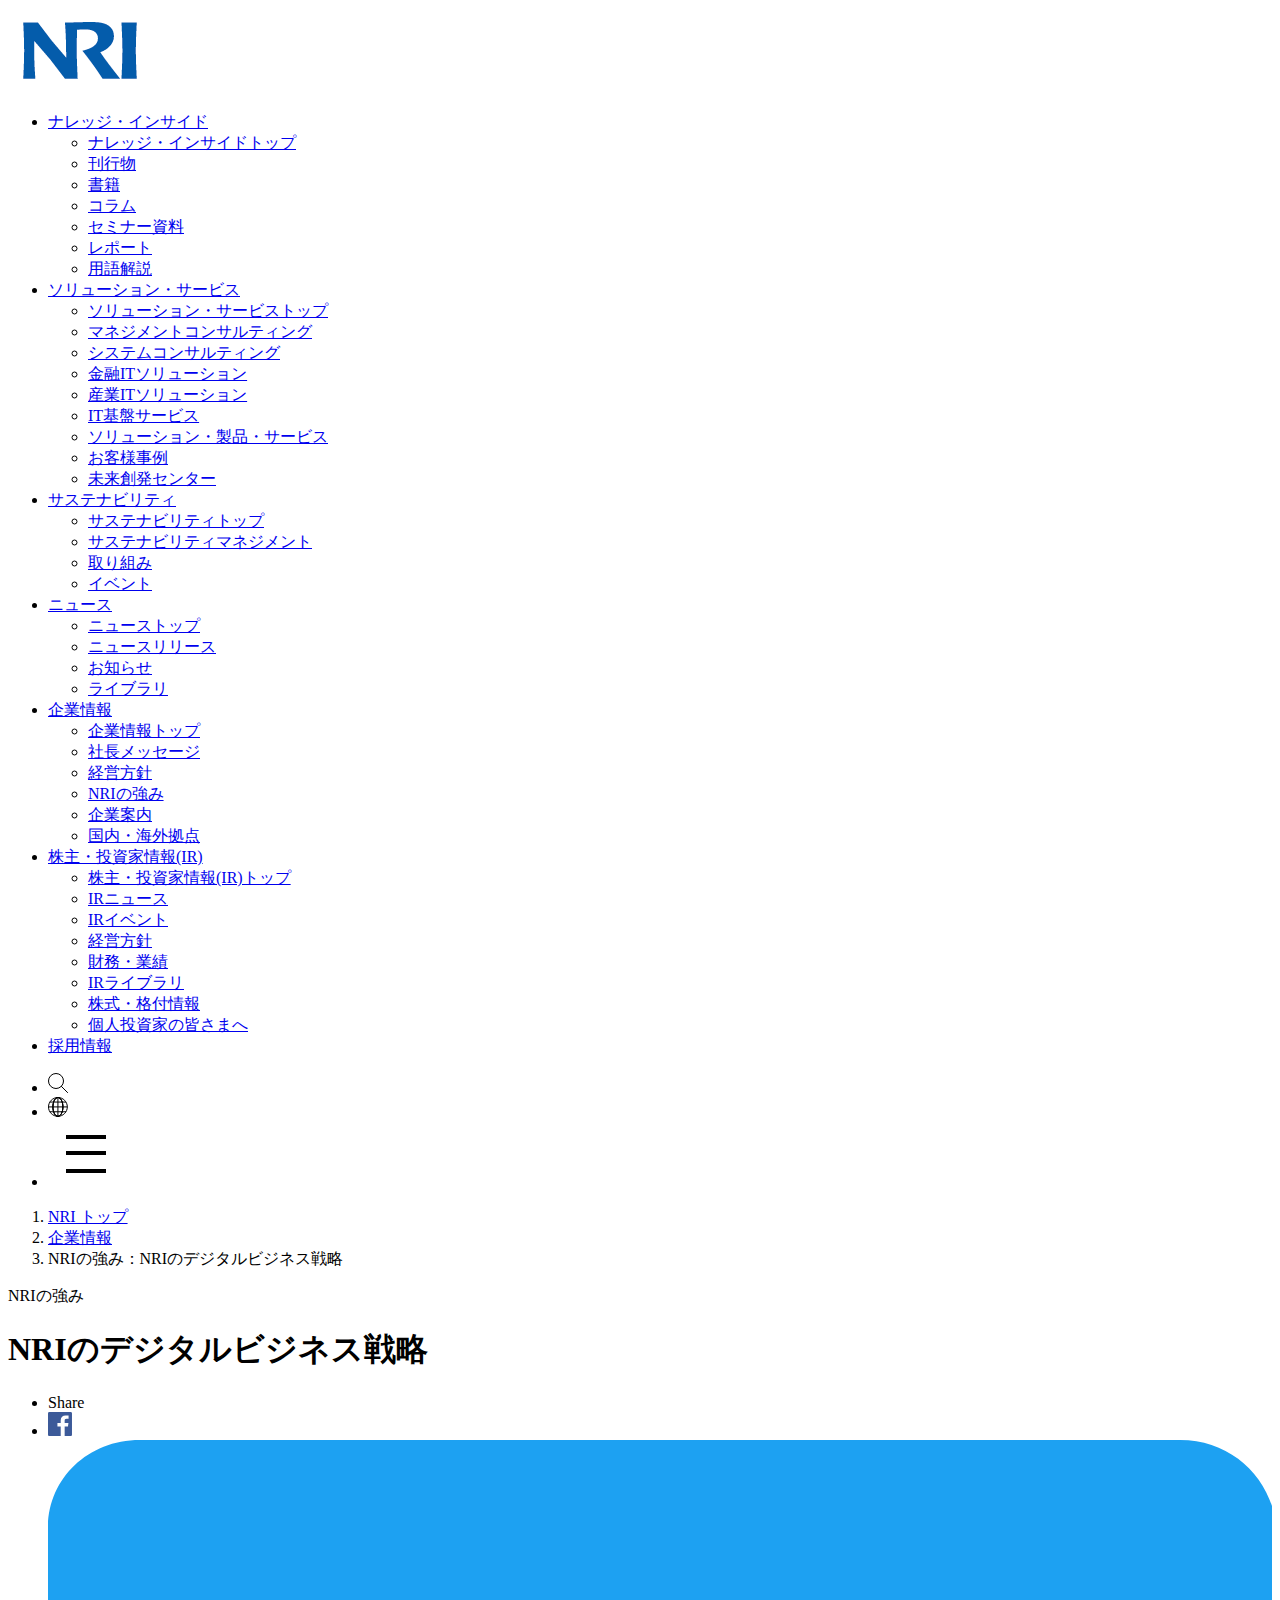
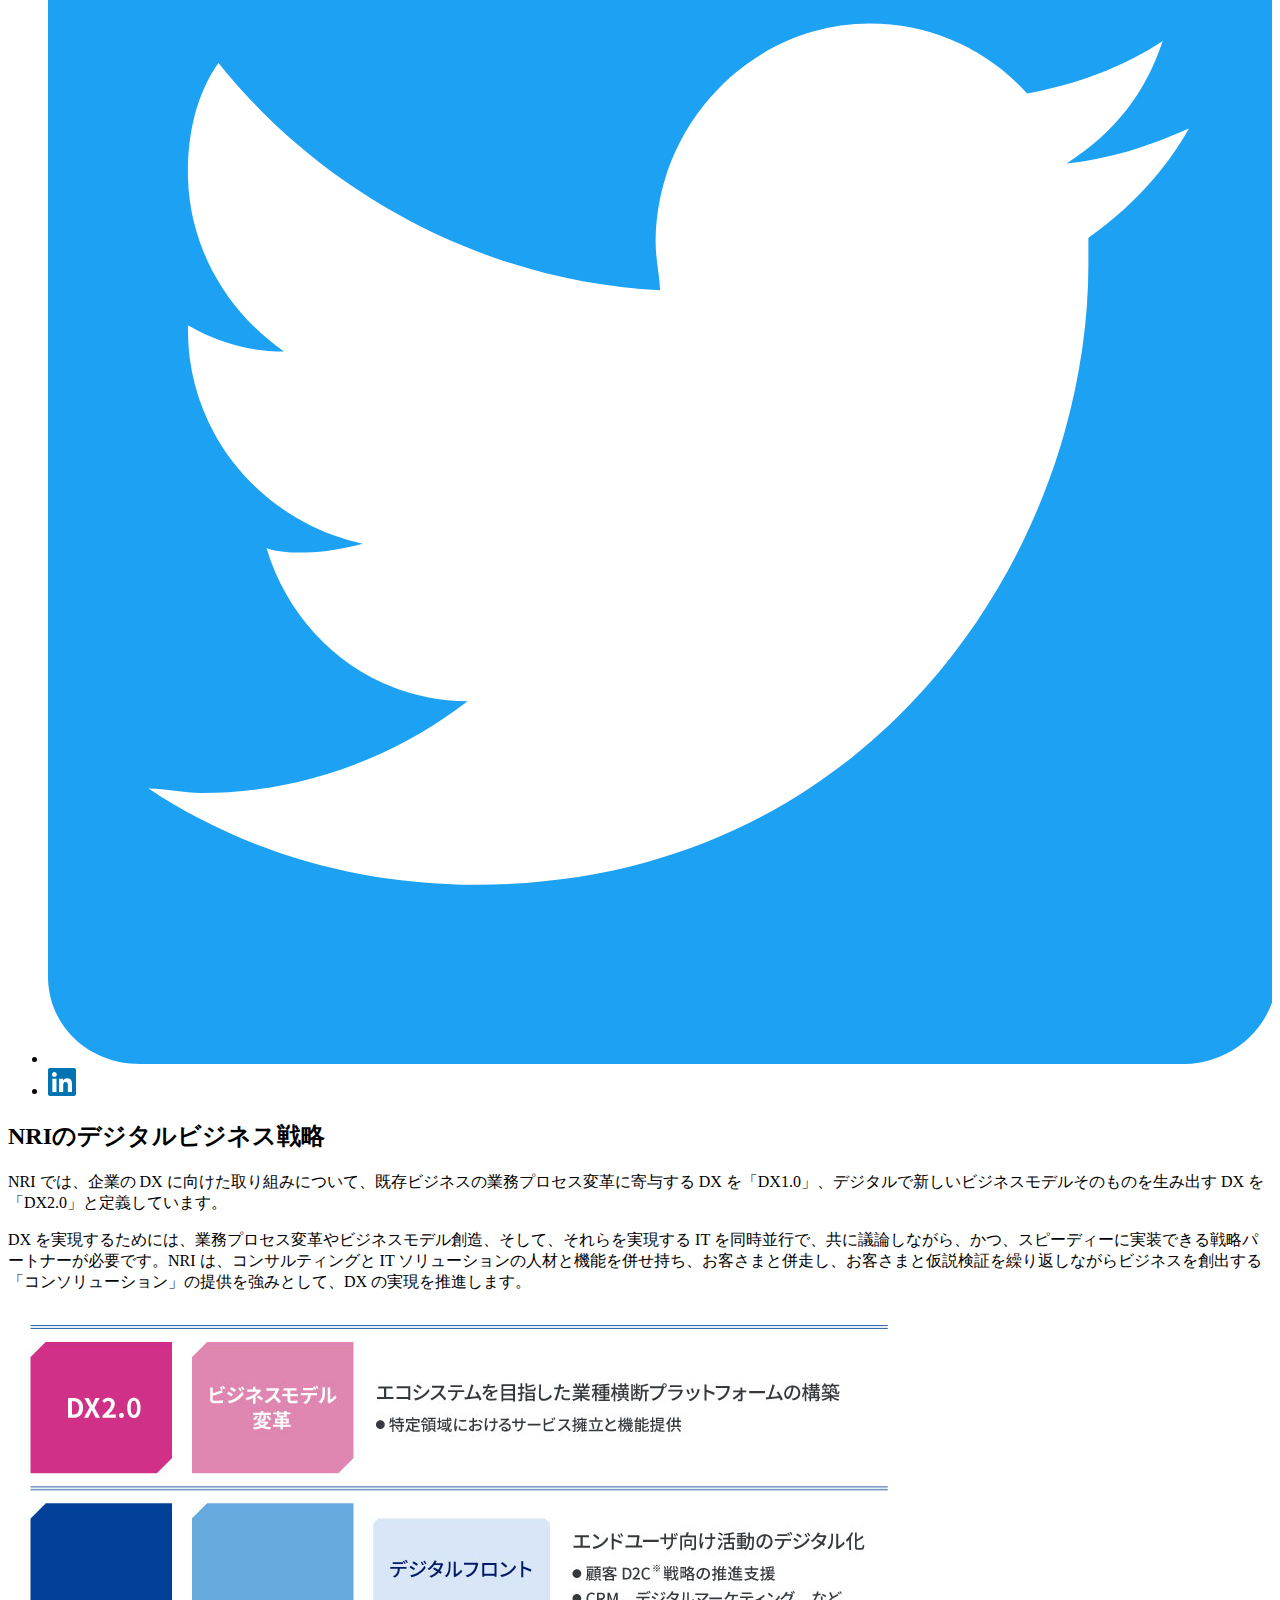
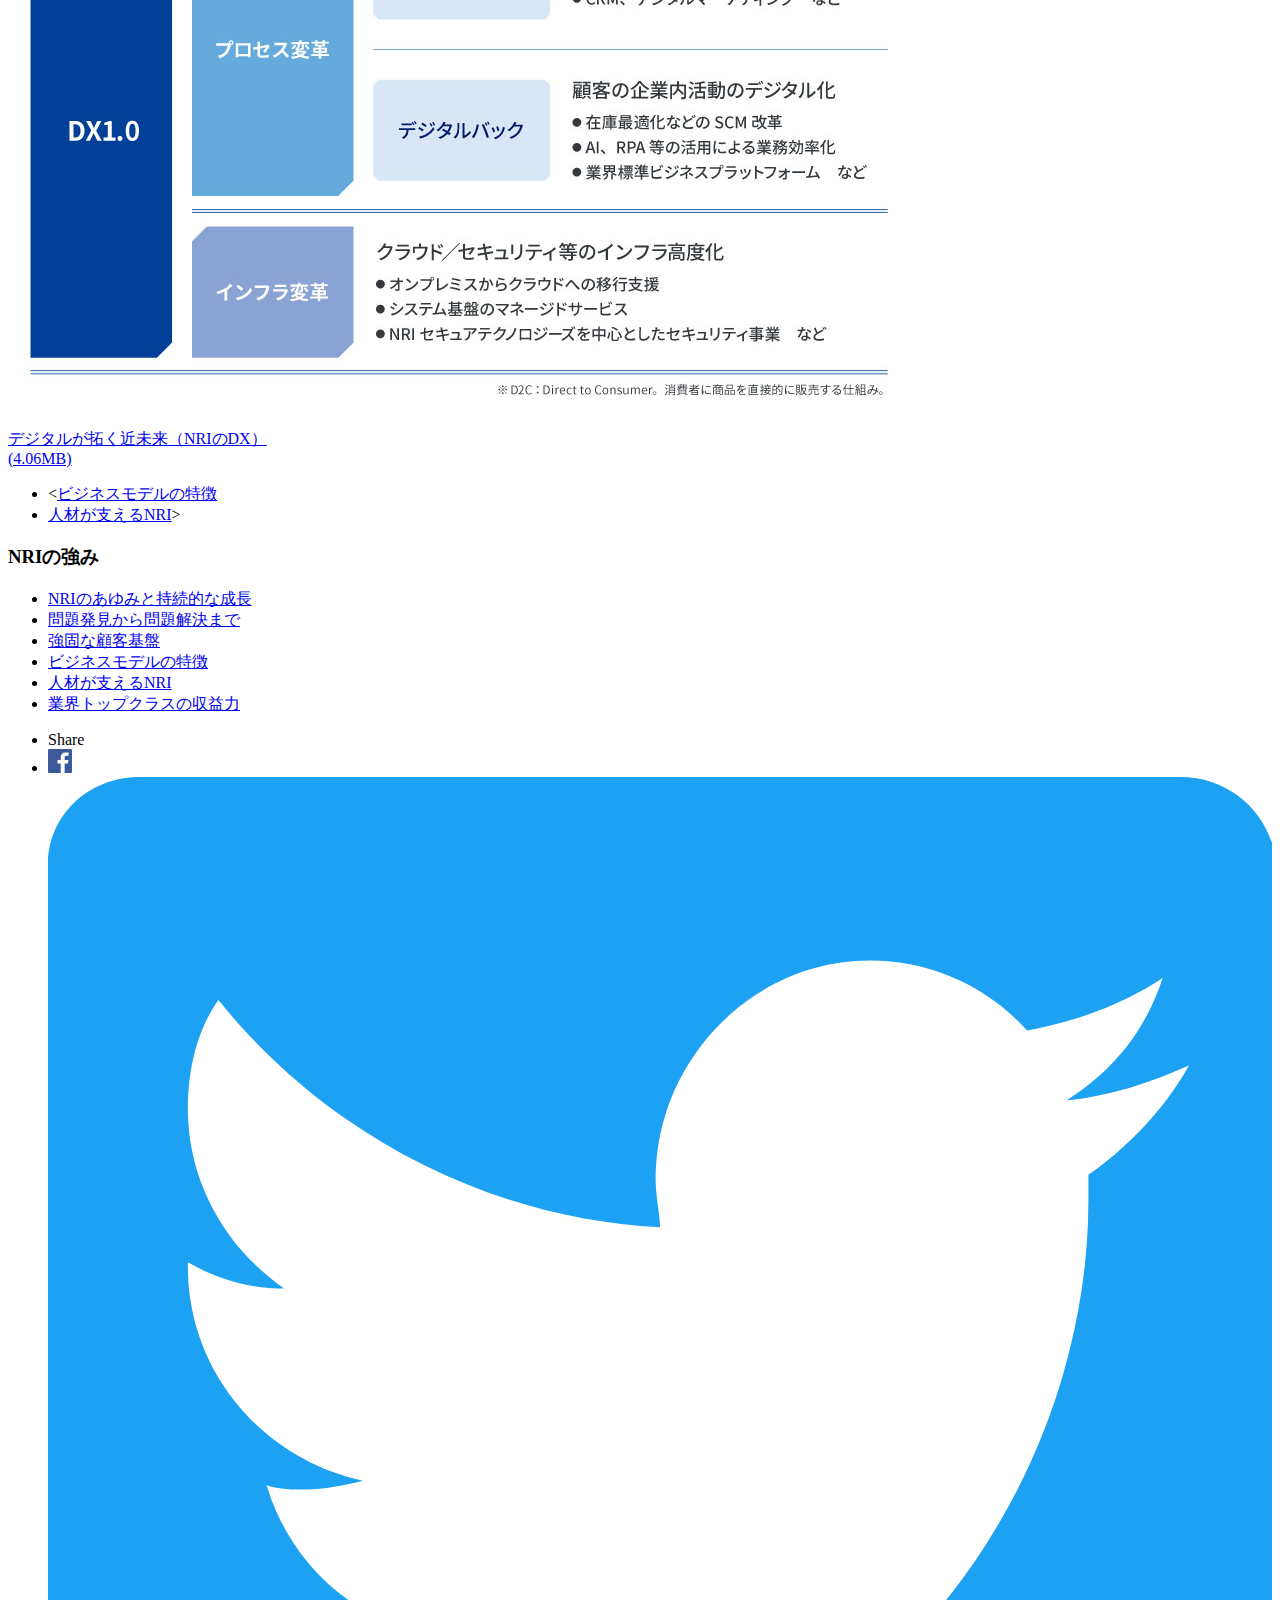
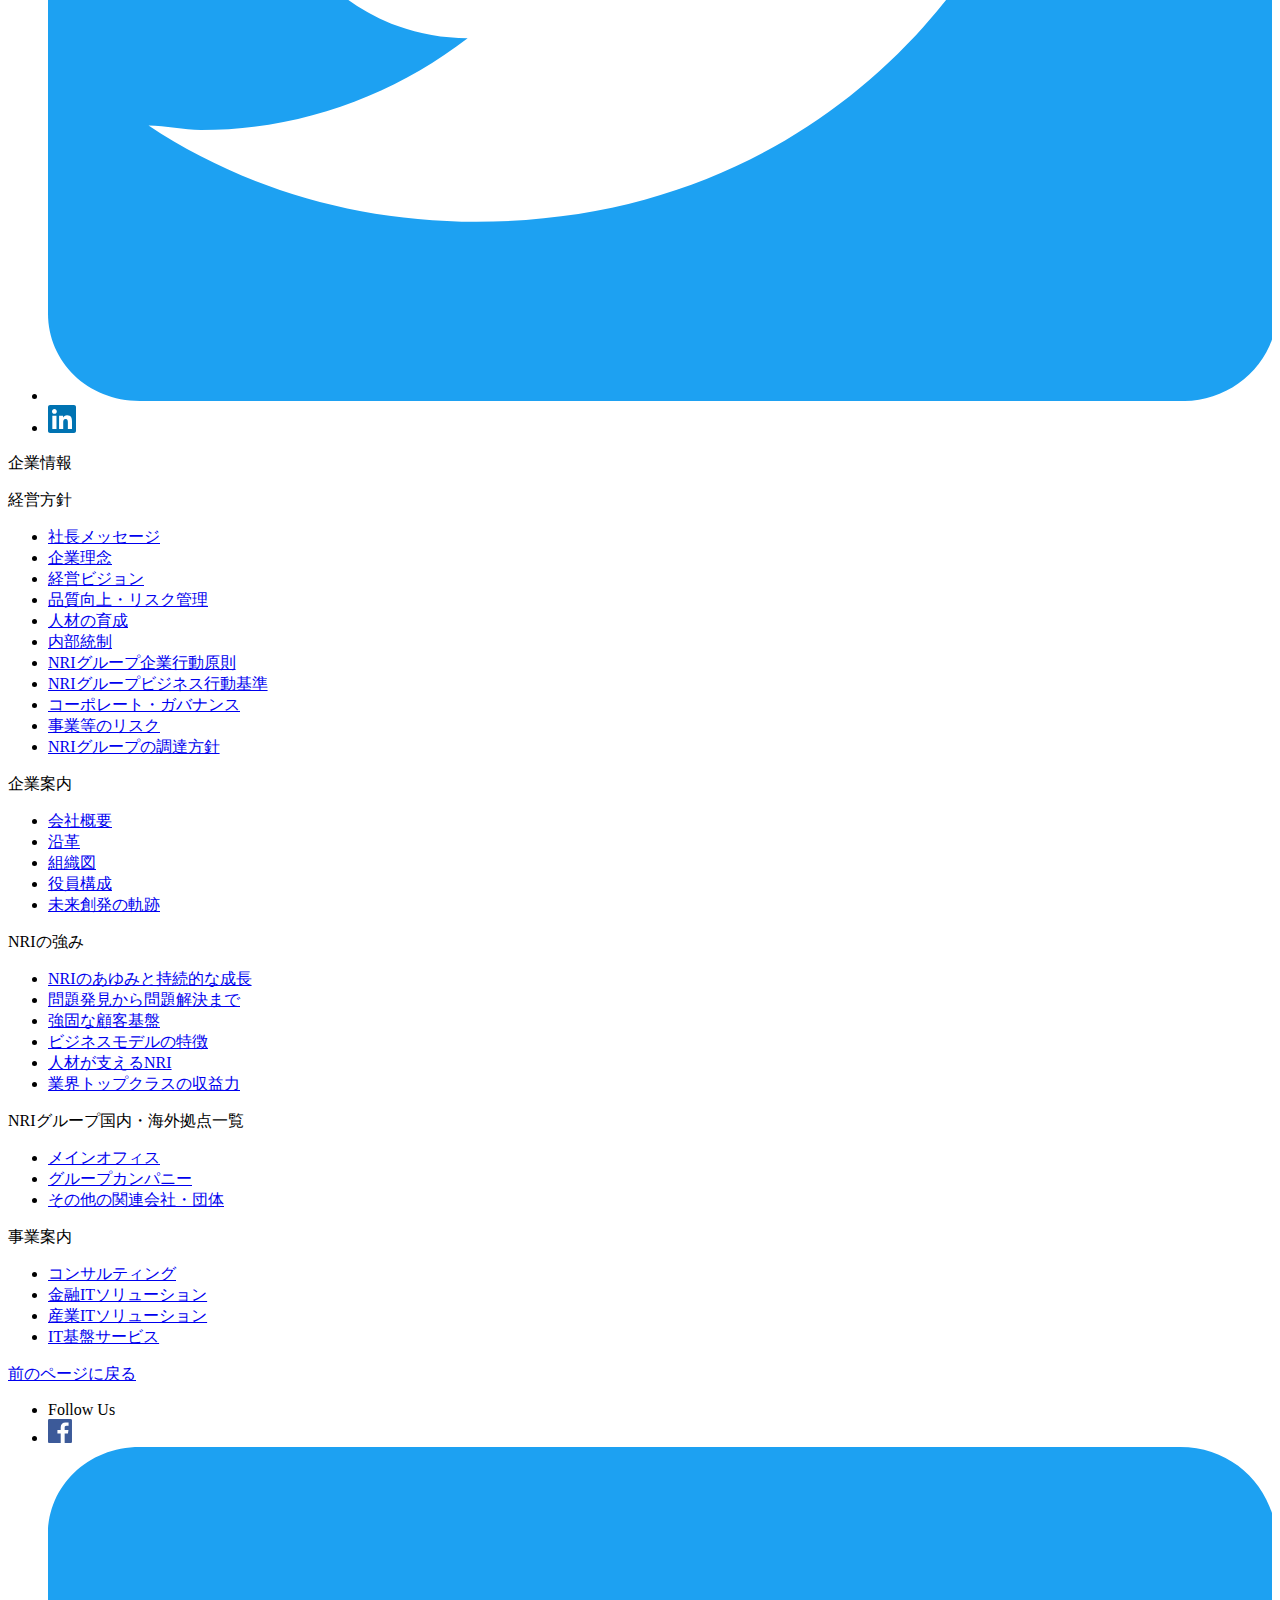
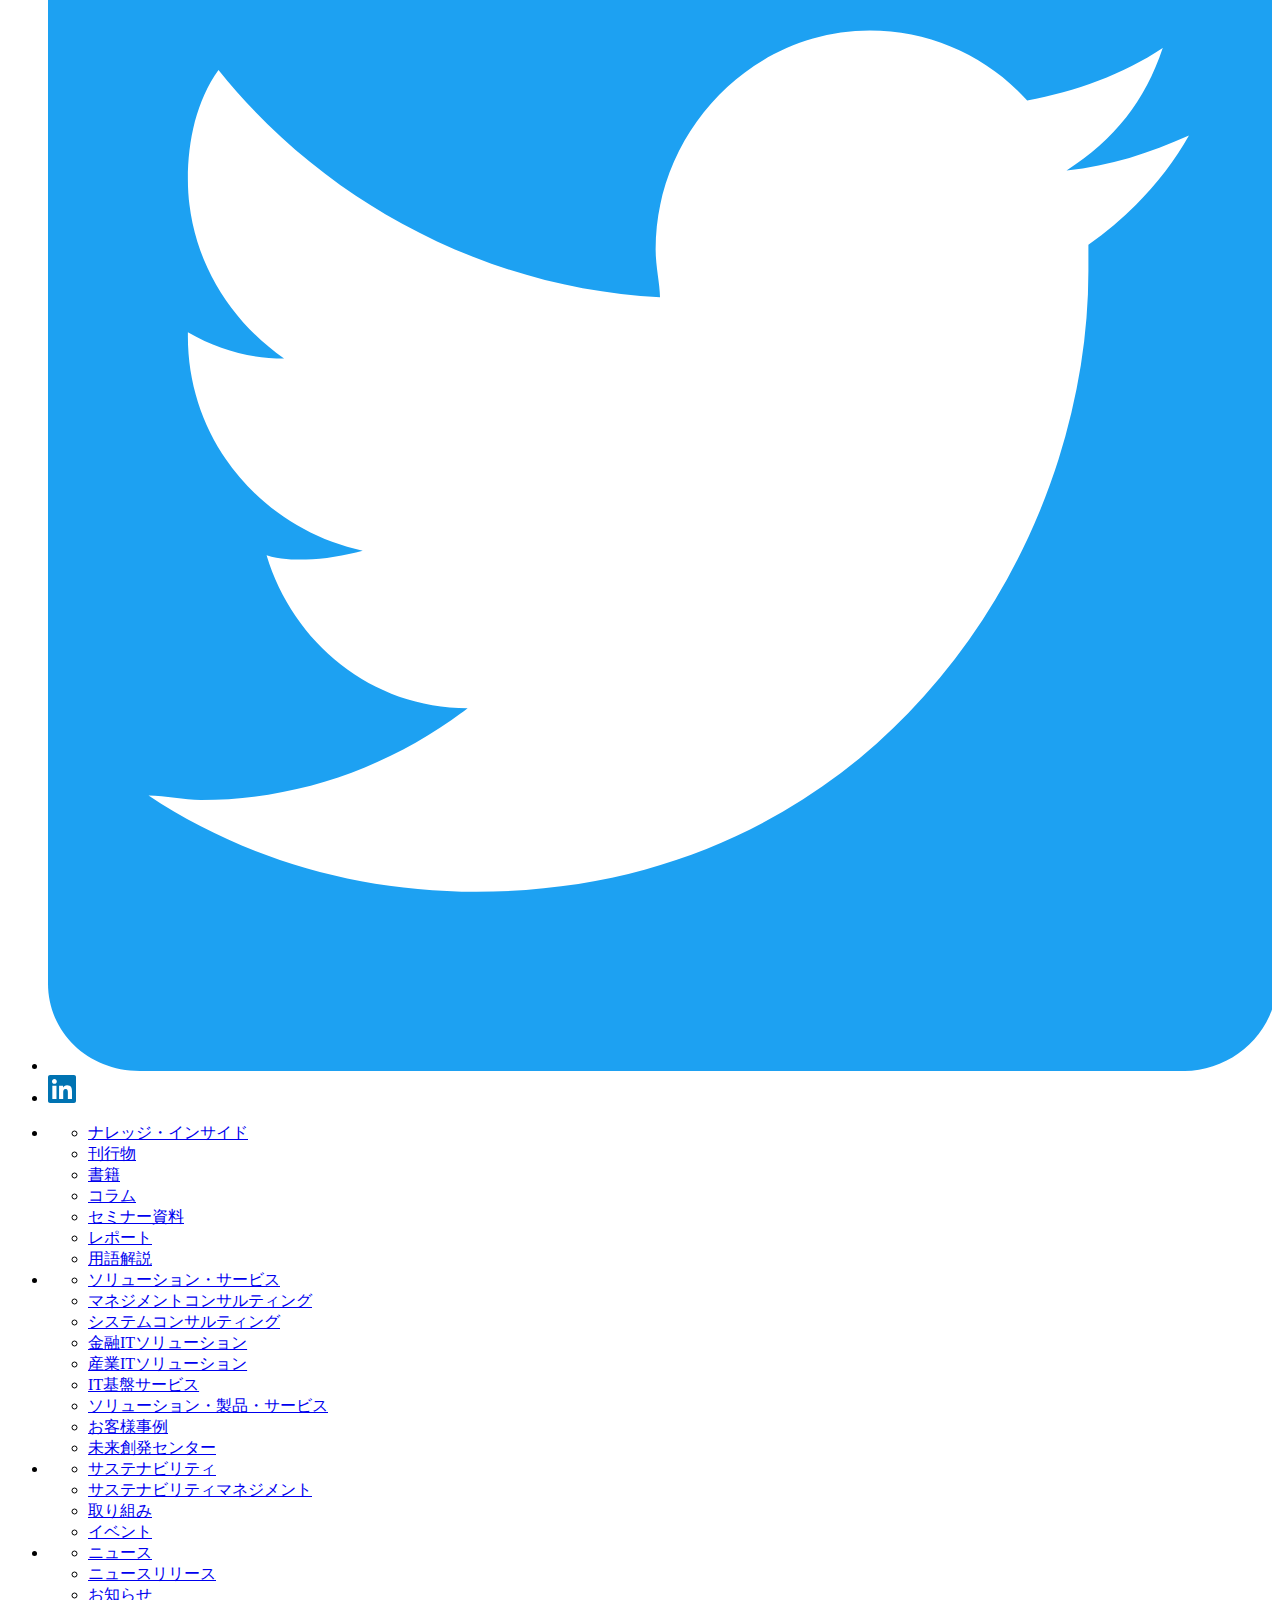
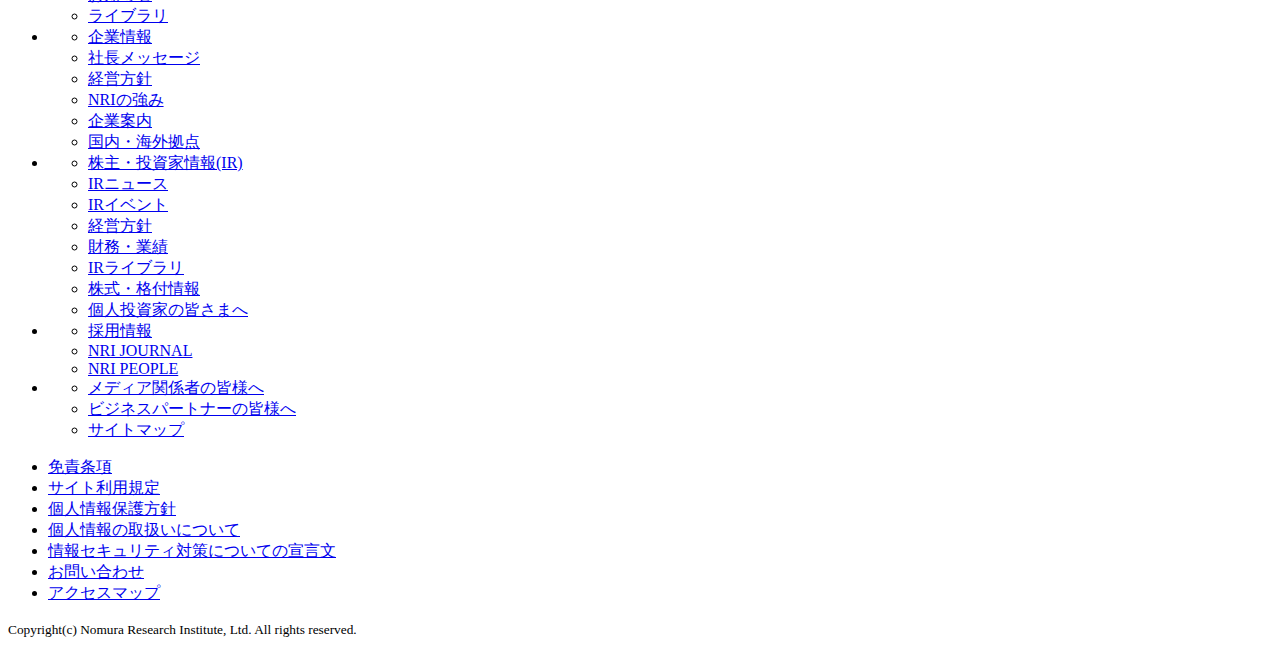
==== index.html @ a4b40120 "Merge pull request #1 from shimmer52/feature/nri-html" ====
<!DOCTYPE html>
<html lang="ja">
<head>
    <meta charset="UTF-8">
    <meta name="viewport" content="width=device-width, initial-scale=1.0">
    <meta name="description" content="NRIのデジタルビジネス戦略. NRI では、企業の DX に向けた取り組みについて、既存ビジネスの業務プロセス変革に寄与する DX を「DX1.0」、デジタルで新しいビジネスモデルそのものを生み出す DX を「DX2.0」と定義しています。">
    <!-- <link rel="stylesheet" href="css/style.css"> -->
    <!-- <link rel="stylesheet" href="css/normalize.css"> -->
    <title>NRIの強み：ビジネスモデルの特徴｜企業情報｜｜企業情報｜野村総合研究所(NRI)</title>
    <link rel="shortcut icon" href="favicon.ico">
    <link rel="stylesheet" href="https://use.fontawesome.com/releases/v5.6.4/css/all.css">
</head>
<body>
    <!-- ============== header ============== -->
    <header>
        <div class="header-inner">
            <div class="header-logo">
                <a href="#"><img src="images/nri-logo.png" alt="NRIロゴ"></a>
            </div>
            <div class="header-nav">
                <ul class="navigation">
                    <li>
                        <a href="#">ナレッジ・インサイド</a>
                        <ul class="sub-nav">
                            <li><a href="#">ナレッジ・インサイドトップ</a></li>
                            <li><a href="#">刊行物</a></li>
                            <li><a href="#">書籍</a></li>
                            <li><a href="#">コラム</a></li>
                            <li><a href="#">セミナー資料</a></li>
                            <li><a href="#">レポート</a></li>
                            <li><a href="#">用語解説</a></li>
                        </ul>
                    </li>
                    <li>
                        <a href="#">ソリューション・サービス</a>
                        <ul class="sub-nav">
                            <li><a href="#">ソリューション・サービストップ</a></li>
                            <li><a href="#">マネジメントコンサルティング</a></li>
                            <li><a href="#">システムコンサルティング</a></li>
                            <li><a href="#">金融ITソリューション</a></li>
                            <li><a href="#">産業ITソリューション</a></li>
                            <li><a href="#">IT基盤サービス</a></li>
                            <li><a href="#">ソリューション・製品・サービス</a></li>
                            <li><a href="#">お客様事例</a></li>
                            <li><a href="#">未来創発センター</a></li>
                        </ul>
                    </li>
                    <li>
                        <a href="#">サステナビリティ</a>
                        <ul class="sub-nav">
                            <li><a href="#">サステナビリティトップ</a></li>
                            <li><a href="#">サステナビリティマネジメント</a></li>
                            <li><a href="#">取り組み</a></li>
                            <li><a href="#">イベント</a></li>
                        </ul>
                    </li>
                    <li>
                        <a href="#">ニュース</a>
                        <ul class="sub-nav">
                            <li><a href="#">ニューストップ</a></li>
                            <li><a href="#">ニュースリリース</a></li>
                            <li><a href="#">お知らせ</a></li>
                            <li><a href="#">ライブラリ</a></li>
                        </ul>
                    </li>
                    <li>
                        <a href="#">企業情報</a>
                        <ul class="sub-nav">
                            <li><a href="#">企業情報トップ</a></li>
                            <li><a href="#">社長メッセージ</a></li>
                            <li><a href="#">経営方針</a></li>
                            <li><a href="#">NRIの強み</a></li>
                            <li><a href="#">企業案内</a></li>
                            <li><a href="#">国内・海外拠点</a></li>
                        </ul>
                    </li>
                    <li>
                        <a href="#">株主・投資家情報(IR)</a>
                        <ul class="sub-nav">
                            <li><a href="#">株主・投資家情報(IR)トップ</a></li>
                            <li><a href="#">IRニュース</a></li>
                            <li><a href="#">IRイベント</a></li>
                            <li><a href="#">経営方針</a></li>
                            <li><a href="#">財務・業績</a></li>
                            <li><a href="#">IRライブラリ</a></li>
                            <li><a href="#">株式・格付情報</a></li>
                            <li><a href="#">個人投資家の皆さまへ</a></li>
                        </ul>
                    </li>
                    <li>
                        <a href="#">採用情報</a>
                    </li>
                </ul>
            </div>
            <div class="header-menu">
                <ul>
                    <li><img src="images/sarch-icon.svg" alt="サイト内検索"></li>
                    <li><img src="images/global-icon.svg" alt="言語切替"></li>
                    <li><img src="images/hamburger-icon.png" alt="メニュー"></li>
                </ul>
            </div>
        </div>
        <div class="breadcrumb">
            <ol>
                <li><a href="#">NRI トップ</a></li>
                <li><a href="#">企業情報</a></li>
                <li>NRIの強み：NRIのデジタルビジネス戦略</li>
            </ol>
        </div>
        <div id="page_top"><a href="#"></a></div>
    </header>
    <!-- ============== /header ============== -->

    <!-- ============== main ============== -->
    <main>
        <div class="container">
            <div class="main-visual">
                <p>NRIの強み</p>
                <h1>NRIのデジタルビジネス戦略</h1>
            </div>
            <div class="share-area">
                <ul>
                    <li>Share</li>
                    <li><img src="images/facebook-icon.svg" alt="facebook"></li>
                    <li><img src="images/twitter-icon.svg" alt="twitter"></li>
                    <li><img src="images/linkedin-icon.svg" alt="linkdin"></li>
                </ul>
            </div>
            <div class="main">
                <h2>NRIのデジタルビジネス戦略</h2>
                <p>NRI では、企業の DX に向けた取り組みについて、既存ビジネスの業務プロセス変革に寄与する DX を「DX1.0」、デジタルで新しいビジネスモデルそのものを生み出す DX を「DX2.0」と定義しています。</p>
                <p>DX を実現するためには、業務プロセス変革やビジネスモデル創造、そして、それらを実現する IT を同時並行で、共に議論しながら、かつ、スピーディーに実装できる戦略パートナーが必要です。NRI は、コンサルティングと IT ソリューションの人材と機能を併せ持ち、お客さまと併走し、お客さまと仮説検証を繰り返しながらビジネスを創出する「コンソリューション」の提供を強みとして、DX の実現を推進します。</p>
                <p><img src="images/story06_img_01.jpg" alt="NRIのDX"></p>
                <a href="#">
                    デジタルが拓く近未来（NRIのDX）<br>
                    (4.06MB)
                </a>
                <ul class="next-page">
                    <li>&#060;<a href="#">ビジネスモデルの特徴</a></li>
                    <li><a href="#">人材が支えるNRI</a>&#062;</li>
                </ul>
                <div class="strengths">
                    <h3>NRIの強み</h3>
                    <ul>
                        <li><a href="#">NRIのあゆみと持続的な成長</a></li>
                        <li><a href="#">問題発見から問題解決まで</a></li>
                        <li><a href="#">強固な顧客基盤</a></li>
                        <li><a href="#">ビジネスモデルの特徴</a></li>
                        <li><a href="#">人材が支えるNRI</a></li>
                        <li><a href="#">業界トップクラスの収益力</a></li>
                    </ul>
                </div>
            </div><!-- /.main -->
            <div class="share-area">
                <ul>
                    <li>Share</li>
                    <li><img src="images/facebook-icon.svg" alt="facebook"></li>
                    <li><img src="images/twitter-icon.svg" alt="twitter"></li>
                    <li><img src="images/linkedin-icon.svg" alt="linkdin"></li>
                </ul>
            </div>
            <div class="corporate-info">
                <p>企業情報</p>
                <div class="info-links">
                    <p>経営方針</p>
                    <ul>
                        <li><a href="#">社長メッセージ</a></li>
                        <li><a href="#">企業理念</a></li>
                        <li><a href="#">経営ビジョン</a></li>
                        <li><a href="#">品質向上・リスク管理</a></li>
                        <li><a href="#">人材の育成</a></li>
                        <li><a href="#">内部統制</a></li>
                        <li><a href="#">NRIグループ企業行動原則</a></li>
                        <li><a href="#">NRIグループビジネス行動基準</a></li>
                        <li><a href="#">コーポレート・ガバナンス</a></li>
                        <li><a href="#">事業等のリスク</a></li>
                        <li><a href="#">NRIグループの調達方針</a></li>
                    </ul>
                </div>
                <div class="info-links">
                    <p>企業案内</p>
                    <ul>
                        <li><a href="#">会社概要</a></li>
                        <li><a href="#">沿革</a></li>
                        <li><a href="#">組織図</a></li>
                        <li><a href="#">役員構成</a></li>
                        <li><a href="#">未来創発の軌跡</a></li>
                    </ul>
                </div>
                <div class="info-links">
                    <p>NRIの強み</p>
                    <ul>
                        <li><a href="#">NRIのあゆみと持続的な成長</a></li>
                        <li><a href="#">問題発見から問題解決まで</a></li>
                        <li><a href="#">強固な顧客基盤</a></li>
                        <li><a href="#">ビジネスモデルの特徴</a></li>
                        <li><a href="#">人材が支えるNRI</a></li>
                        <li><a href="#">業界トップクラスの収益力</a></li>
                    </ul>
                </div>
                <div class="info-links">
                    <p>NRIグループ国内・海外拠点一覧</p>
                    <ul>
                        <li><a href="#">メインオフィス</a></li>
                        <li><a href="#">グループカンパニー</a></li>
                        <li><a href="#">その他の関連会社・団体</a></li>
                    </ul>
                </div>
                <div class="info-links">
                    <p>事業案内</p>
                    <ul>
                        <li><a href="#">コンサルティング</a></li>
                        <li><a href="#">金融ITソリューション</a></li>
                        <li><a href="#">産業ITソリューション</a></li>
                        <li><a href="#">IT基盤サービス</a></li>
                    </ul>
                </div>
                <a href="#" class="previous-page">前のページに戻る</a>
            </div><!-- /.corporate-info -->
        </div><!-- /.container -->
        <nav>
            <div class="nav-share">
                <ul>
                    <li>Follow Us</li>
                    <li><img src="images/facebook-icon.svg" alt="facebook"></li>
                    <li><img src="images/twitter-icon.svg" alt="twitter"></li>
                    <li><img src="images/linkedin-icon.svg" alt="linkdin"></li>
                </ul>
            </div>
            <div class="nav-menu">
                <ul>
                    <li>
                        <ul>
                            <li><a href="#">ナレッジ・インサイド</a></li>
                            <li><a href="#">刊行物</a></li>
                            <li><a href="#">書籍</a></li>
                            <li><a href="#">コラム</a></li>
                            <li><a href="#">セミナー資料</a></li>
                            <li><a href="#">レポート</a></li>
                            <li><a href="#">用語解説</a></li>
                        </ul>
                    </li>
                    <li>
                        <ul>
                            <li><a href="#">ソリューション・サービス</a></li>
                            <li><a href="#">マネジメントコンサルティング</a></li>
                            <li><a href="#">システムコンサルティング</a></li>
                            <li><a href="#">金融ITソリューション</a></li>
                            <li><a href="#">産業ITソリューション</a></li>
                            <li><a href="#">IT基盤サービス</a></li>
                            <li><a href="#">ソリューション・製品・サービス</a></li>
                            <li><a href="#">お客様事例</a></li>
                            <li><a href="#">未来創発センター</a></li>
                        </ul>
                    </li>
                    <li>
                        <ul>
                            <li><a href="#">サステナビリティ</a></li>
                            <li><a href="#">サステナビリティマネジメント</a></li>
                            <li><a href="#">取り組み</a></li>
                            <li><a href="#">イベント</a></li>
                        </ul>
                    </li>
                    <li>
                        <ul>
                            <li><a href="#">ニュース</a></li>
                            <li><a href="#">ニュースリリース</a></li>
                            <li><a href="#">お知らせ</a></li>
                            <li><a href="#">ライブラリ</a></li>
                        </ul>
                    </li>
                    <li>
                        <ul>
                            <li><a href="#">企業情報</a></li>
                            <li><a href="#">社長メッセージ</a></li>
                            <li><a href="#">経営方針</a></li>
                            <li><a href="#">NRIの強み</a></li>
                            <li><a href="#">企業案内</a></li>
                            <li><a href="#">国内・海外拠点</a></li>
                        </ul>
                    </li>
                    <li>
                        <ul>
                            <li><a href="#">株主・投資家情報(IR)</a></li>
                            <li><a href="#">IRニュース</a></li>
                            <li><a href="#">IRイベント</a></li>
                            <li><a href="#">経営方針</a></li>
                            <li><a href="#">財務・業績</a></li>
                            <li><a href="#">IRライブラリ</a></li>
                            <li><a href="#">株式・格付情報</a></li>
                            <li><a href="#">個人投資家の皆さまへ</a></li>
                        </ul>
                    </li>
                    <li>
                        <ul>
                            <li><a href="#">採用情報</a></li>
                            <li><a href="#">NRI JOURNAL</a></li>
                            <li><a href="#">NRI PEOPLE</a></li>
                        </ul>
                    </li>
                    <li>
                        <ul>
                            <li><a href="#">メディア関係者の皆様へ</a></li>
                            <li><a href="#">ビジネスパートナーの皆様へ</a></li>
                            <li><a href="#">サイトマップ</a></li>
                        </ul>
                    </li>
                </ul>
            </div><!-- /.nav-menu -->
        </nav><!--  /nav  -->
    </main>
    <!-- ============== /main ============== -->

    <!-- ============== footer ============== -->
    <footer>
        <ul>
            <li><a href="#">免責条項</a></li>
            <li><a href="#">サイト利用規定</a></li>
            <li><a href="#">個人情報保護方針</a></li>
            <li><a href="#">個人情報の取扱いについて</a></li>
            <li><a href="#">情報セキュリティ対策についての宣言文</a></li>
            <li><a href="#">お問い合わせ</a></li>
            <li><a href="#">アクセスマップ</a></li>
        </ul>
        <small>Copyright(c) Nomura Research Institute, Ltd. All rights reserved.</small>
    </footer>
    <!-- ============== /footer ============== -->
</body>
</html>
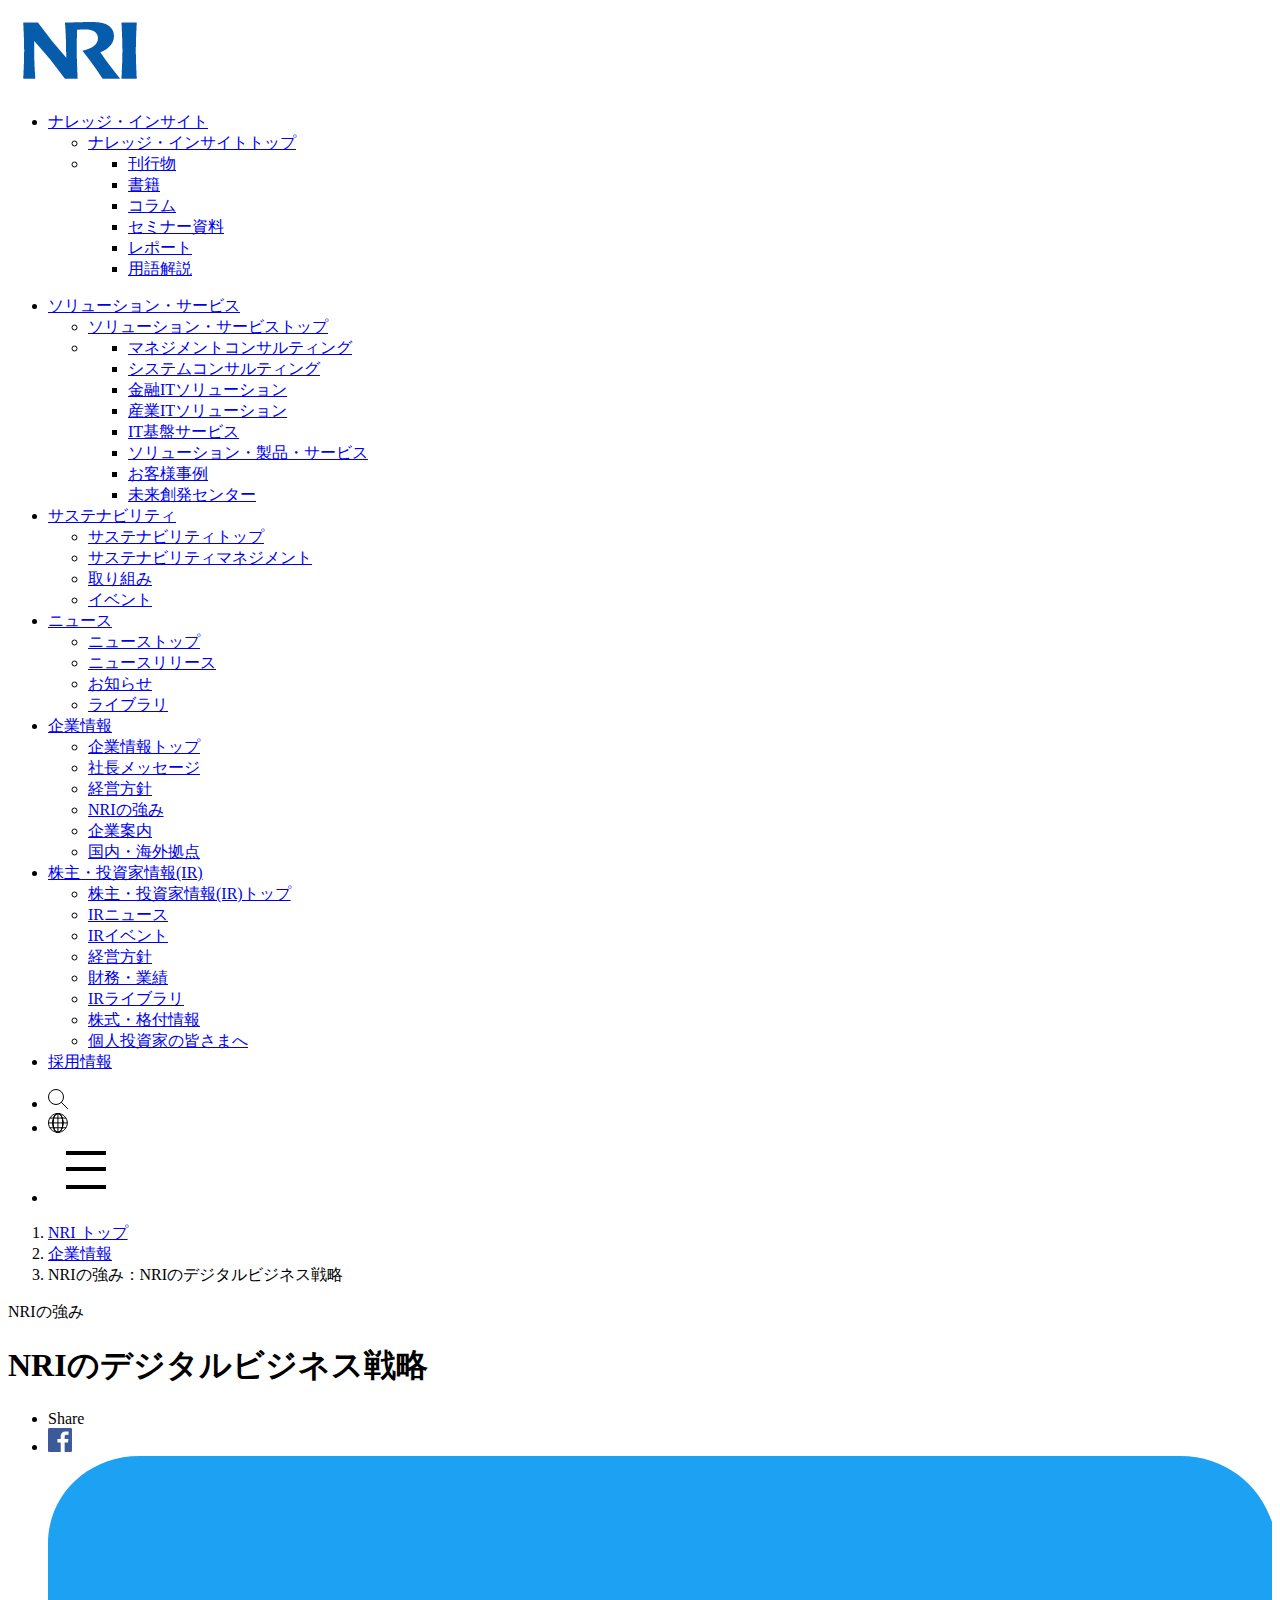
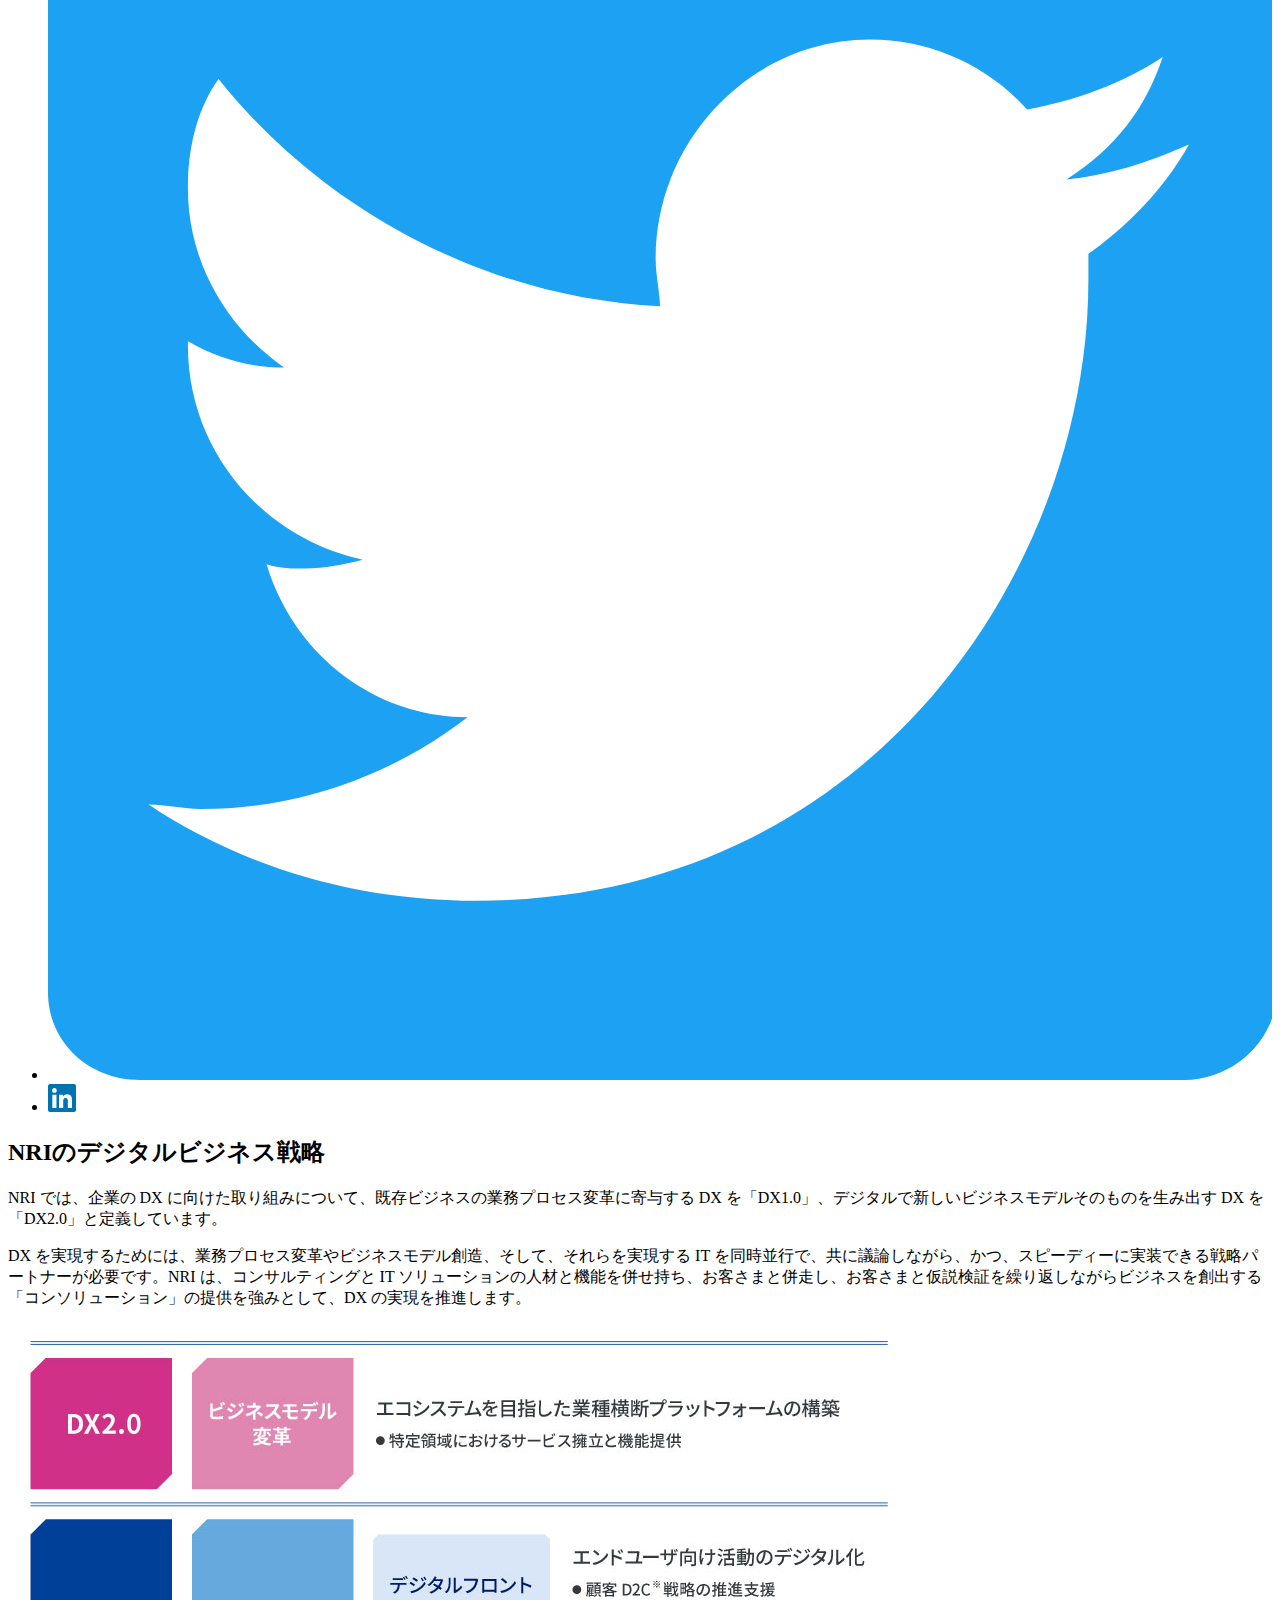
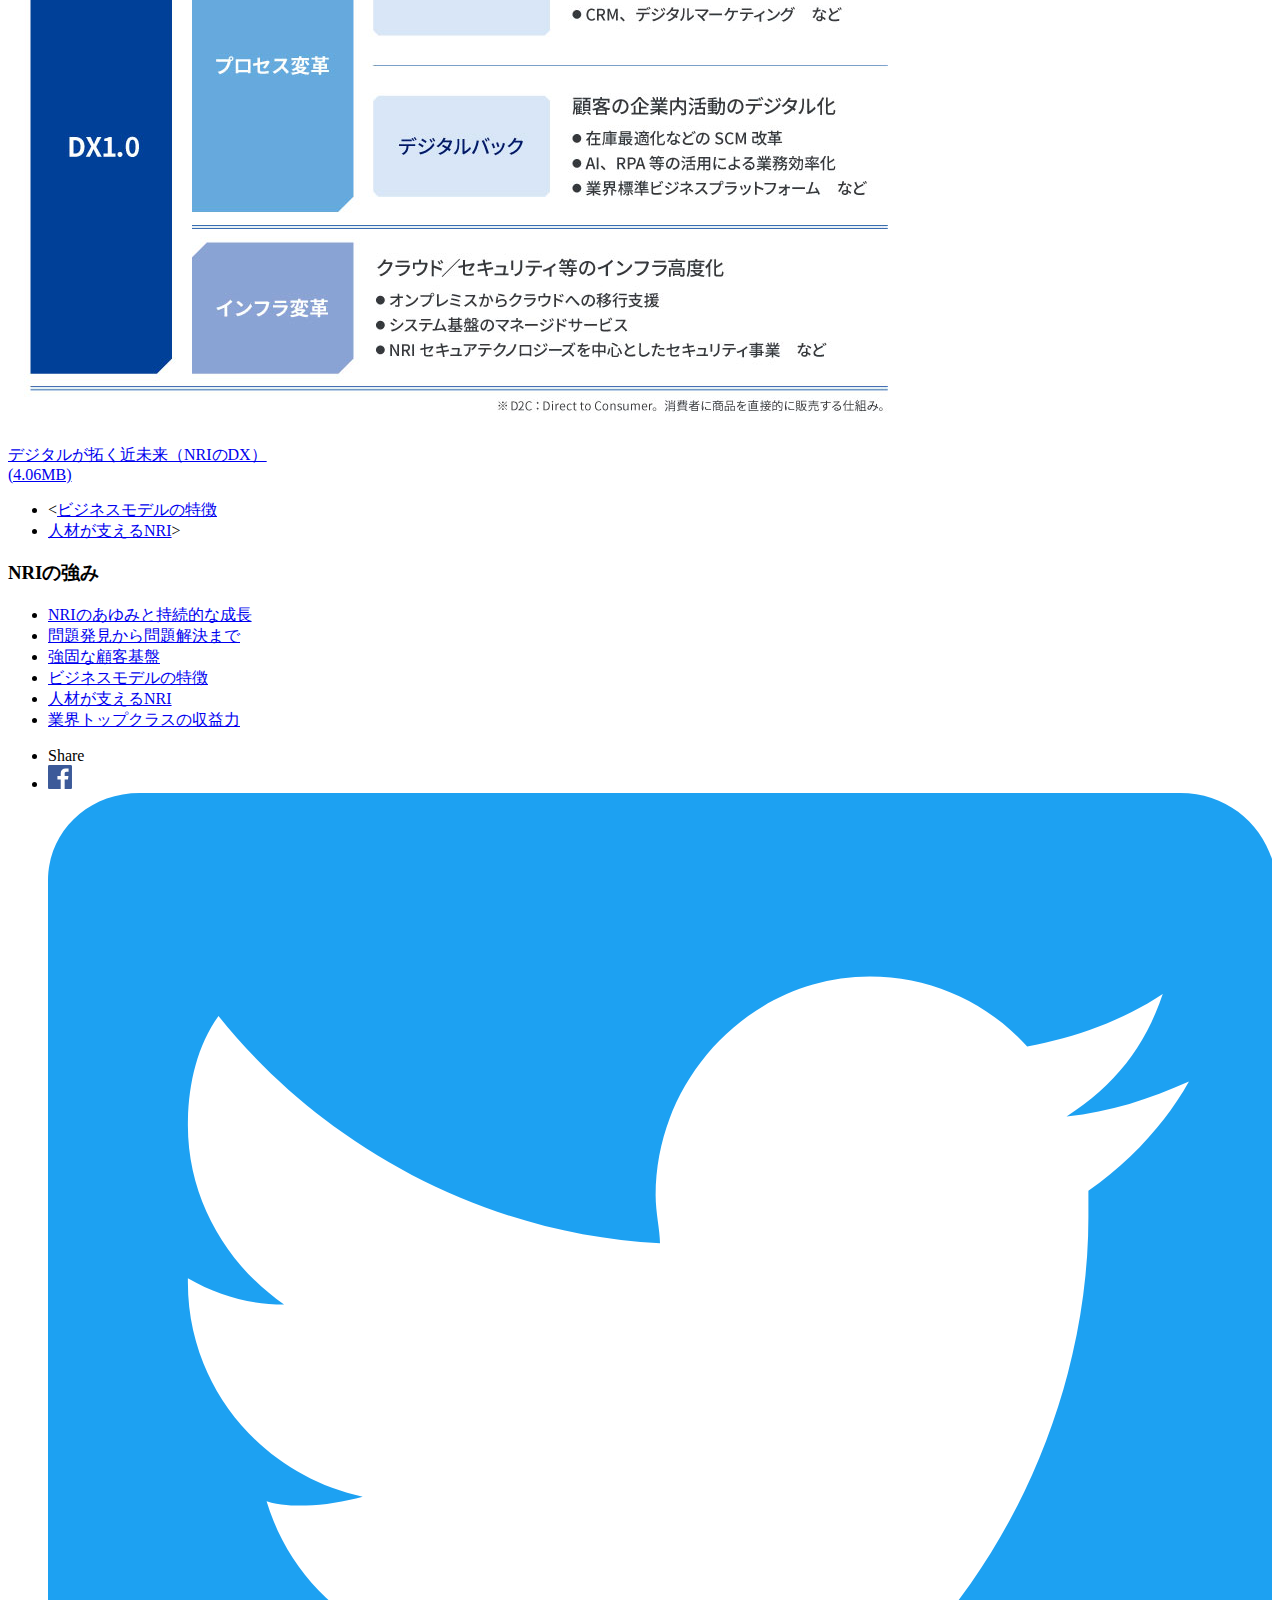
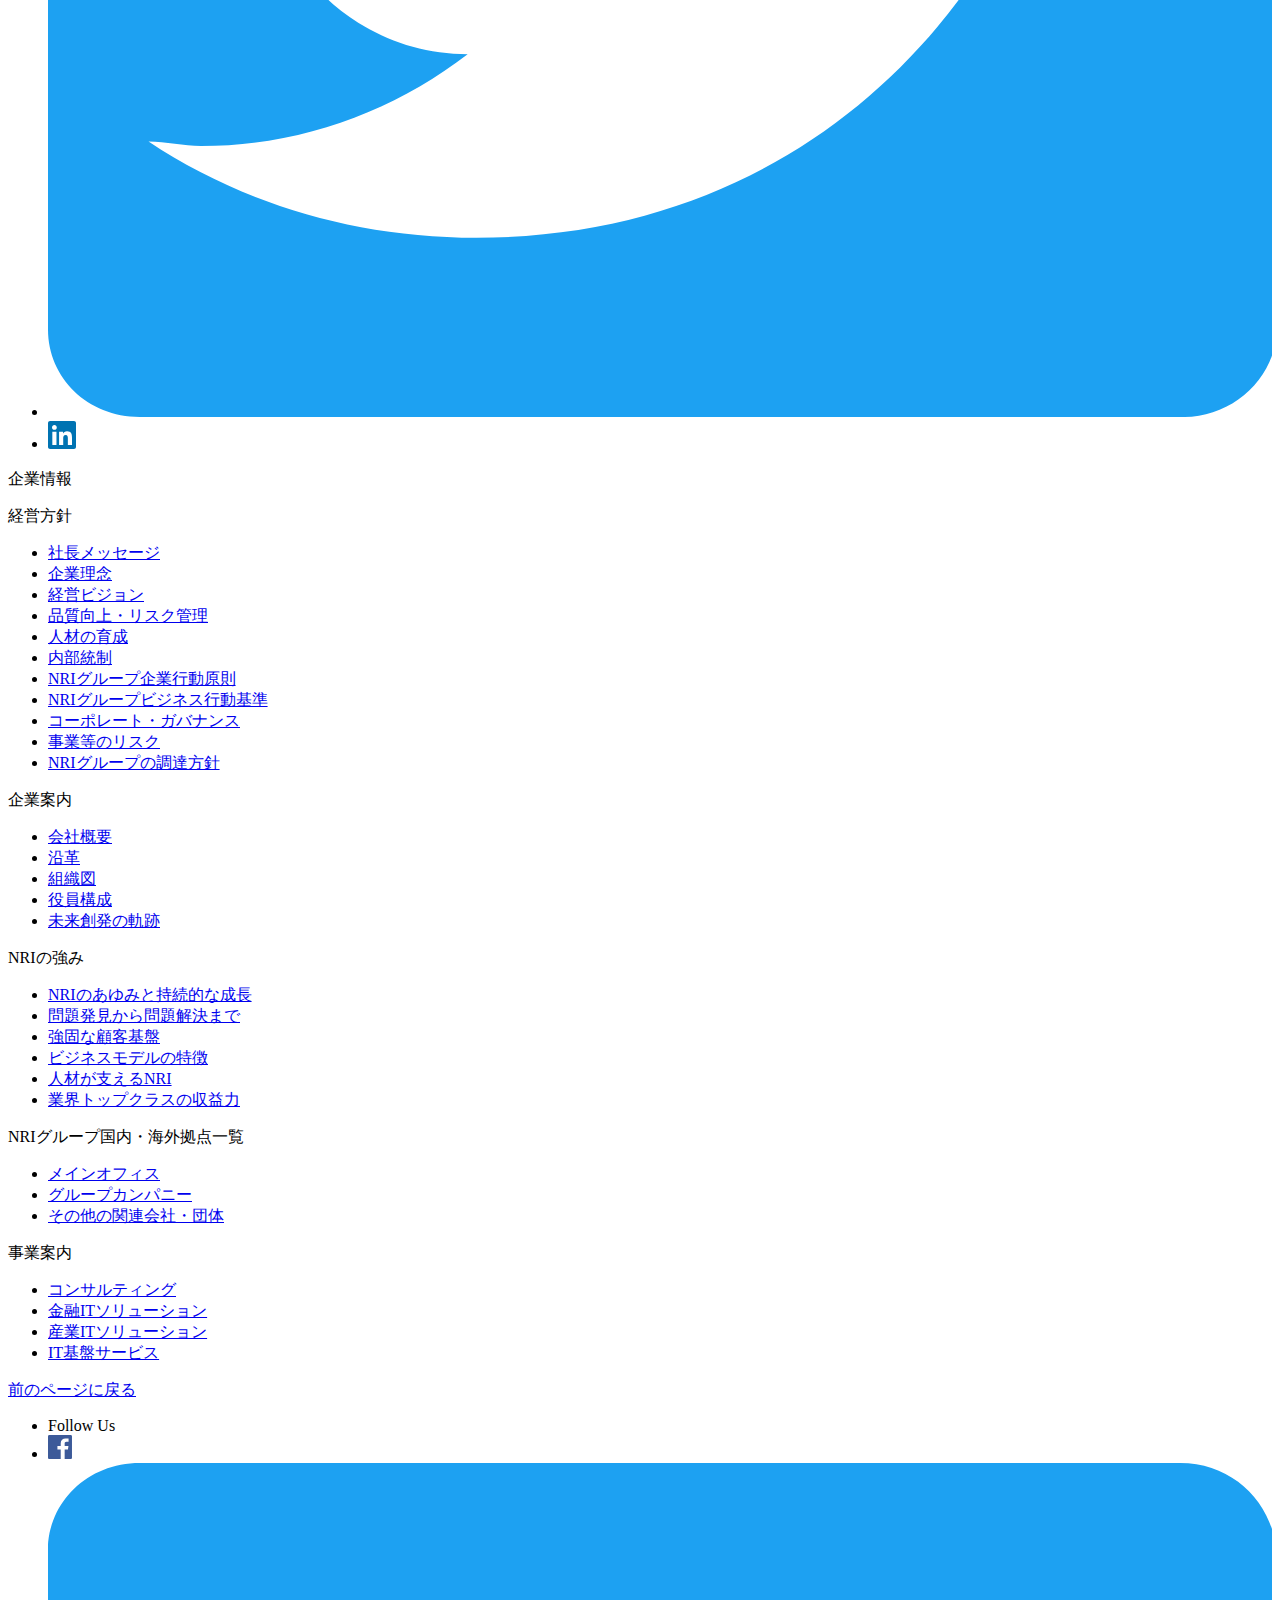
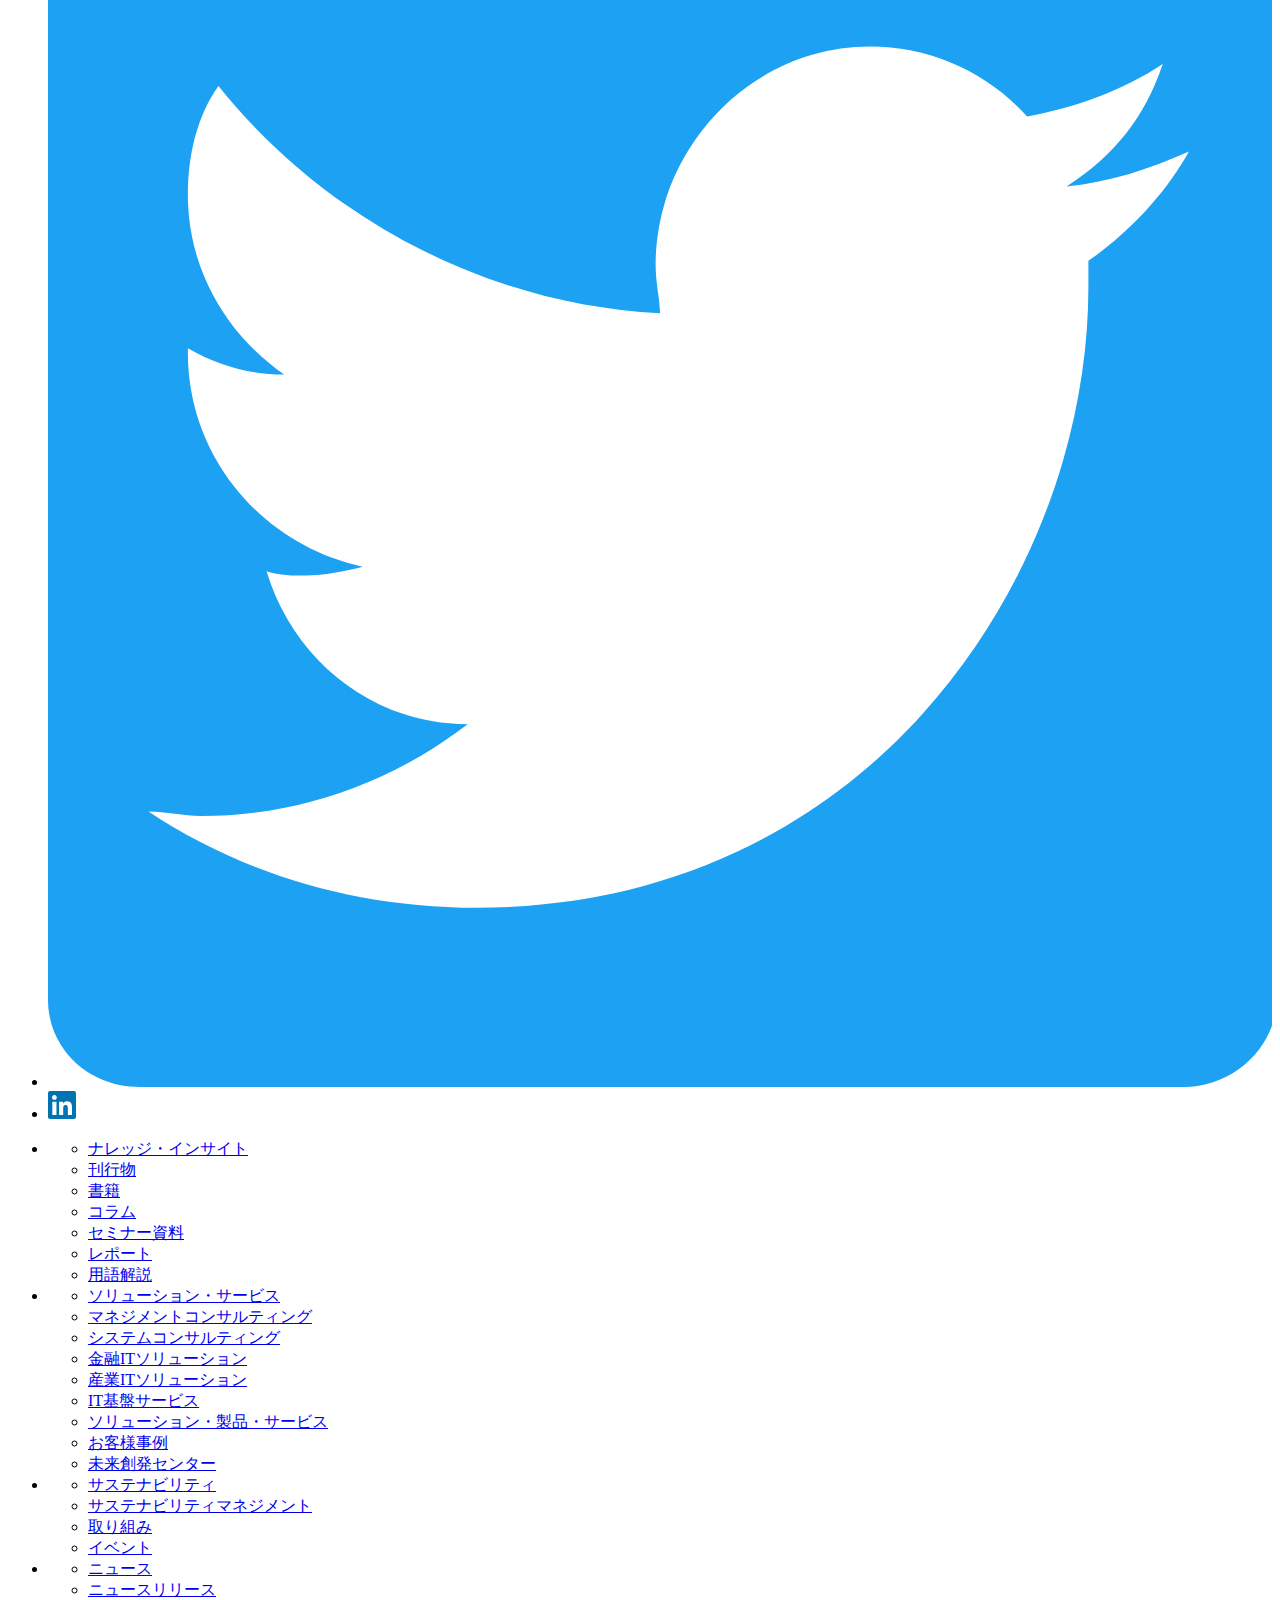
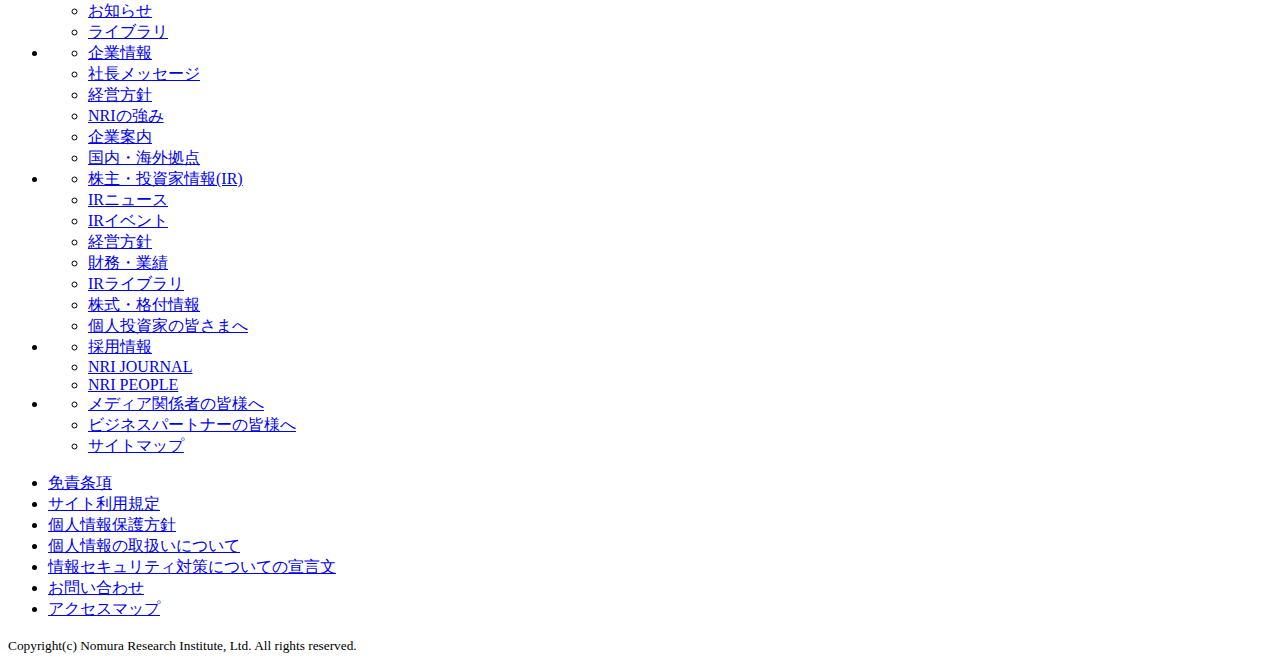
==== commit 3e415c1a: "cssの適応、誤字修正" ====
--- a/index.html
+++ b/index.html
@@ -4,8 +4,8 @@
     <meta charset="UTF-8">
     <meta name="viewport" content="width=device-width, initial-scale=1.0">
     <meta name="description" content="NRIのデジタルビジネス戦略. NRI では、企業の DX に向けた取り組みについて、既存ビジネスの業務プロセス変革に寄与する DX を「DX1.0」、デジタルで新しいビジネスモデルそのものを生み出す DX を「DX2.0」と定義しています。">
-    <!-- <link rel="stylesheet" href="css/style.css"> -->
     <!-- <link rel="stylesheet" href="css/normalize.css"> -->
+    <link rel="stylesheet" href="css/style.css">
     <title>NRIの強み：ビジネスモデルの特徴｜企業情報｜｜企業情報｜野村総合研究所(NRI)</title>
     <link rel="shortcut icon" href="favicon.ico">
     <link rel="stylesheet" href="https://use.fontawesome.com/releases/v5.6.4/css/all.css">
@@ -20,29 +20,40 @@
             <div class="header-nav">
                 <ul class="navigation">
                     <li>
-                        <a href="#">ナレッジ・インサイド</a>
-                        <ul class="sub-nav">
-                            <li><a href="#">ナレッジ・インサイドトップ</a></li>
-                            <li><a href="#">刊行物</a></li>
-                            <li><a href="#">書籍</a></li>
-                            <li><a href="#">コラム</a></li>
-                            <li><a href="#">セミナー資料</a></li>
-                            <li><a href="#">レポート</a></li>
-                            <li><a href="#">用語解説</a></li>
-                        </ul>
+                        <a href="#">ナレッジ・インサイト</a>
+                            <ul class="sub-nav">
+                                <li>
+                                    <a href="#">ナレッジ・インサイトトップ</a>
+                                </li>
+                                <li>
+                                    <ul>
+                                        <li><a href="#">刊行物</a></li>
+                                        <li><a href="#">書籍</a></li>
+                                        <li><a href="#">コラム</a></li>
+                                        <li><a href="#">セミナー資料</a></li>
+                                        <li><a href="#">レポート</a></li>
+                                        <li><a href="#">用語解説</a></li>
+                                    </ul>
+                                </li>
+                            </ul>
+                        </p>
                     </li>
                     <li>
                         <a href="#">ソリューション・サービス</a>
                         <ul class="sub-nav">
-                            <li><a href="#">ソリューション・サービストップ</a></li>
-                            <li><a href="#">マネジメントコンサルティング</a></li>
-                            <li><a href="#">システムコンサルティング</a></li>
-                            <li><a href="#">金融ITソリューション</a></li>
-                            <li><a href="#">産業ITソリューション</a></li>
-                            <li><a href="#">IT基盤サービス</a></li>
-                            <li><a href="#">ソリューション・製品・サービス</a></li>
-                            <li><a href="#">お客様事例</a></li>
-                            <li><a href="#">未来創発センター</a></li>
+                            <li ><a href="#">ソリューション・サービストップ</a></li>
+                            <li>
+                                <ul>
+                                    <li><a href="#">マネジメントコンサルティング</a></li>
+                                    <li><a href="#">システムコンサルティング</a></li>
+                                    <li><a href="#">金融ITソリューション</a></li>
+                                    <li><a href="#">産業ITソリューション</a></li>
+                                    <li><a href="#">IT基盤サービス</a></li>
+                                    <li><a href="#">ソリューション・製品・サービス</a></li>
+                                    <li><a href="#">お客様事例</a></li>
+                                    <li><a href="#">未来創発センター</a></li>
+                                </ul>
+                            </li>
                         </ul>
                     </li>
                     <li>
@@ -54,7 +65,7 @@
                             <li><a href="#">イベント</a></li>
                         </ul>
                     </li>
-                    <li>
+                    <li> 
                         <a href="#">ニュース</a>
                         <ul class="sub-nav">
                             <li><a href="#">ニューストップ</a></li>
@@ -94,9 +105,9 @@
             </div>
             <div class="header-menu">
                 <ul>
-                    <li><img src="images/sarch-icon.svg" alt="サイト内検索"></li>
-                    <li><img src="images/global-icon.svg" alt="言語切替"></li>
-                    <li><img src="images/hamburger-icon.png" alt="メニュー"></li>
+                    <li><a href="#"><img src="images/sarch-icon.svg" alt="サイト内検索"></a></li>
+                    <li><a href="#"><img src="images/global-icon.svg" alt="言語切替"></a></li>
+                    <li><a href="#"><img src="images/hamburger-icon.png" alt="メニュー"></a></li>
                 </ul>
             </div>
         </div>
@@ -231,7 +242,7 @@
                 <ul>
                     <li>
                         <ul>
-                            <li><a href="#">ナレッジ・インサイド</a></li>
+                            <li><a href="#">ナレッジ・インサイト</a></li>
                             <li><a href="#">刊行物</a></li>
                             <li><a href="#">書籍</a></li>
                             <li><a href="#">コラム</a></li>
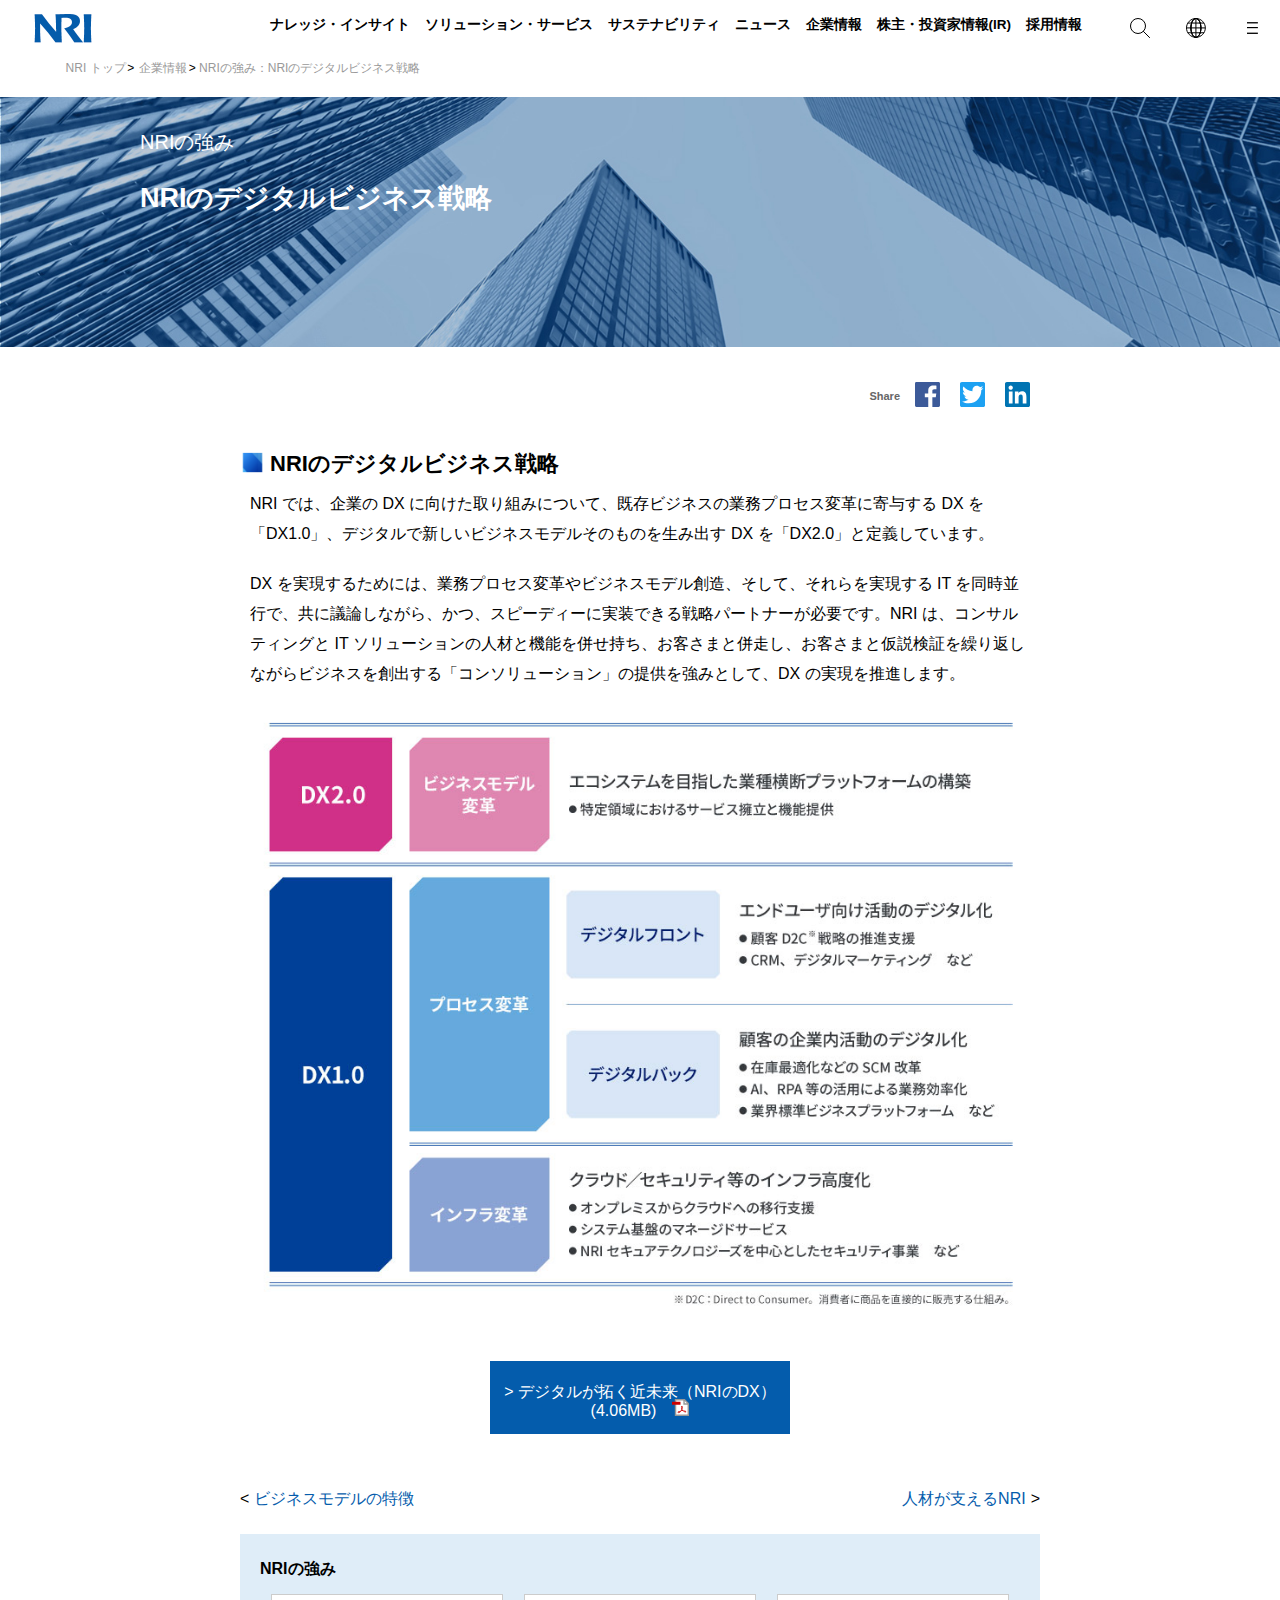
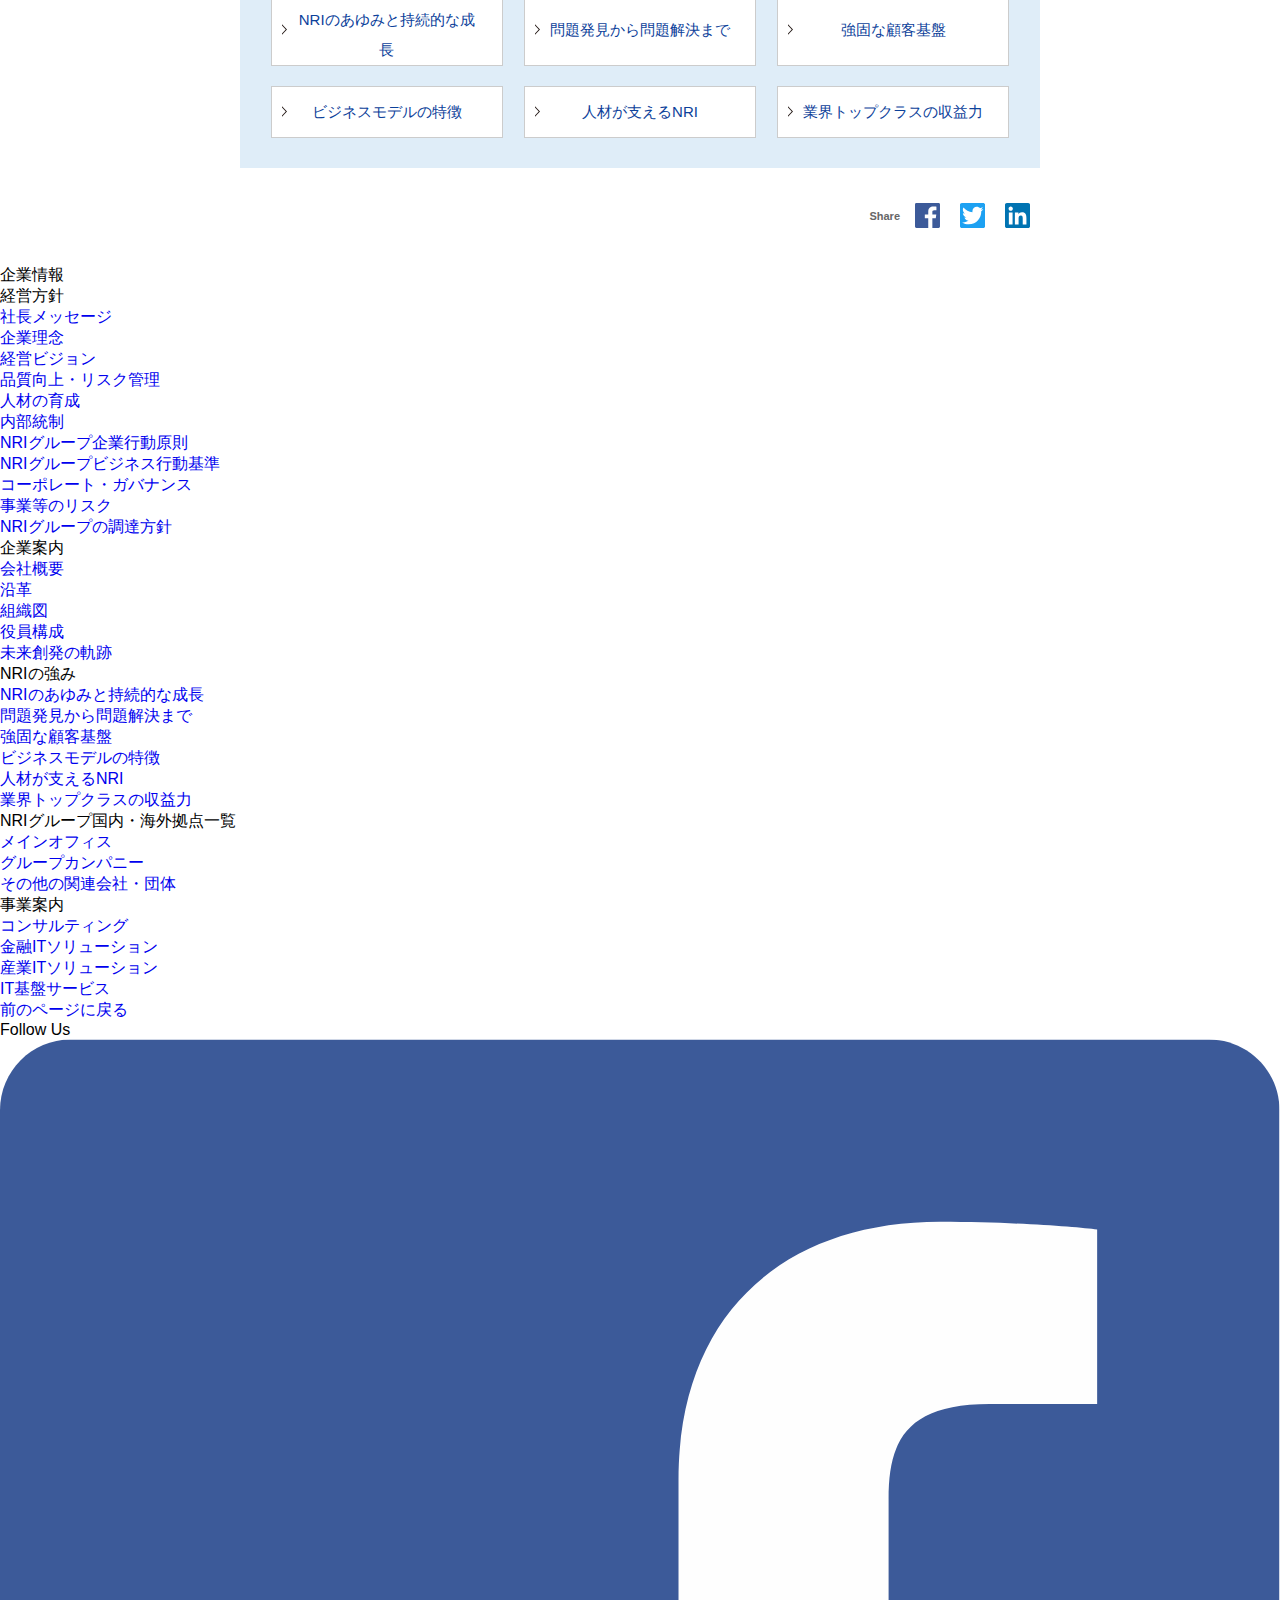
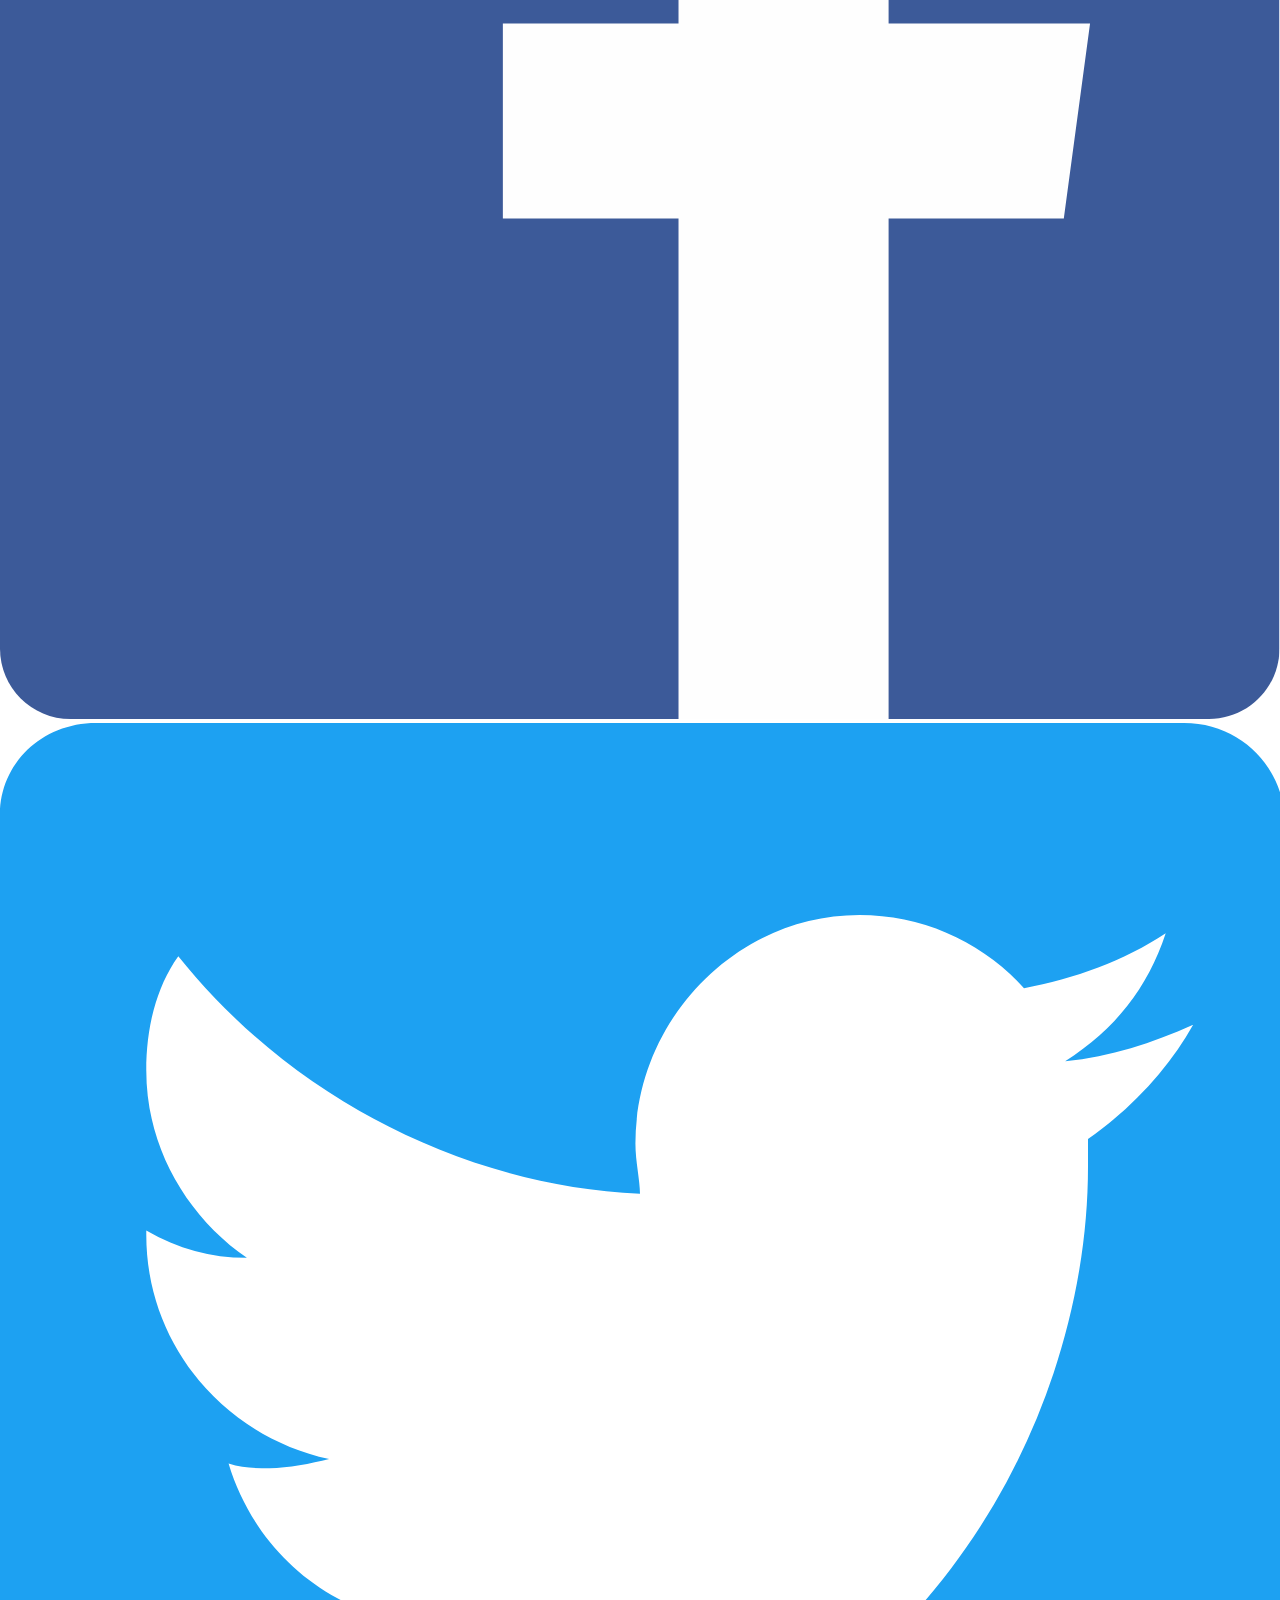
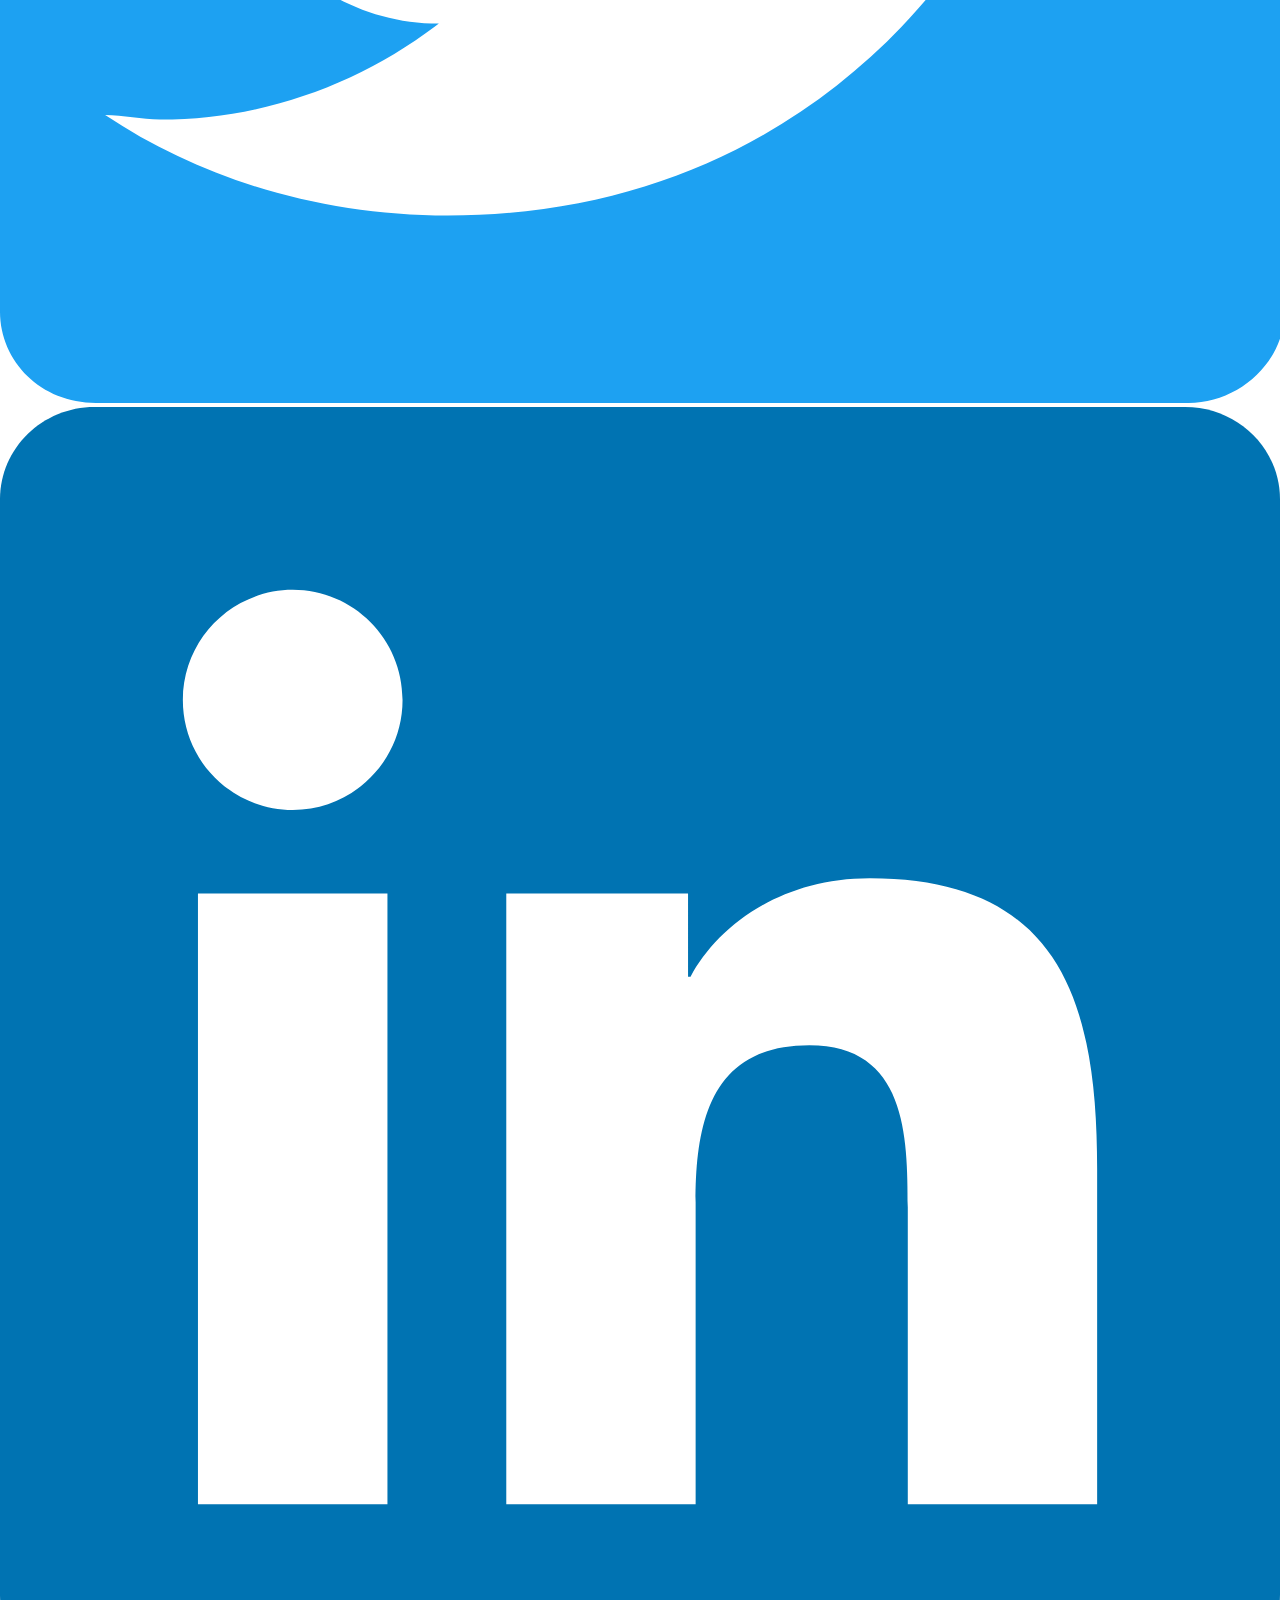
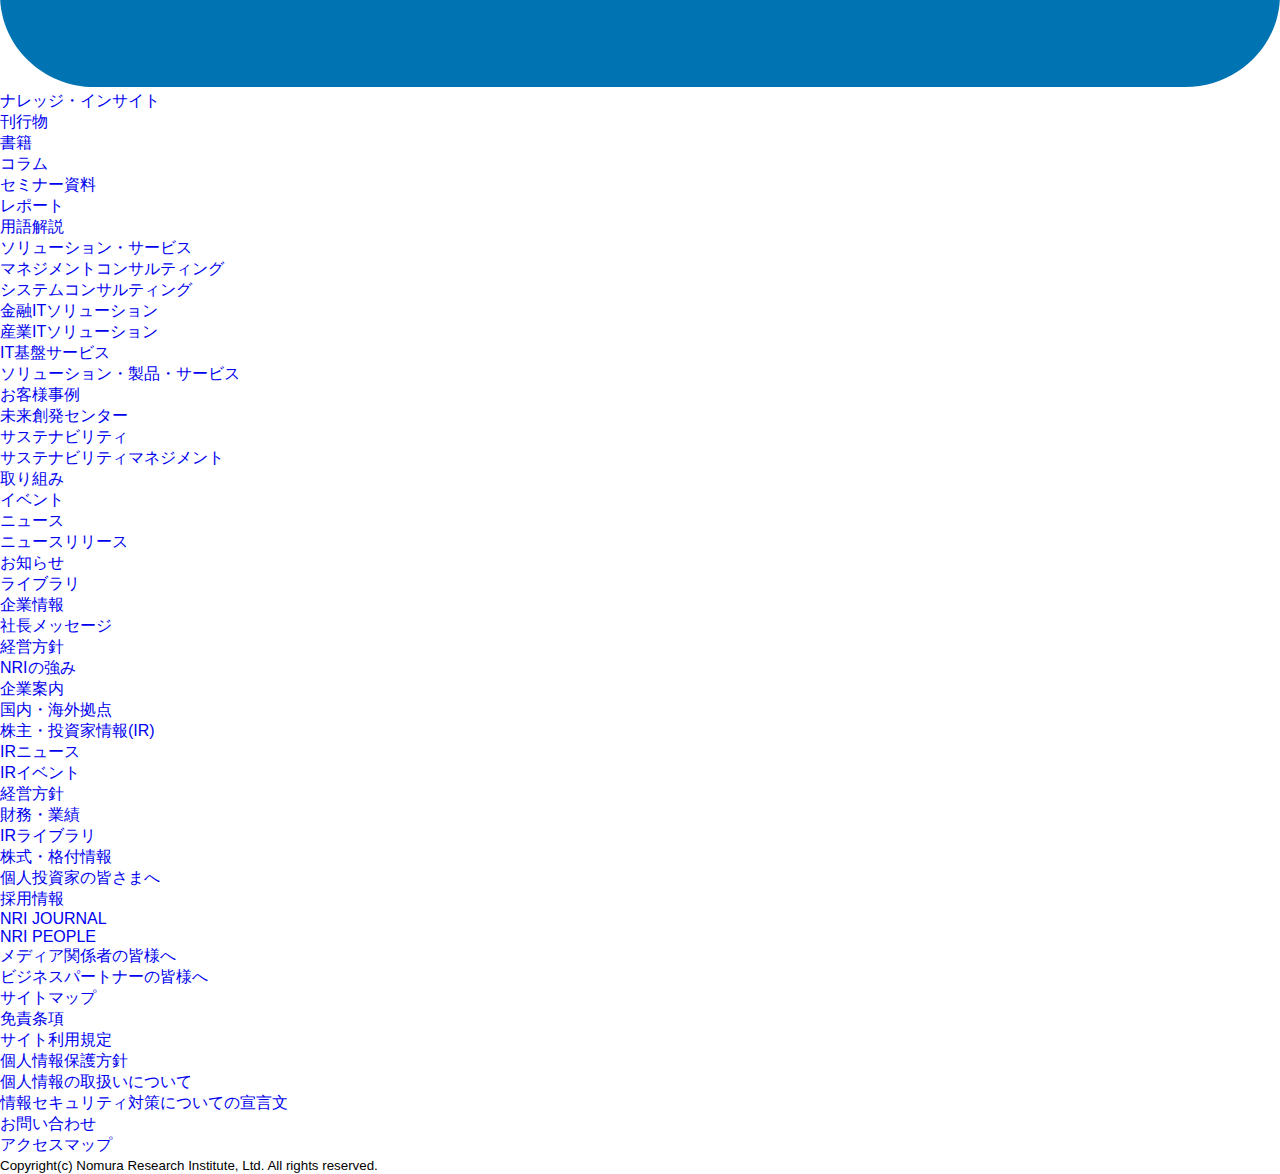
==== commit 019e6972: ""follow us"のアイコンリンク化" ====
--- a/index.html
+++ b/index.html
@@ -126,15 +126,17 @@
     <main>
         <div class="container">
             <div class="main-visual">
-                <p>NRIの強み</p>
-                <h1>NRIのデジタルビジネス戦略</h1>
+                <div class="key-words">
+                    <p>NRIの強み</p>
+                    <h1>NRIのデジタルビジネス戦略</h1>
+                </div>
             </div>
             <div class="share-area">
                 <ul>
                     <li>Share</li>
-                    <li><img src="images/facebook-icon.svg" alt="facebook"></li>
-                    <li><img src="images/twitter-icon.svg" alt="twitter"></li>
-                    <li><img src="images/linkedin-icon.svg" alt="linkdin"></li>
+                    <li><a><img src="images/facebook-icon.svg" alt="facebook"></a></li>
+                    <li><a><img src="images/twitter-icon.svg" alt="twitter"></a></li>
+                    <li><a><img src="images/linkedin-icon.svg" alt="linkdin"></a></li>
                 </ul>
             </div>
             <div class="main">
@@ -142,10 +144,12 @@
                 <p>NRI では、企業の DX に向けた取り組みについて、既存ビジネスの業務プロセス変革に寄与する DX を「DX1.0」、デジタルで新しいビジネスモデルそのものを生み出す DX を「DX2.0」と定義しています。</p>
                 <p>DX を実現するためには、業務プロセス変革やビジネスモデル創造、そして、それらを実現する IT を同時並行で、共に議論しながら、かつ、スピーディーに実装できる戦略パートナーが必要です。NRI は、コンサルティングと IT ソリューションの人材と機能を併せ持ち、お客さまと併走し、お客さまと仮説検証を繰り返しながらビジネスを創出する「コンソリューション」の提供を強みとして、DX の実現を推進します。</p>
                 <p><img src="images/story06_img_01.jpg" alt="NRIのDX"></p>
-                <a href="#">
-                    デジタルが拓く近未来（NRIのDX）<br>
-                    (4.06MB)
-                </a>
+                    <div class="pdf-link">
+                        <a href="#">
+                            デジタルが拓く近未来（NRIのDX）<br>
+                            (4.06MB)<img src="images/pdf-icon.svg" alt="">
+                        </a>
+                    </div>
                 <ul class="next-page">
                     <li>&#060;<a href="#">ビジネスモデルの特徴</a></li>
                     <li><a href="#">人材が支えるNRI</a>&#062;</li>
@@ -165,9 +169,9 @@
             <div class="share-area">
                 <ul>
                     <li>Share</li>
-                    <li><img src="images/facebook-icon.svg" alt="facebook"></li>
-                    <li><img src="images/twitter-icon.svg" alt="twitter"></li>
-                    <li><img src="images/linkedin-icon.svg" alt="linkdin"></li>
+                    <li><a><img src="images/facebook-icon.svg" alt="facebook"></a></li>
+                    <li><a><img src="images/twitter-icon.svg" alt="twitter"></a></li>
+                    <li><a><img src="images/linkedin-icon.svg" alt="linkdin"></a></li>
                 </ul>
             </div>
             <div class="corporate-info">
@@ -233,9 +237,9 @@
             <div class="nav-share">
                 <ul>
                     <li>Follow Us</li>
-                    <li><img src="images/facebook-icon.svg" alt="facebook"></li>
-                    <li><img src="images/twitter-icon.svg" alt="twitter"></li>
-                    <li><img src="images/linkedin-icon.svg" alt="linkdin"></li>
+                    <li><a><img src="images/facebook-icon.svg" alt="facebook"></a></li>
+                    <li><a><img src="images/twitter-icon.svg" alt="twitter"></a></li>
+                    <li><a><img src="images/linkedin-icon.svg" alt="linkdin"></></li>
                 </ul>
             </div>
             <div class="nav-menu">
--- a/css/style.css
+++ b/css/style.css
@@ -0,0 +1,346 @@
+@charset "utf-8";
+
+
+/* ============= 全て共通 ============= */
+html, body {
+    font-size: 16px;
+    font-family: "Noto Sans JP", sans-serif;
+    color: #000;
+    background: #ffffff;
+    width: 100%;
+    height: 100%;
+}
+body, div, p, h1, h2, h3, ul {
+    margin: 0;
+    padding: 0;
+}
+img {
+    width: 100%;
+    height: auto;
+}
+a {
+    text-decoration: none;
+}
+
+ul, ol {
+    list-style-type: none;
+}
+ul, li {
+    margin: 0;
+    padding: 0;
+}
+
+/* ============= header ============= */
+.header-inner {
+    display: flex;
+    align-items: flex-start;
+    position: fixed;
+    top: 0px;
+    left: 0px;
+    width: 100%;
+    height: 55px;
+    background: #ffffff;
+}
+.header-logo {
+    margin-right: auto;
+    padding-left: 27px;
+    padding-top: 7px;
+}
+.header-logo img {
+    width: 72px;
+    height: auto;
+    margin: 0;
+}
+.header-nav {
+    display: none;
+}
+.header-menu {
+    padding-top: 10px;
+}
+.header-menu ul {
+    display: flex;
+}
+.header-menu li {
+    padding: 0 15px;
+}
+.header-menu img {
+    width: 20px;
+    height: 20px;
+}
+
+/* レスポンシブ　（タブレット以上） */
+@media screen and (min-width: 768px) {
+    .header-menu {
+        padding-top: 18px;
+    }
+    .header-menu li{
+        padding: 0px 18px;
+    }
+}
+
+/* レスポンシブ　（デスクトップ） */
+@media screen and (min-width: 1180px) {
+    .header-nav {
+        display: flex;
+    }
+    .navigation {
+        display: flex;
+        flex-direction: row;
+        justify-content: space-between;
+        margin-top: 15px;
+        margin-right: 15px;
+    }
+    .navigation > li > a {
+        color: #000;
+        font-size: 13.5px;
+        font-weight: 700;
+        margin-right:15px;
+        padding-bottom: 20px;
+    }
+    .sub-nav {
+        display: none;
+    }
+    .navigation a:hover {
+        color: #0c419a;
+        border-bottom: solid 2px #0c419a;
+
+    }
+    .navigatin > li > a:hover {
+        border-bottom: solid 2px #0c419a;
+    }
+}
+
+/* パンくずリスト */
+.breadcrumb {
+    color: #999;
+    font-size: 12px;
+}
+.breadcrumb ol {
+    padding: 0;
+    margin: 0 0 0 5%;
+}
+.breadcrumb li {
+    display: inline-block;
+    margin-top: 60px;
+    padding: 0;
+}
+.breadcrumb li::after {
+    content: ">";
+    color: #000;
+}
+.breadcrumb li:last-child::after {
+    content: none;
+}
+.breadcrumb a {
+    text-decoration: none;
+    color: #999;
+    padding: 0 0.1rem;
+}
+
+/* ============= main ============= */
+
+/* mein-visual */
+.main-visual {
+    background: url(../images/keyvisual.jpg) center;
+    background-size: cover;
+    height: 200px;
+    margin-top: 20px;
+}
+.main-visual p {
+    display: none;
+}
+.main-visual h1 {
+    color: #ffffff;
+    font-size: 18px;
+    padding-left: 1rem;
+    padding-top: 2rem;
+    font-weight: 600;
+}
+
+@media screen and (min-width: 768px) {
+    .main-visual {
+        height: 250px;
+    }
+    .key-words {
+        max-width: 1000px;
+        margin: 0 auto;
+    }
+    .main-visual p {
+        display: block;
+        font-size: 20px;
+        color: #ffffff;
+        padding-top: 2rem;
+    }
+    .main-visual h1 {
+        font-size: 27px;
+        padding-left: 0;
+        padding-top: 1.5rem;
+    }
+}
+
+/* share icon */
+.share-area {
+    margin-top: 20px;
+    margin-right: 20px;
+    font-size: 11px;
+    color: #666;
+    font-weight: 700;
+}
+.share-area ul {
+    display: flex;
+    justify-content: flex-end;
+    align-items: flex-start;
+}
+.share-area img {
+    width: 20px;
+    height: 20px;
+    margin: 0 5px;
+}
+
+@media screen and (min-width: 768px) {
+    .share-area {
+        margin: 35px auto;
+        max-width: 800px;
+    }
+    .share-area ul {
+        align-items: center;
+    }
+    .share-area img {
+        width: 25px;
+        height: 25px;
+    }
+    .share-area li {
+        margin: 0 5px;
+    }
+}
+
+/* mein area*/
+.main {
+    margin: 10px auto;
+    line-height: 30px;
+    max-width: 800px;
+}
+.main h2 {
+    margin-top: 40px;
+    font-size: 18px;
+    padding: 0 0 0 30px;
+    background: url(../images/title-mark.png) no-repeat;
+    background-size: 25px 27px;
+}
+.main p {
+    padding: 10px;
+}
+.pdf-link{
+    display: flex;
+    justify-content: center;
+    align-items: center;
+    width: 300px;
+    height: 65px;
+    padding-top: 8px;
+    margin: 25px auto;
+    background-color: #045CAC;
+    text-align: center;
+    line-height: 15px;
+}
+.pdf-link a {
+    display: block;
+    color: #ffffff;
+}
+.pdf-link:hover {
+    opacity: 0.8;
+}
+.pdf-link a::before {
+    content: ">";
+}
+.pdf-link img {
+    width: 17px;
+    height: 17px;
+    padding-left: 1em;
+    padding-top: 0px;
+}
+.next-page {
+    margin-top: 50px;
+    margin-bottom: 100px;
+}
+.next-page li:first-child {
+    float: left;
+}
+.next-page li:last-child {
+    float: right;
+}
+.next-page a {
+    color: #045CAC;
+    padding: 0 5px;
+}
+.next-page a:hover {
+    text-decoration: underline;
+}
+.strengths {
+    box-sizing: border-box;
+    padding: 20px;
+    margin: 15px auto;
+    background: #DFEDF8;
+    width: 95%;
+    height: auto;
+}
+.strengths h3 {
+    font-size: 16px;
+}
+.strengths li {
+    padding: 10px;
+    height: 28px;
+    margin: 10px auto;
+    background: url(../images/chevronRight-icon.svg) no-repeat left 10px top 18px;
+    background-size: 5px;
+    background-color: #ffffff;
+    border: solid 1px #cccccc;
+    text-align: center;
+}
+.strengths a {
+    display: block;
+    font-size: 15px;
+    color: #0c419a;
+    padding: 0 15px;
+}
+.strengths li:hover {
+    background-color: #F4F4F4;
+}
+@media screen and (min-width: 768px) {
+    .main h2 {
+        font-size: 22px;
+    }
+    .strengths {
+        width: 100%;
+    }
+    .strengths ul {
+        display: flex;
+        flex-wrap: wrap;
+    }
+    .strengths li {
+        width: 210px;
+        height: auto;
+    }
+    .strengths li:nth-child(1) {
+        height: 50px;
+        display: inline-block;
+        vertical-align: middle;
+        background: url(../images/chevronRight-icon.svg) no-repeat left 10px top 28px;
+        background-size: 5px;
+        background-color: #ffffff;
+    }
+    .strengths li:nth-child(2) {
+        background: url(../images/chevronRight-icon.svg) no-repeat left 10px top 28px;
+        background-size: 5px;
+        background-color: #ffffff;
+        padding-top: 20px;
+    }
+    .strengths li:nth-child(3) {
+        background: url(../images/chevronRight-icon.svg) no-repeat left 10px top 28px;
+        background-size: 5px;
+        background-color: #ffffff;
+        padding-top: 20px;
+    }
+    .strengths li:hover {
+        background-color: #F4F4F4;
+    }
+}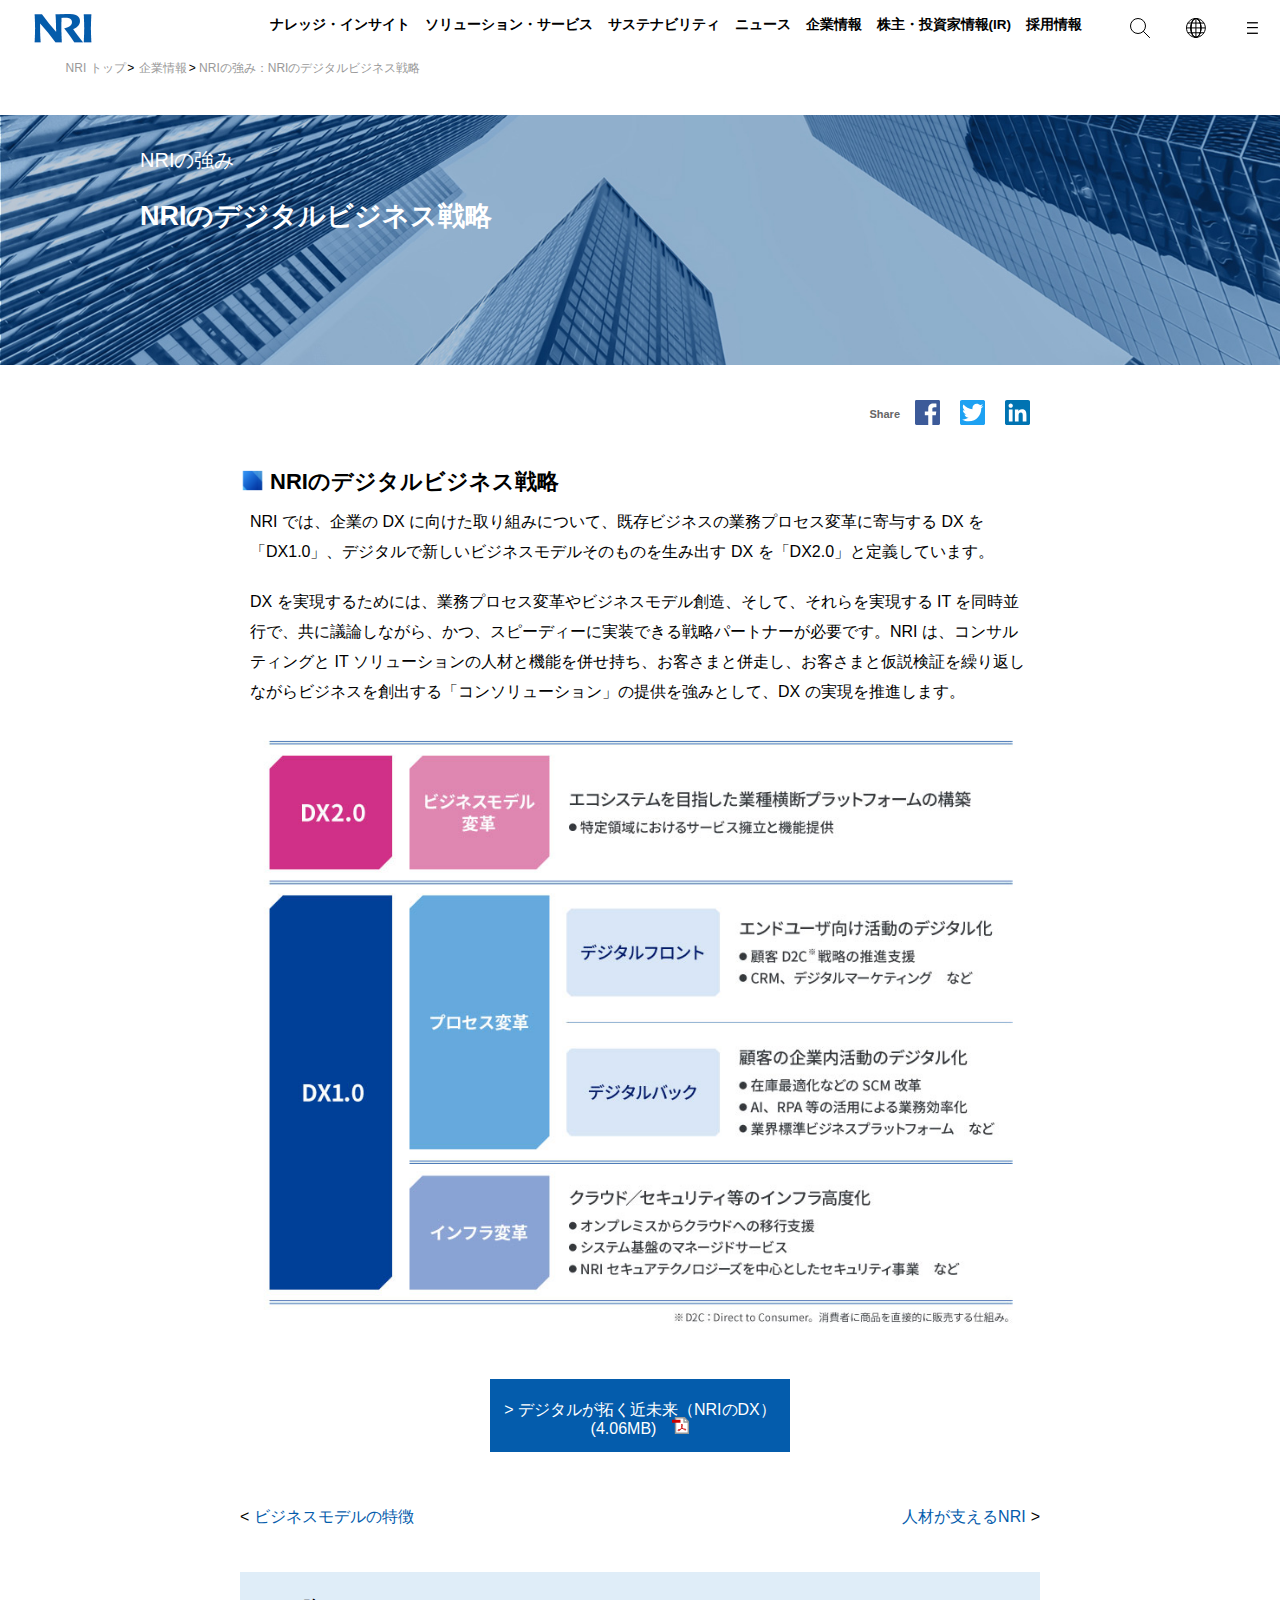
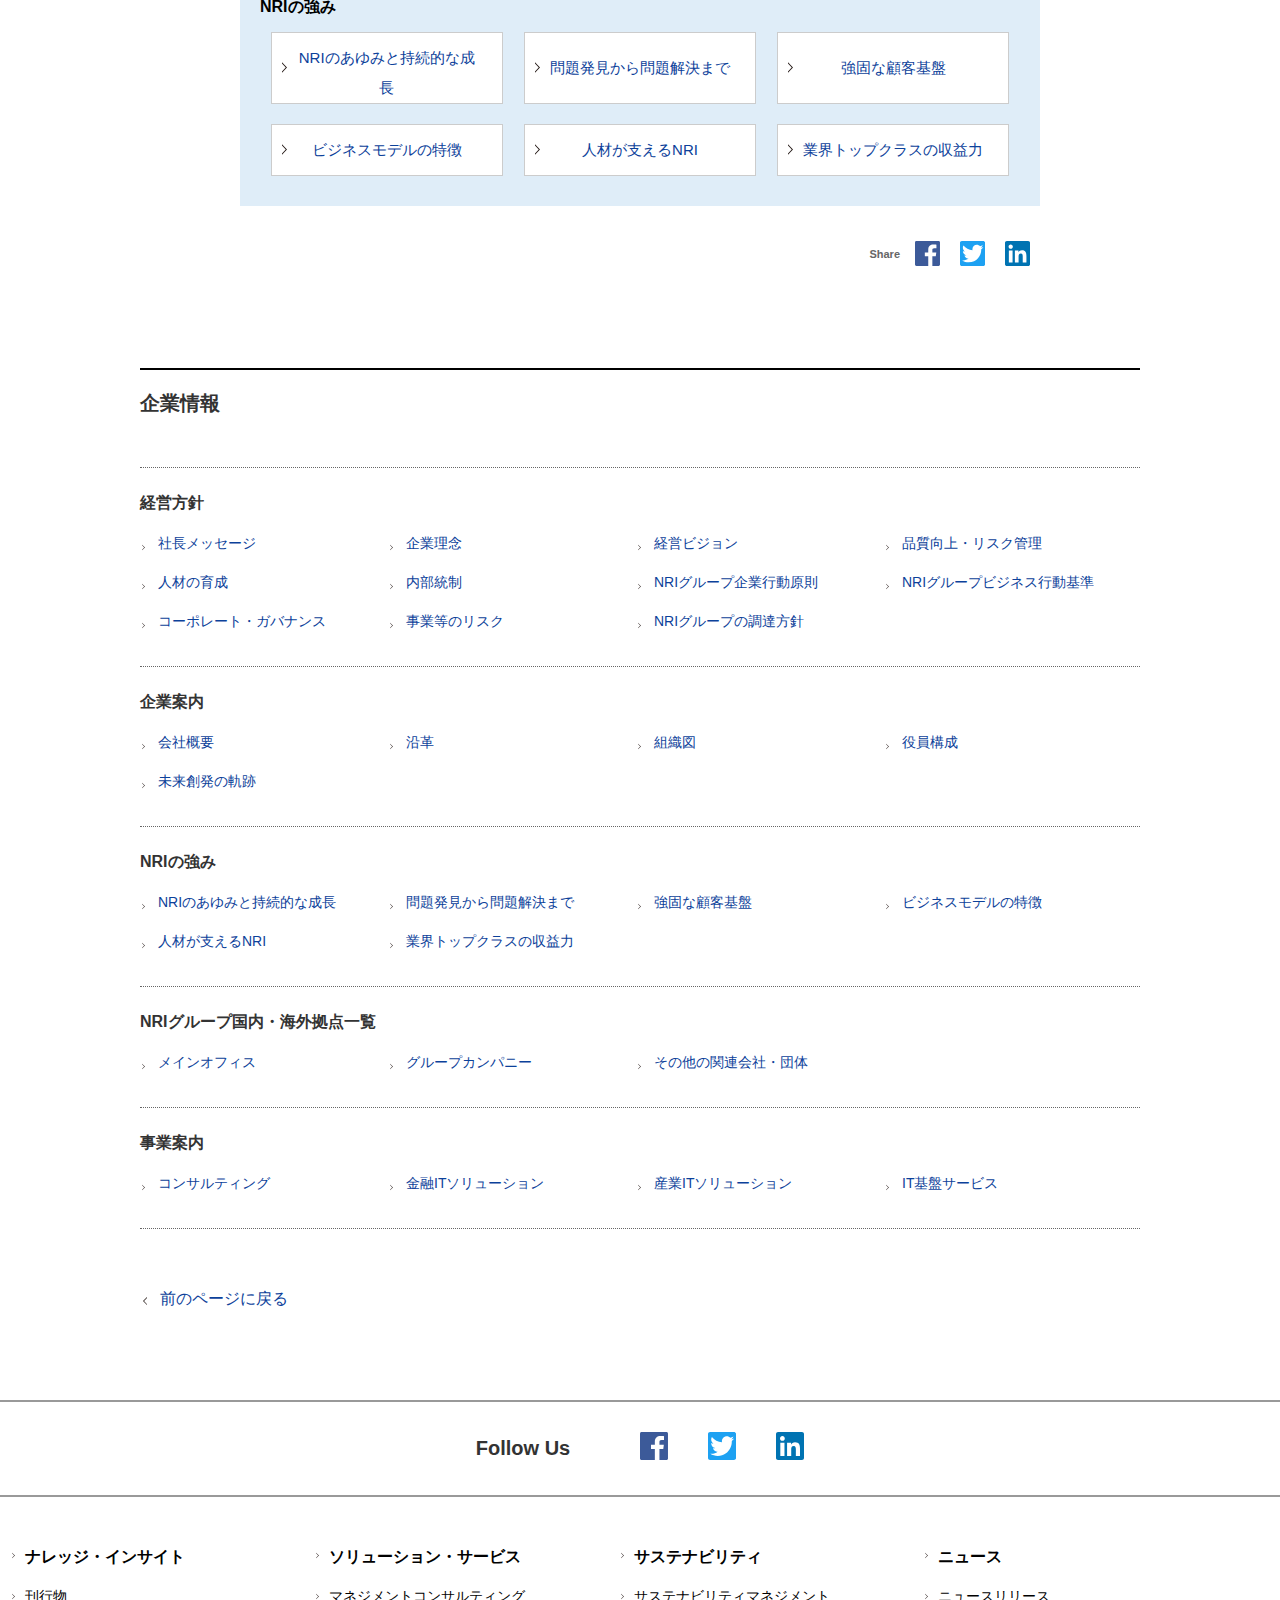
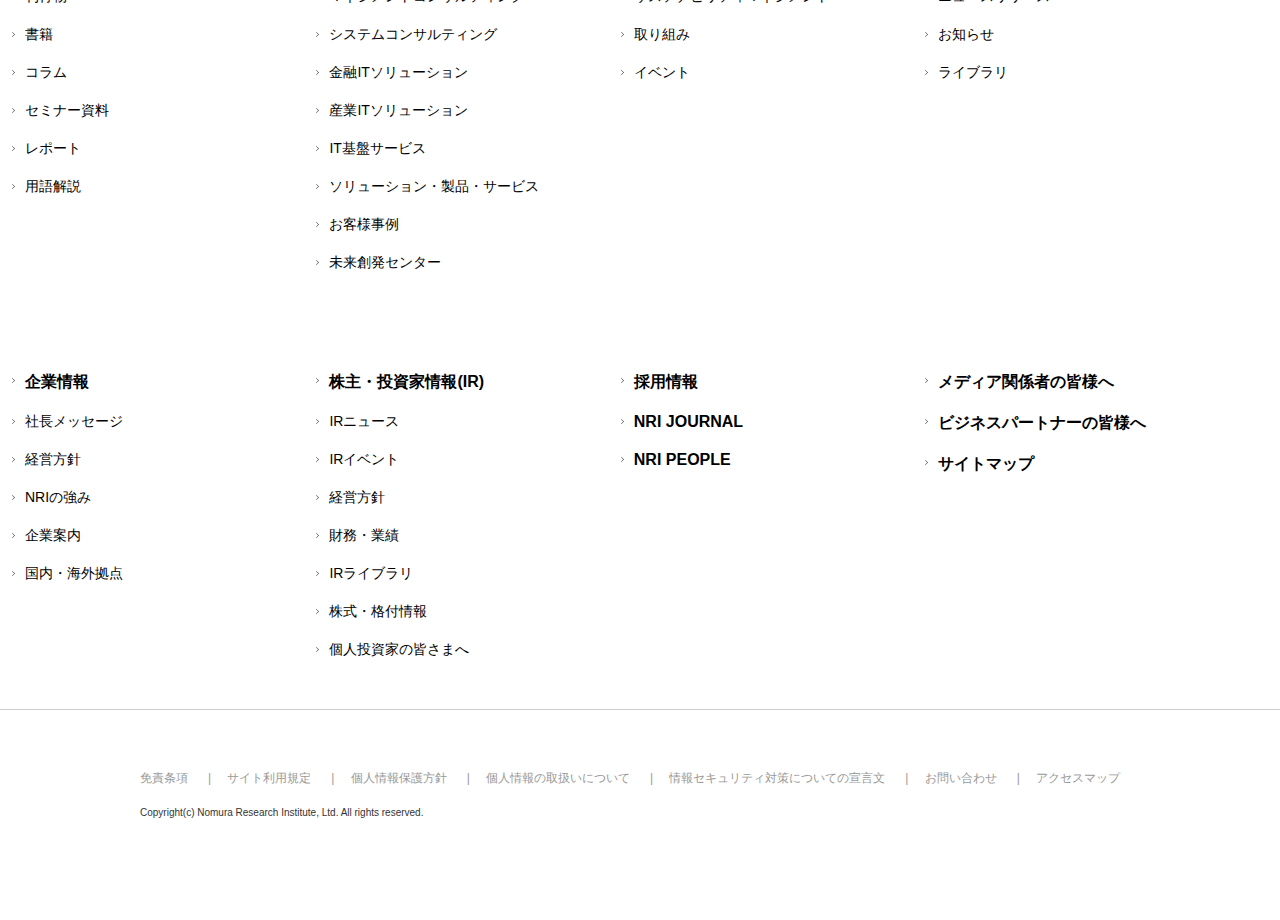
==== commit 70cb3112: "ページトップに戻るボタンの実装" ====
--- a/index.html
+++ b/index.html
@@ -118,7 +118,7 @@
                 <li>NRIの強み：NRIのデジタルビジネス戦略</li>
             </ol>
         </div>
-        <div id="page_top"><a href="#"></a></div>
+        <div id="page-top"><a href="#"><img src="images/chevron-top-icon.png" alt=""></a></div>
     </header>
     <!-- ============== /header ============== -->
 
@@ -242,11 +242,11 @@
                     <li><a><img src="images/linkedin-icon.svg" alt="linkdin"></></li>
                 </ul>
             </div>
-            <div class="nav-menu">
-                <ul>
-                    <li>
-                        <ul>
-                            <li><a href="#">ナレッジ・インサイト</a></li>
+            <div class="under-nav">
+                <ul class="nav-menu">
+                    <li>
+                        <ul class="sub-nav-menu">
+                            <li class="menu-top"><a href="#">ナレッジ・インサイト</a></li>
                             <li><a href="#">刊行物</a></li>
                             <li><a href="#">書籍</a></li>
                             <li><a href="#">コラム</a></li>
@@ -256,8 +256,8 @@
                         </ul>
                     </li>
                     <li>
-                        <ul>
-                            <li><a href="#">ソリューション・サービス</a></li>
+                        <ul class="sub-nav-menu">
+                            <li class="menu-top"><a href="#">ソリューション・サービス</a></li>
                             <li><a href="#">マネジメントコンサルティング</a></li>
                             <li><a href="#">システムコンサルティング</a></li>
                             <li><a href="#">金融ITソリューション</a></li>
@@ -269,24 +269,24 @@
                         </ul>
                     </li>
                     <li>
-                        <ul>
-                            <li><a href="#">サステナビリティ</a></li>
+                        <ul class="sub-nav-menu">
+                            <li class="menu-top"><a href="#">サステナビリティ</a></li>
                             <li><a href="#">サステナビリティマネジメント</a></li>
                             <li><a href="#">取り組み</a></li>
                             <li><a href="#">イベント</a></li>
                         </ul>
                     </li>
                     <li>
-                        <ul>
-                            <li><a href="#">ニュース</a></li>
+                        <ul class="sub-nav-menu">
+                            <li class="menu-top"><a href="#">ニュース</a></li>
                             <li><a href="#">ニュースリリース</a></li>
                             <li><a href="#">お知らせ</a></li>
                             <li><a href="#">ライブラリ</a></li>
                         </ul>
                     </li>
                     <li>
-                        <ul>
-                            <li><a href="#">企業情報</a></li>
+                        <ul class="sub-nav-menu">
+                            <li class="menu-top"><a href="#">企業情報</a></li>
                             <li><a href="#">社長メッセージ</a></li>
                             <li><a href="#">経営方針</a></li>
                             <li><a href="#">NRIの強み</a></li>
@@ -295,8 +295,8 @@
                         </ul>
                     </li>
                     <li>
-                        <ul>
-                            <li><a href="#">株主・投資家情報(IR)</a></li>
+                        <ul class="sub-nav-menu">
+                            <li class="menu-top"><a href="#">株主・投資家情報(IR)</a></li>
                             <li><a href="#">IRニュース</a></li>
                             <li><a href="#">IRイベント</a></li>
                             <li><a href="#">経営方針</a></li>
@@ -307,17 +307,17 @@
                         </ul>
                     </li>
                     <li>
-                        <ul>
-                            <li><a href="#">採用情報</a></li>
-                            <li><a href="#">NRI JOURNAL</a></li>
-                            <li><a href="#">NRI PEOPLE</a></li>
-                        </ul>
-                    </li>
-                    <li>
-                        <ul>
-                            <li><a href="#">メディア関係者の皆様へ</a></li>
-                            <li><a href="#">ビジネスパートナーの皆様へ</a></li>
-                            <li><a href="#">サイトマップ</a></li>
+                        <ul class="sub-nav-menu">
+                            <li class="menu-top"><a href="#">採用情報</a></li>
+                            <li class="menu-top"><a href="#">NRI JOURNAL</a></li>
+                            <li class="menu-top"><a href="#">NRI PEOPLE</a></li>
+                        </ul>
+                    </li>
+                    <li>
+                        <ul class="sub-nav-menu">
+                            <li class="menu-top"><a href="#">メディア関係者の皆様へ</a></li>
+                            <li class="menu-top"><a href="#">ビジネスパートナーの皆様へ</a></li>
+                            <li class="menu-top"><a href="#">サイトマップ</a></li>
                         </ul>
                     </li>
                 </ul>
--- a/css/style.css
+++ b/css/style.css
@@ -67,6 +67,9 @@
     width: 20px;
     height: 20px;
 }
+.header-menu img:hover {
+    opacity: 0.5;
+}
 
 /* レスポンシブ　（タブレット以上） */
 @media screen and (min-width: 768px) {
@@ -157,6 +160,7 @@
     font-weight: 600;
 }
 
+/* レスポンシブ */
 @media screen and (min-width: 768px) {
     .main-visual {
         height: 250px;
@@ -197,6 +201,7 @@
     margin: 0 5px;
 }
 
+/* レスポンシブ */
 @media screen and (min-width: 768px) {
     .share-area {
         margin: 35px auto;
@@ -260,7 +265,7 @@
 }
 .next-page {
     margin-top: 50px;
-    margin-bottom: 100px;
+    margin-bottom: 120px;
 }
 .next-page li:first-child {
     float: left;
@@ -305,6 +310,8 @@
 .strengths li:hover {
     background-color: #F4F4F4;
 }
+
+/* レスポンシブ */
 @media screen and (min-width: 768px) {
     .main h2 {
         font-size: 22px;
@@ -343,4 +350,235 @@
     .strengths li:hover {
         background-color: #F4F4F4;
     }
+}
+
+/* ============= 企業情報 ============= */
+.corporate-info {
+    margin: 60px 15px 30px 15px;
+}
+.corporate-info > p{
+    font-size: 20px;
+    color: #333333;
+    font-weight: 600;
+    border-top: solid 2px #000;
+    padding-top: 20px;
+    padding-bottom: 50px;
+    border-bottom: dotted 1px #666666;
+    margin-top: 100px;
+}
+.info-links p {
+    font-weight: 600;
+    color: #333333;
+    padding-bottom: 10px;
+}
+.info-links {
+    padding: 25px 0;
+    border-bottom: dotted 1px #666666;
+}
+.info-links li {
+    padding: 10px 0 10px 18px;
+    background: url(../images/chevronRight-icon.svg) no-repeat left 0 top 20px;
+    background-size: 7px 7px;
+}
+.info-links a {
+    font-size: 14px;
+    color: #0c419a;
+}
+a.previous-page{
+    display: block;
+    color: #0c419a;
+    padding: 40px 0 20px 20px;
+    background: url(../images/chevronLeft-icon.svg) no-repeat left 0 top 46px;
+    background-size: 10px 10px;
+}
+
+/* レスポンシブ */
+@media screen and (min-width: 768px) {
+    .corporate-info {
+        max-width: 1000px;
+        margin: 0 auto;
+    }
+    .info-links ul {
+        display: flex;
+        flex-wrap: wrap;
+    }
+    .info-links li {
+        width: 23%;
+    }
+    a.previous-page{
+        padding-top: 60px;
+        background: url(../images/chevronLeft-icon.svg) no-repeat left 0 top 67px;
+        background-size: 10px 10px;
+    }
+}
+
+/* ============= Follow Us ============= */
+.nav-share {
+    border-top: solid 1px #999999;
+    border-bottom: solid 1px #999999;
+    padding: 15px;
+    font-size: 14px;
+    font-family: Arial, Helvetica, sans-serif;
+    color: #333333;
+    font-weight: 700;
+    margin: 0 auto;
+}
+.nav-share ul {
+    display: flex;
+    align-items: center;
+    justify-content: center;
+}
+.nav-share li {
+    margin: 5px 10px;
+}
+.nav-share li:first-child {
+    padding-right: 30px;
+}
+.nav-share img {
+    width: 20px;
+    height: 20px;
+    margin: 0 5px;
+}
+
+/* レスポンシブ */
+@media screen and (min-width: 768px) {
+    .nav-share {
+        border-top: solid 2px #999999;
+        border-bottom: solid 2px #999999;
+        padding: 25px;
+        font-size: 20px;
+        font-family: Arial, Helvetica, sans-serif;
+        color: #333333;
+        font-weight: 700;
+        margin-top: 70px;
+    }
+    .nav-share ul {
+        display: flex;
+        align-items: center;
+        justify-content: center;
+    }
+    .nav-share li {
+        margin: 5px 20px;
+    }
+    .nav-share img {
+        width: 28px;
+        height: 28px;
+        margin: 0;
+    }
+}
+
+/* ============= ページ下部のナビメニュー ============= */
+.under-nav {
+    display: none;
+}
+
+/* レスポンシブ */
+@media screen and (min-width: 768px) {
+    main {
+        border-bottom: solid 1px #cccccc;
+    }
+    .under-nav {
+        display: block;
+        padding: 0;
+        margin: 0 auto;
+        max-width: 1300px;
+    }
+    .nav-menu {
+        display: flex;
+        flex-wrap: wrap;
+        padding: 0;
+        margin: 0;
+    }
+    .nav-menu > li {
+        width: 23%;
+        padding: 10px 0 10px 10px;
+        margin: 30px 0;
+    }    
+    .nav-menu a {
+        font-size: 14px;
+        color: #000;
+    }
+    .nav-menu a:hover {
+        text-decoration: underline;
+    }
+    .sub-nav-menu > li > a {
+        display: inline-block;
+        margin: 10px 0;
+    }
+    .sub-nav-menu li {
+        padding-left: 15px;
+        background: url(../images/chevronRight-icon.svg) no-repeat left 0 top 15px;
+        background-size: 7px 7px;
+    }
+    .menu-top a {
+        font-size: 16px;
+        font-weight: 700;
+    }
+}
+
+/* ============== footer ============== */
+footer {
+    margin-top:40px;
+    border-top: dotted 1px #999999;
+    margin-bottom: 80px;
+}
+footer ul {
+    display: block;
+}
+footer li {
+    padding: 8px;
+    border-bottom: dotted 1px #999999;
+}
+footer a {
+    font-size: 12px;
+    color: #999999;
+}
+footer a:hover {
+    text-decoration: underline;
+}
+small {
+    font-size: 10px;
+    color: #333333;
+    margin: 0 auto;
+    padding-left: 10px;
+}
+
+/* レスポンシブ */
+@media screen and (min-width: 768px) {
+    footer ul {
+        display: flex;
+        justify-content: space-between;
+        flex-wrap: wrap;
+        margin-top: 60px;
+        margin-bottom: 15px;
+        font-size: 12px;
+        margin-left: 0;
+        padding: 0;
+    }
+    footer li {
+        border: none;
+        padding: 0;
+        margin: 0;
+    }
+    footer a {
+        color: #999999;
+        padding: 0 20px 0 0;
+        margin: 0;
+    }
+    footer li::after {
+        content: "|";
+        color: #999999;
+    }
+    footer li:last-child::after {
+        content: none;
+    }
+    footer {
+        border: none;
+        max-width: 1000px;
+        margin: 0 auto;
+        padding-bottom: 100px;
+    }
+    small {
+        padding-left: 0;
+    }
 }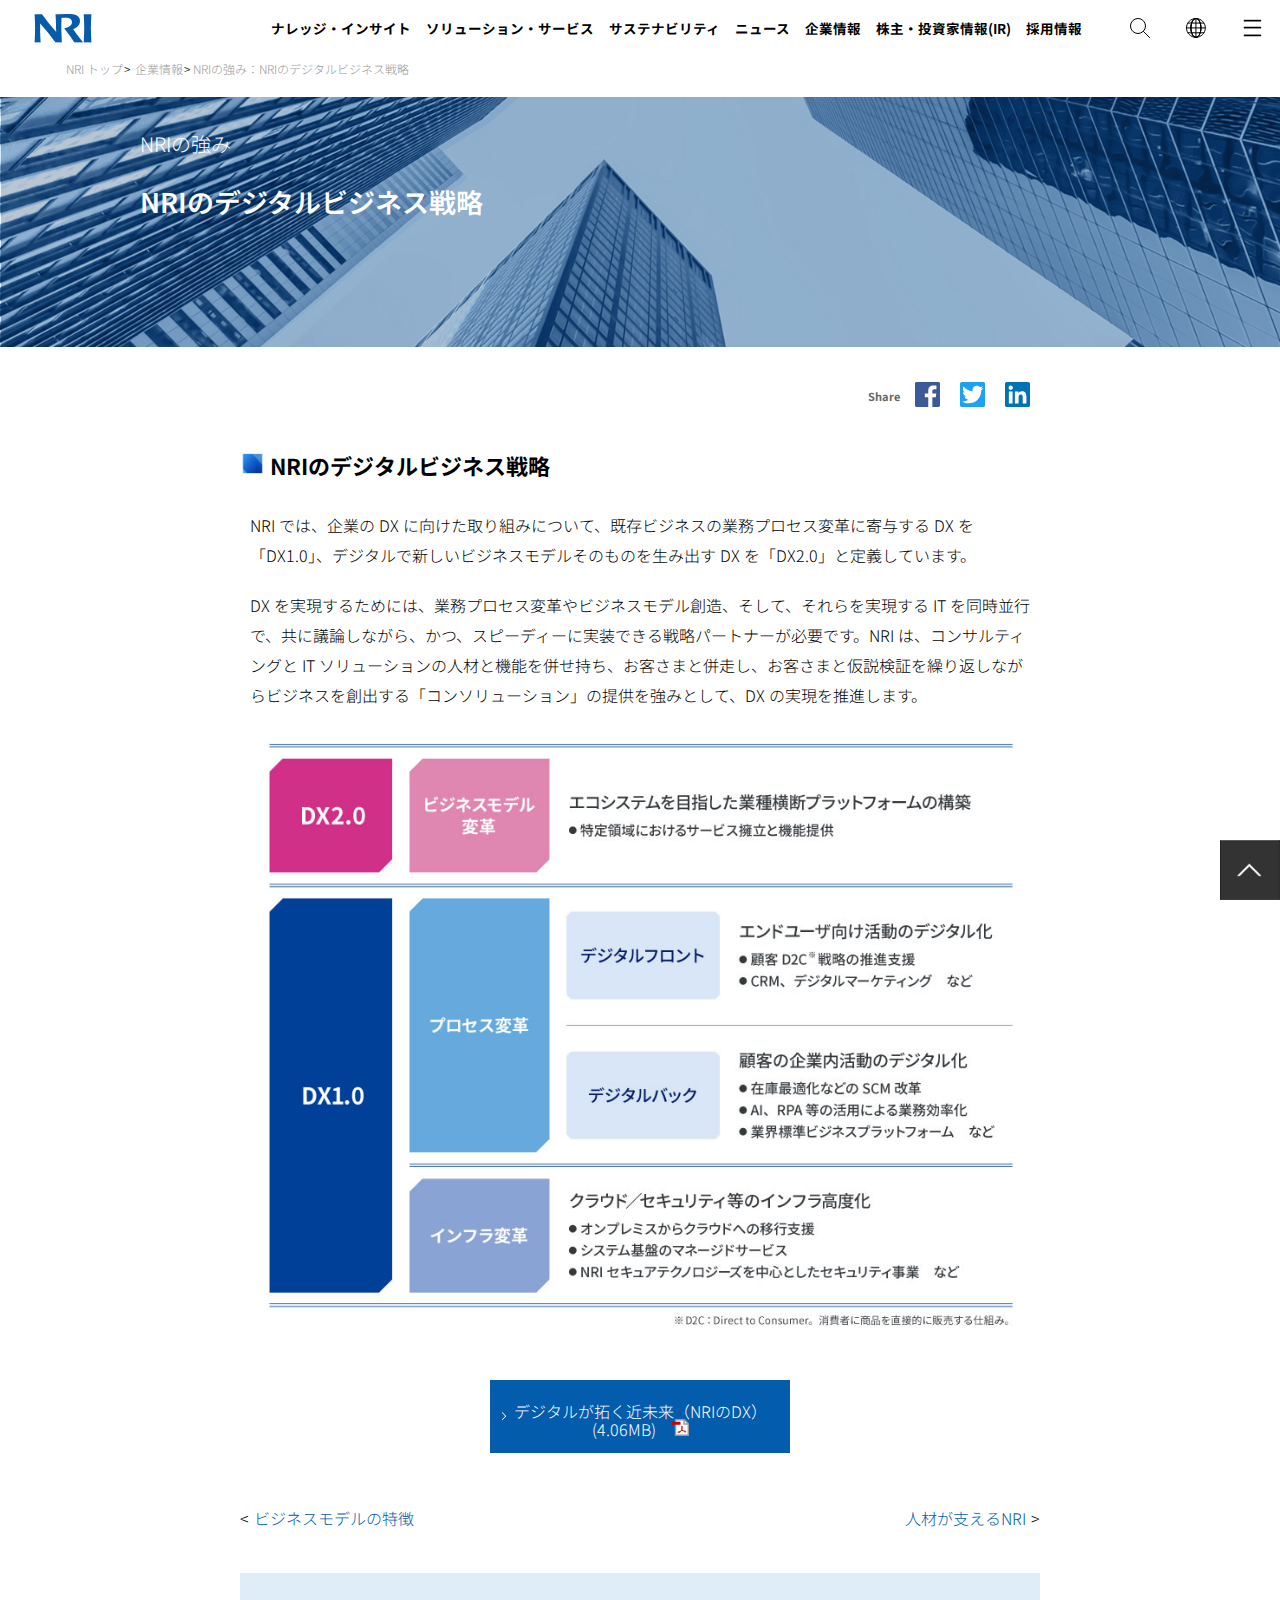
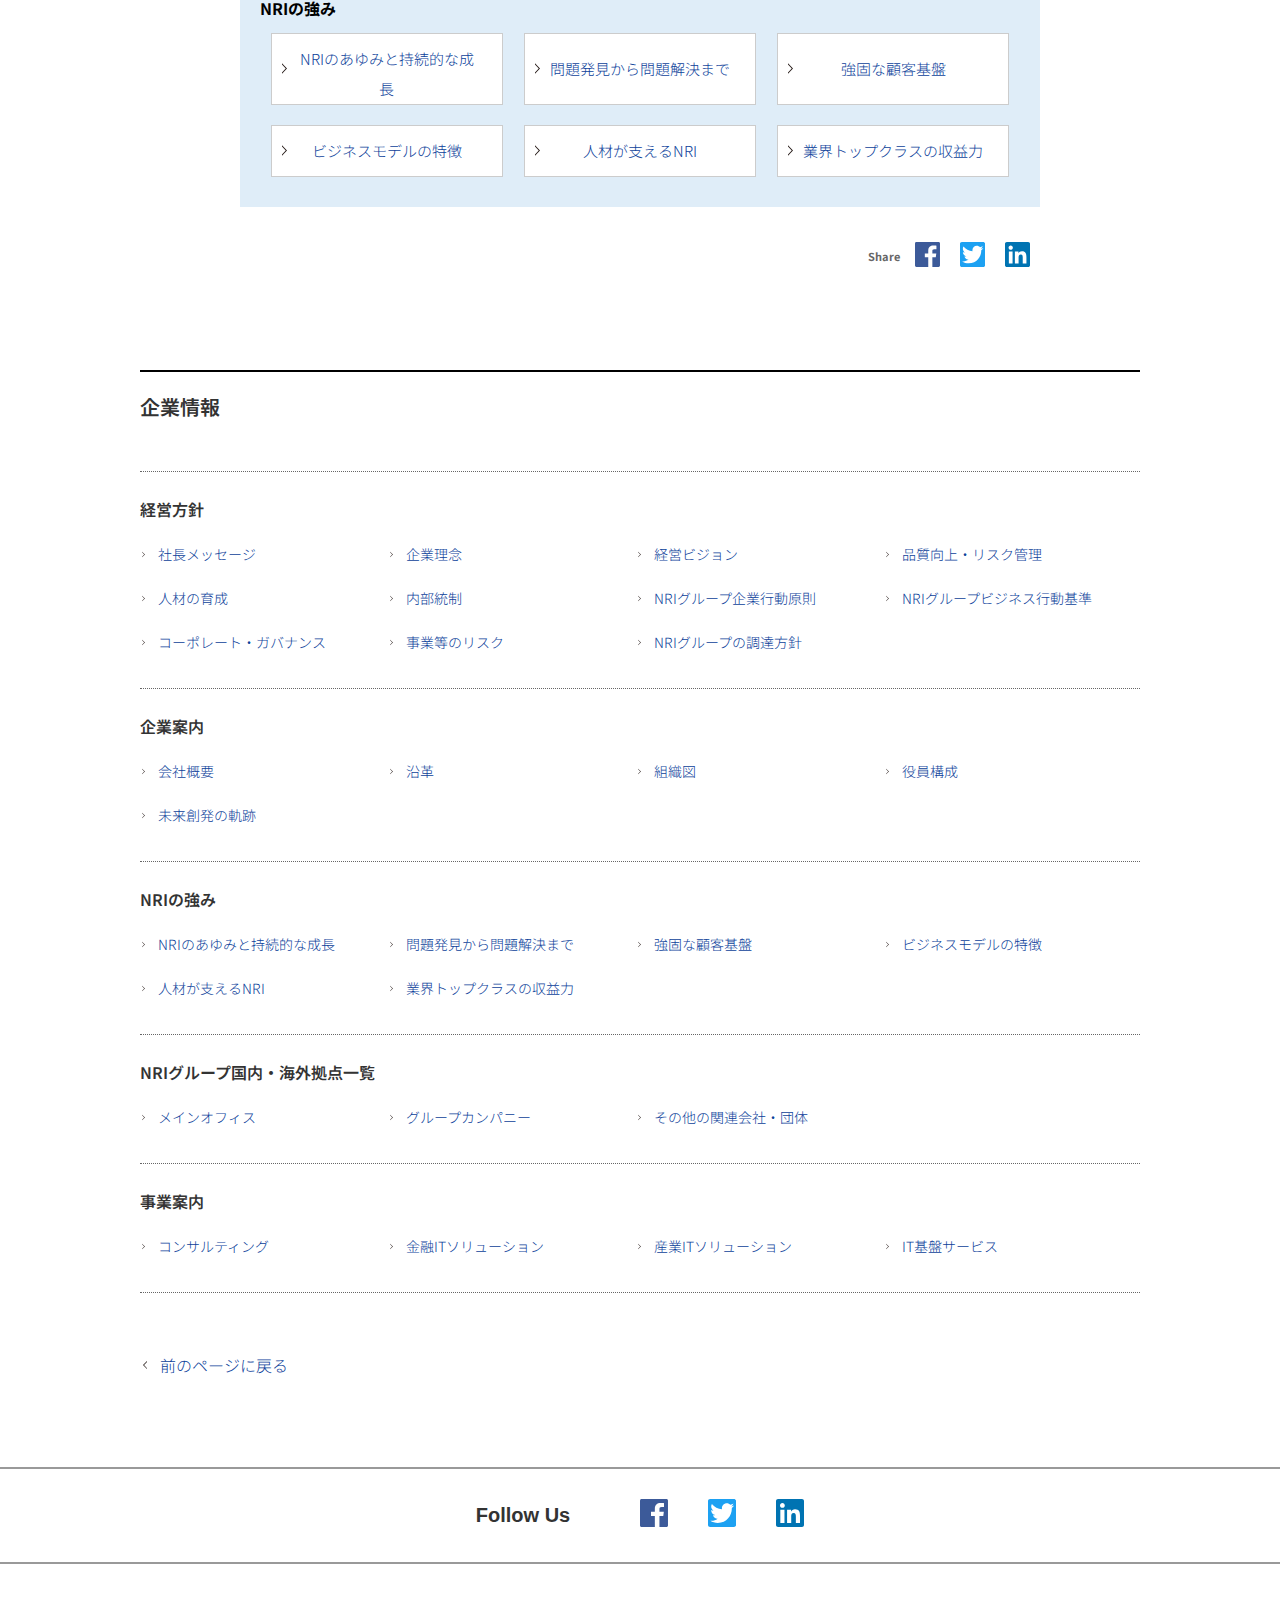
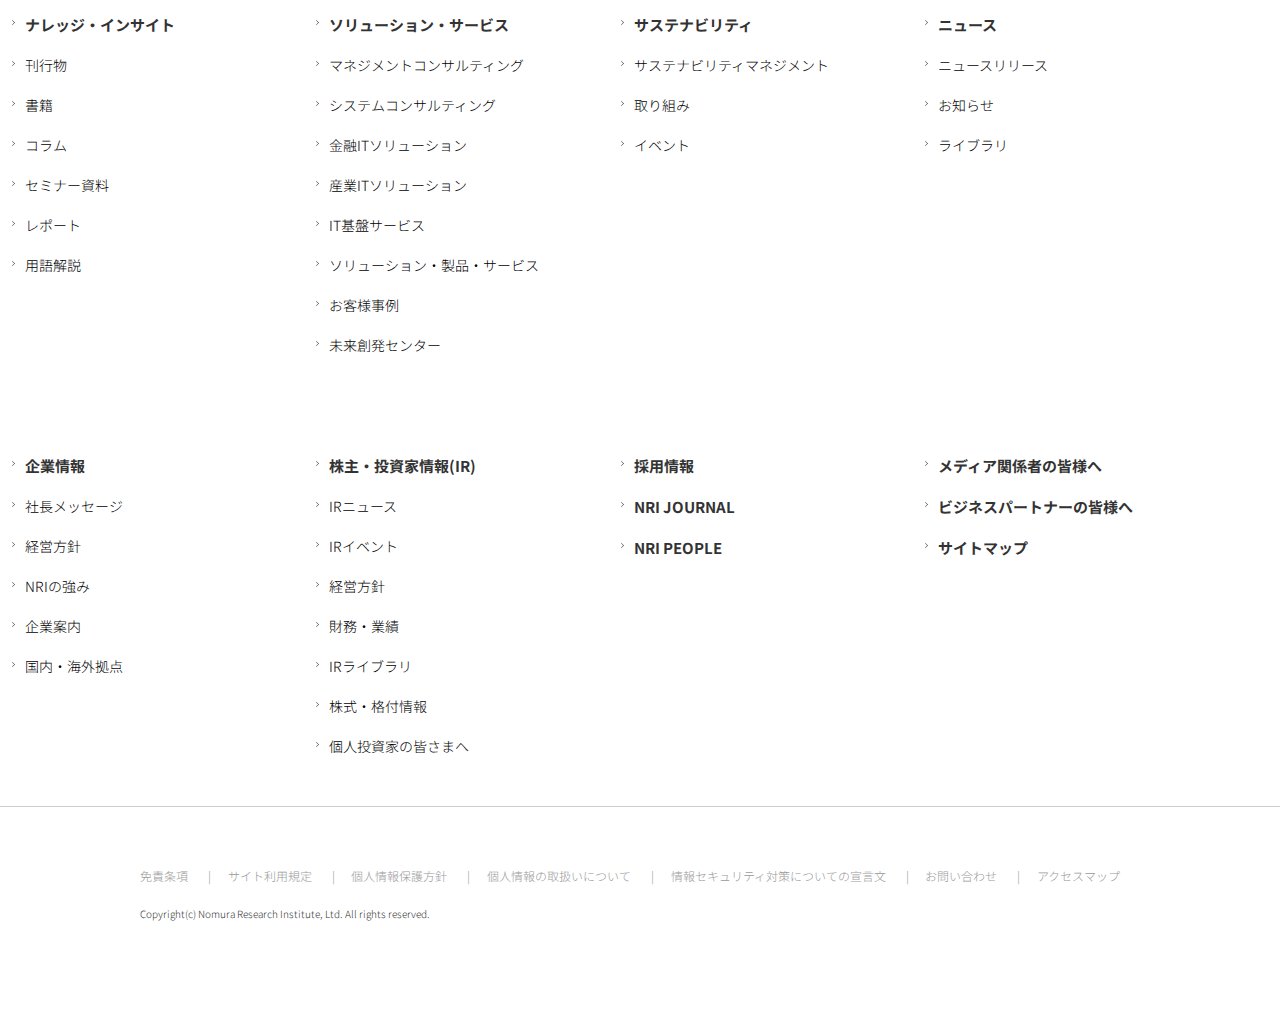
==== commit 218615c3: "Merge pull request #2 from shimmer52/feature/nri-css" ====
--- a/index.html
+++ b/index.html
@@ -21,22 +21,21 @@
                 <ul class="navigation">
                     <li>
                         <a href="#">ナレッジ・インサイト</a>
-                            <ul class="sub-nav">
-                                <li>
-                                    <a href="#">ナレッジ・インサイトトップ</a>
-                                </li>
-                                <li>
-                                    <ul>
-                                        <li><a href="#">刊行物</a></li>
-                                        <li><a href="#">書籍</a></li>
-                                        <li><a href="#">コラム</a></li>
-                                        <li><a href="#">セミナー資料</a></li>
-                                        <li><a href="#">レポート</a></li>
-                                        <li><a href="#">用語解説</a></li>
-                                    </ul>
-                                </li>
-                            </ul>
-                        </p>
+                        <ul class="sub-nav">
+                            <li>
+                                <a href="#">ナレッジ・インサイトトップ</a>
+                            </li>
+                            <li>
+                                <ul>
+                                    <li><a href="#">刊行物</a></li>
+                                    <li><a href="#">書籍</a></li>
+                                    <li><a href="#">コラム</a></li>
+                                    <li><a href="#">セミナー資料</a></li>
+                                    <li><a href="#">レポート</a></li>
+                                    <li><a href="#">用語解説</a></li>
+                                </ul>
+                            </li>
+                        </ul>
                     </li>
                     <li>
                         <a href="#">ソリューション・サービス</a>
@@ -239,7 +238,7 @@
                     <li>Follow Us</li>
                     <li><a><img src="images/facebook-icon.svg" alt="facebook"></a></li>
                     <li><a><img src="images/twitter-icon.svg" alt="twitter"></a></li>
-                    <li><a><img src="images/linkedin-icon.svg" alt="linkdin"></></li>
+                    <li><a><img src="images/linkedin-icon.svg" alt="linkdin"></a></li>
                 </ul>
             </div>
             <div class="under-nav">
--- a/css/style.css
+++ b/css/style.css
@@ -1,14 +1,17 @@
 @charset "utf-8";
+
+@import url('https://fonts.googleapis.com/css2?family=Noto+Sans+JP:wght@300;500&display=swap');
 
 
 /* ============= 全て共通 ============= */
 html, body {
     font-size: 16px;
-    font-family: "Noto Sans JP", sans-serif;
+    font-family: 'Noto Sans JP', sans-serif;
     color: #000;
     background: #ffffff;
     width: 100%;
     height: 100%;
+    font-weight: 300;
 }
 body, div, p, h1, h2, h3, ul {
     margin: 0;
@@ -71,6 +74,19 @@
     opacity: 0.5;
 }
 
+/* ページ上部に戻る */
+#page-top {
+    position: fixed;
+    right: 0;
+    bottom: 0;
+}
+#page-top img {
+    width: 35px;
+    height: 35px;
+    vertical-align: top;
+}
+
+
 /* レスポンシブ　（タブレット以上） */
 @media screen and (min-width: 768px) {
     .header-menu {
@@ -79,6 +95,12 @@
     .header-menu li{
         padding: 0px 18px;
     }
+    #page-top img {
+        width: 60px;
+        height: 60px;
+        vertical-align: top;
+    }
+    
 }
 
 /* レスポンシブ　（デスクトップ） */
@@ -228,7 +250,7 @@
 .main h2 {
     margin-top: 40px;
     font-size: 18px;
-    padding: 0 0 0 30px;
+    padding: 0 0 20px 30px;
     background: url(../images/title-mark.png) no-repeat;
     background-size: 25px 27px;
 }
@@ -243,7 +265,8 @@
     height: 65px;
     padding-top: 8px;
     margin: 25px auto;
-    background-color: #045CAC;
+    background: #045CAC url(../images/chevron-white.png) no-repeat left 7px top 30px;
+    background-size: 12px 12px;
     text-align: center;
     line-height: 15px;
 }
@@ -253,9 +276,6 @@
 }
 .pdf-link:hover {
     opacity: 0.8;
-}
-.pdf-link a::before {
-    content: ">";
 }
 .pdf-link img {
     width: 17px;
@@ -496,6 +516,7 @@
     }    
     .nav-menu a {
         font-size: 14px;
+        font-weight: 300;
         color: #000;
     }
     .nav-menu a:hover {
@@ -511,7 +532,8 @@
         background-size: 7px 7px;
     }
     .menu-top a {
-        font-size: 16px;
+        font-size: 15px;
+        color: #333333;
         font-weight: 700;
     }
 }
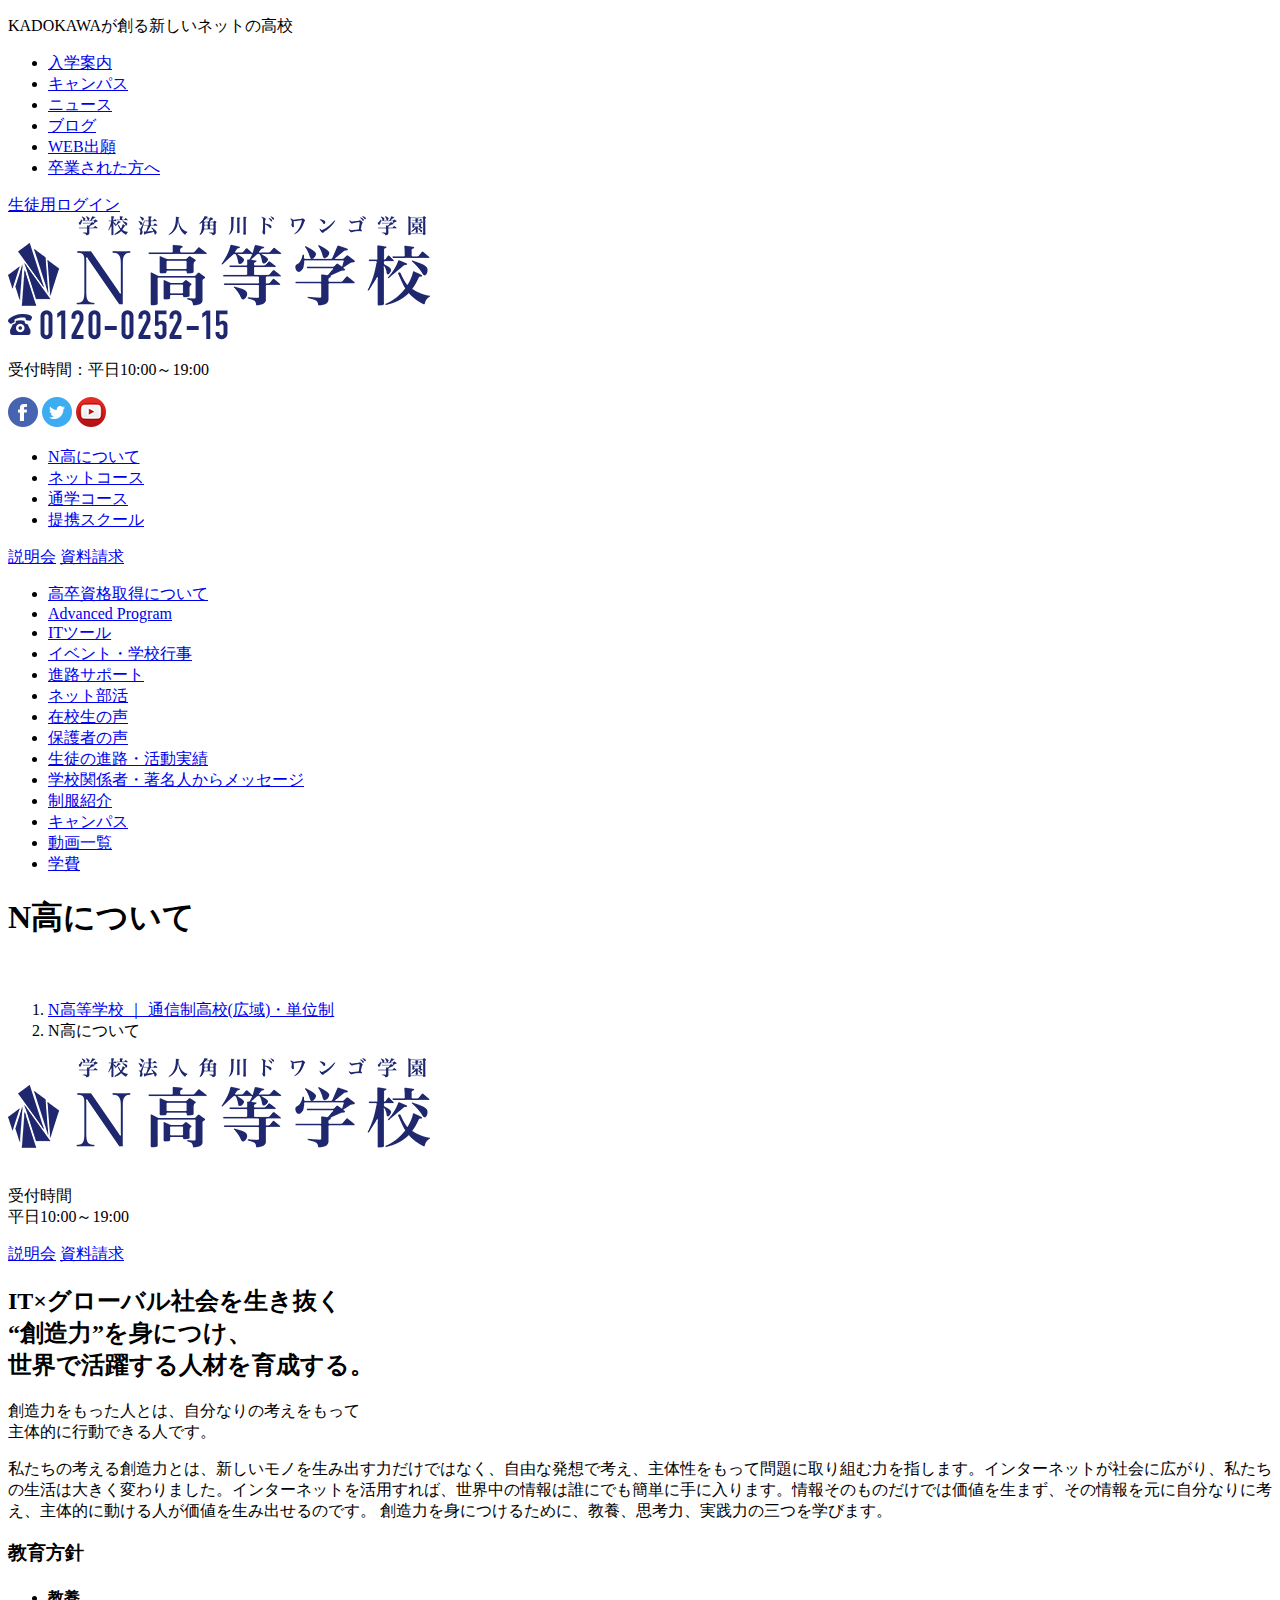
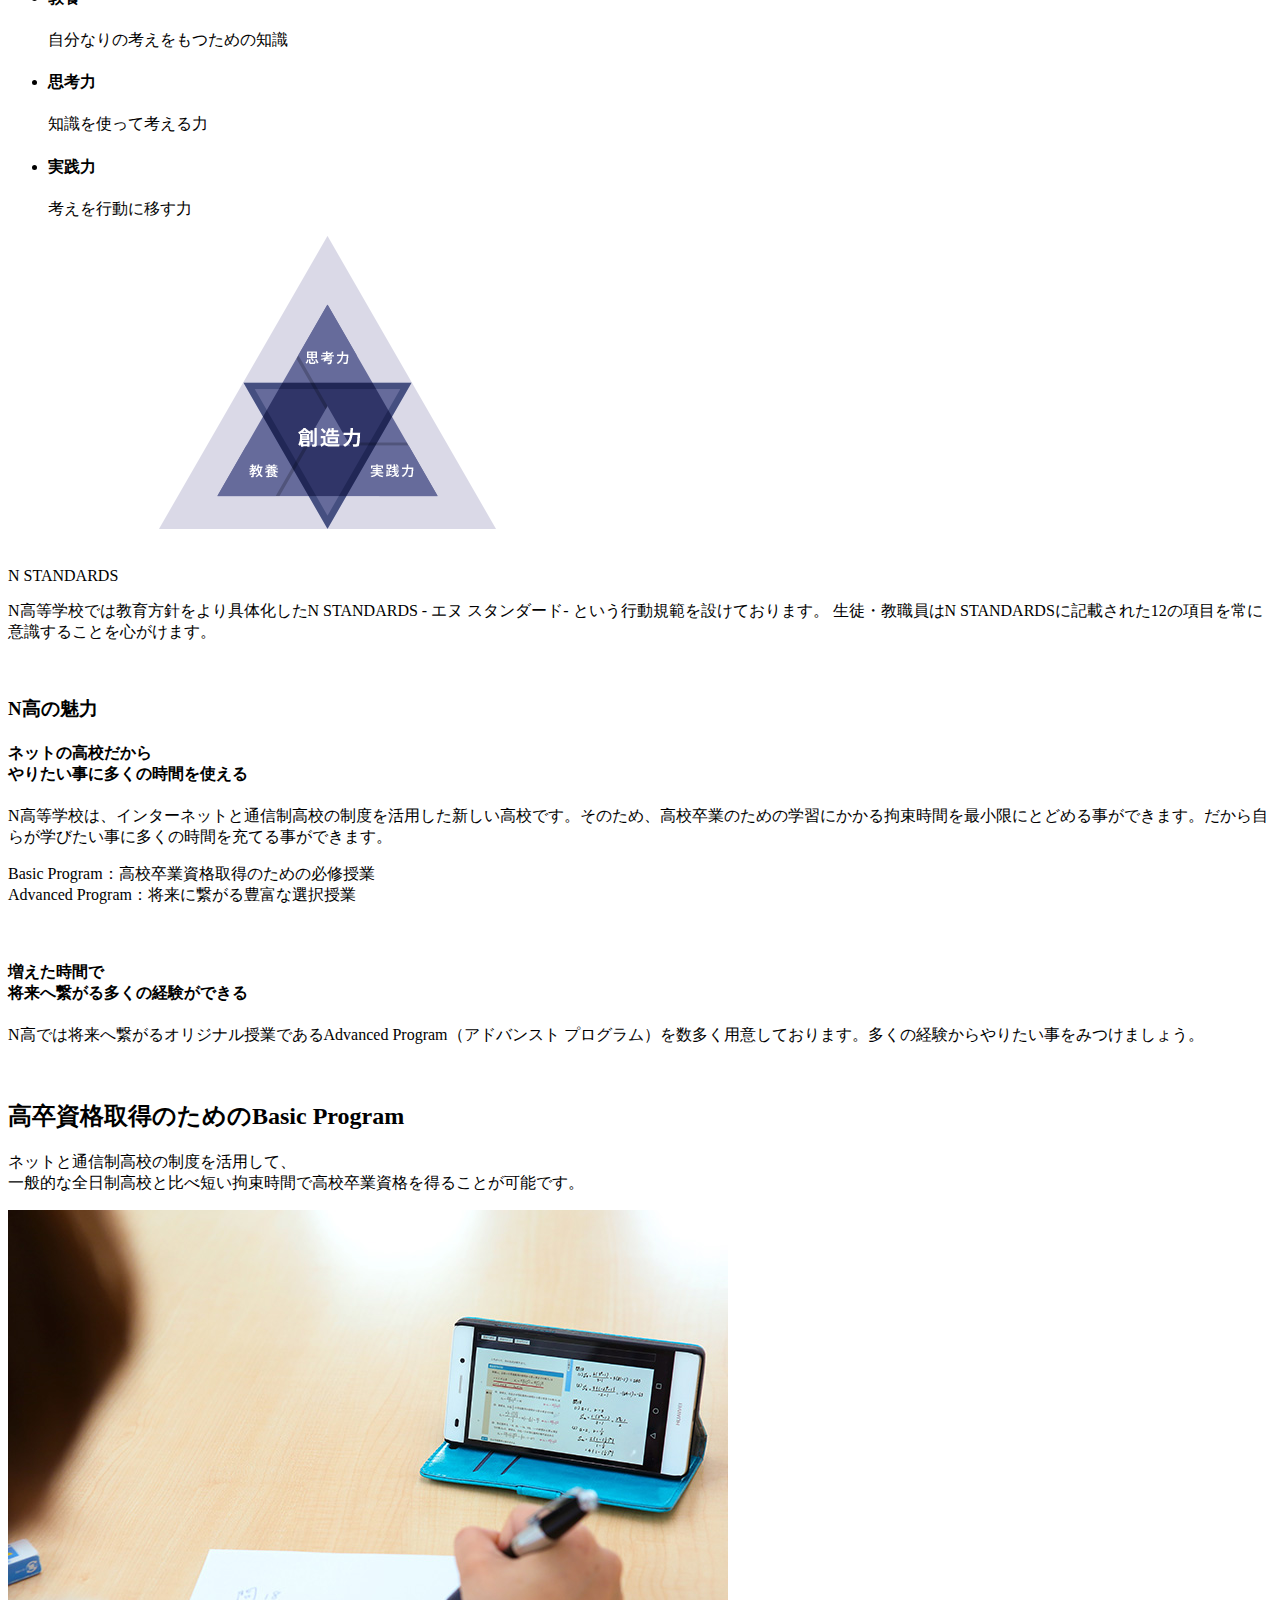
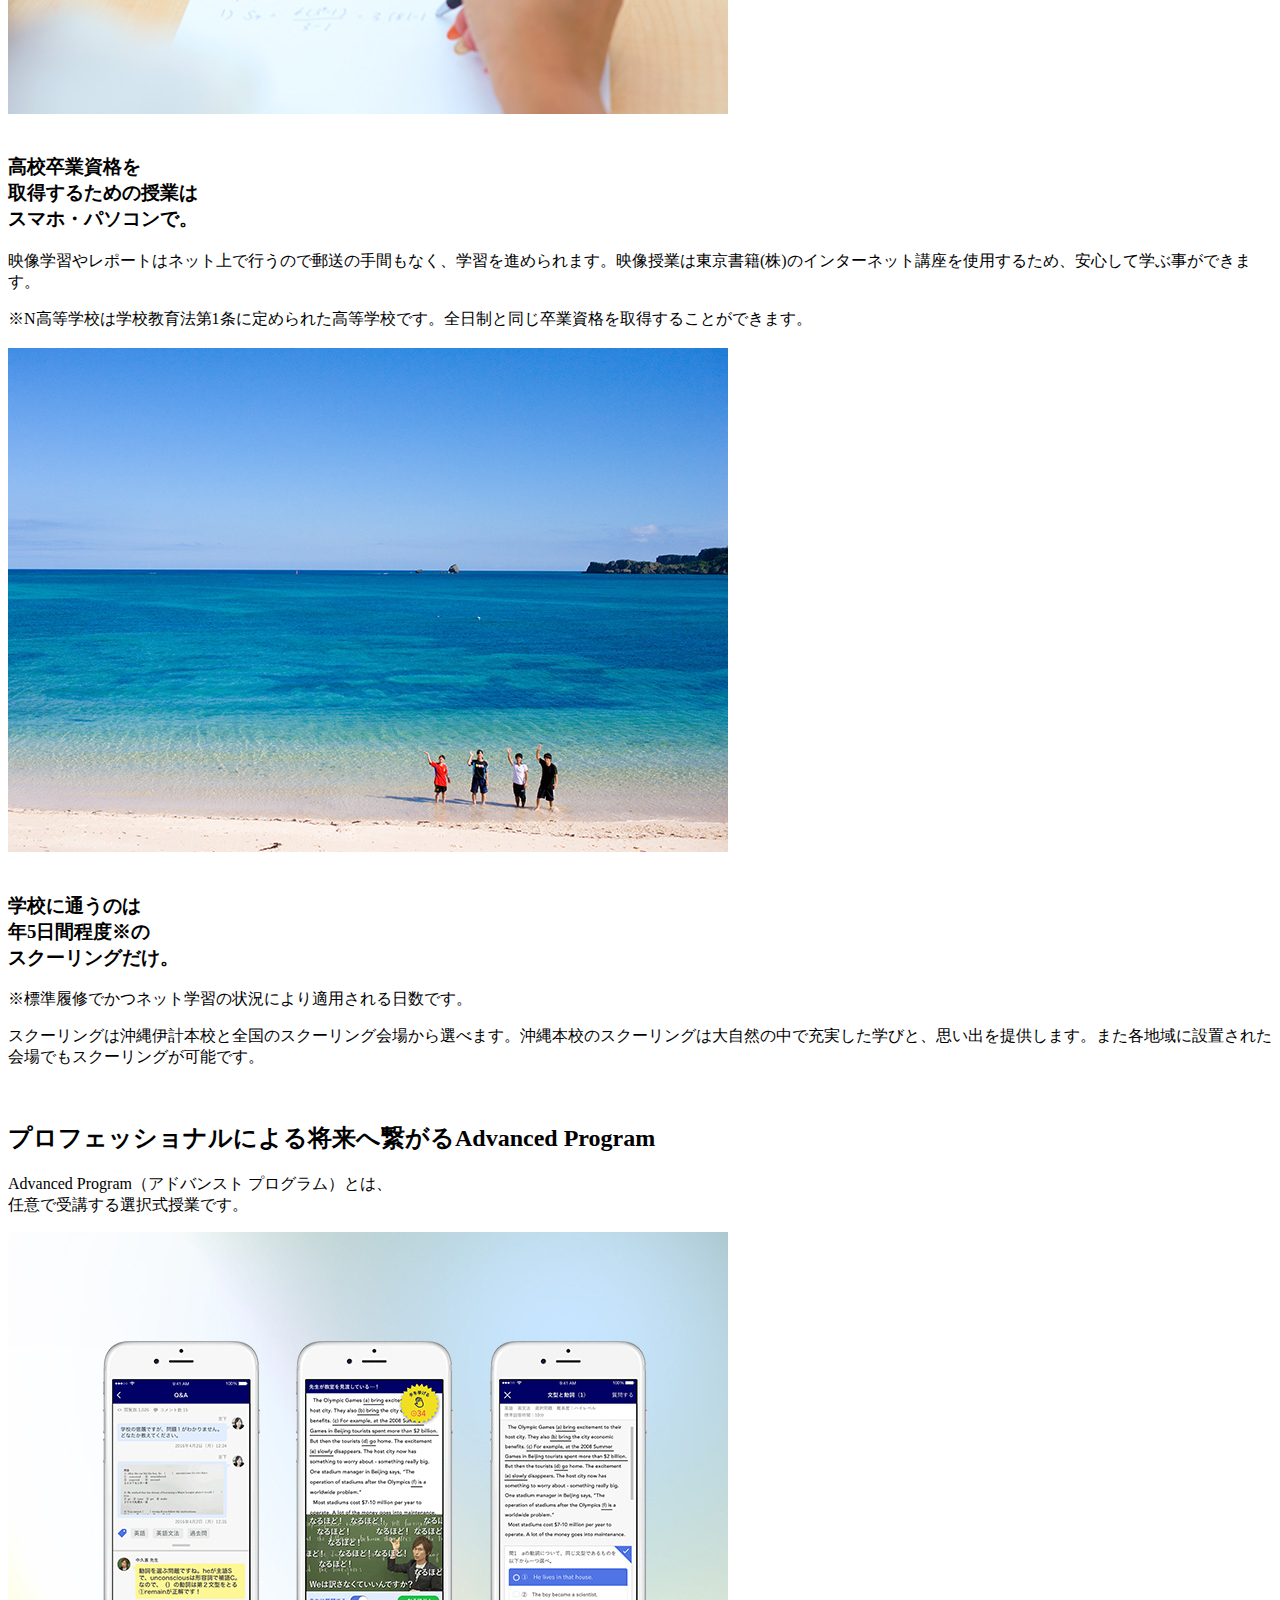
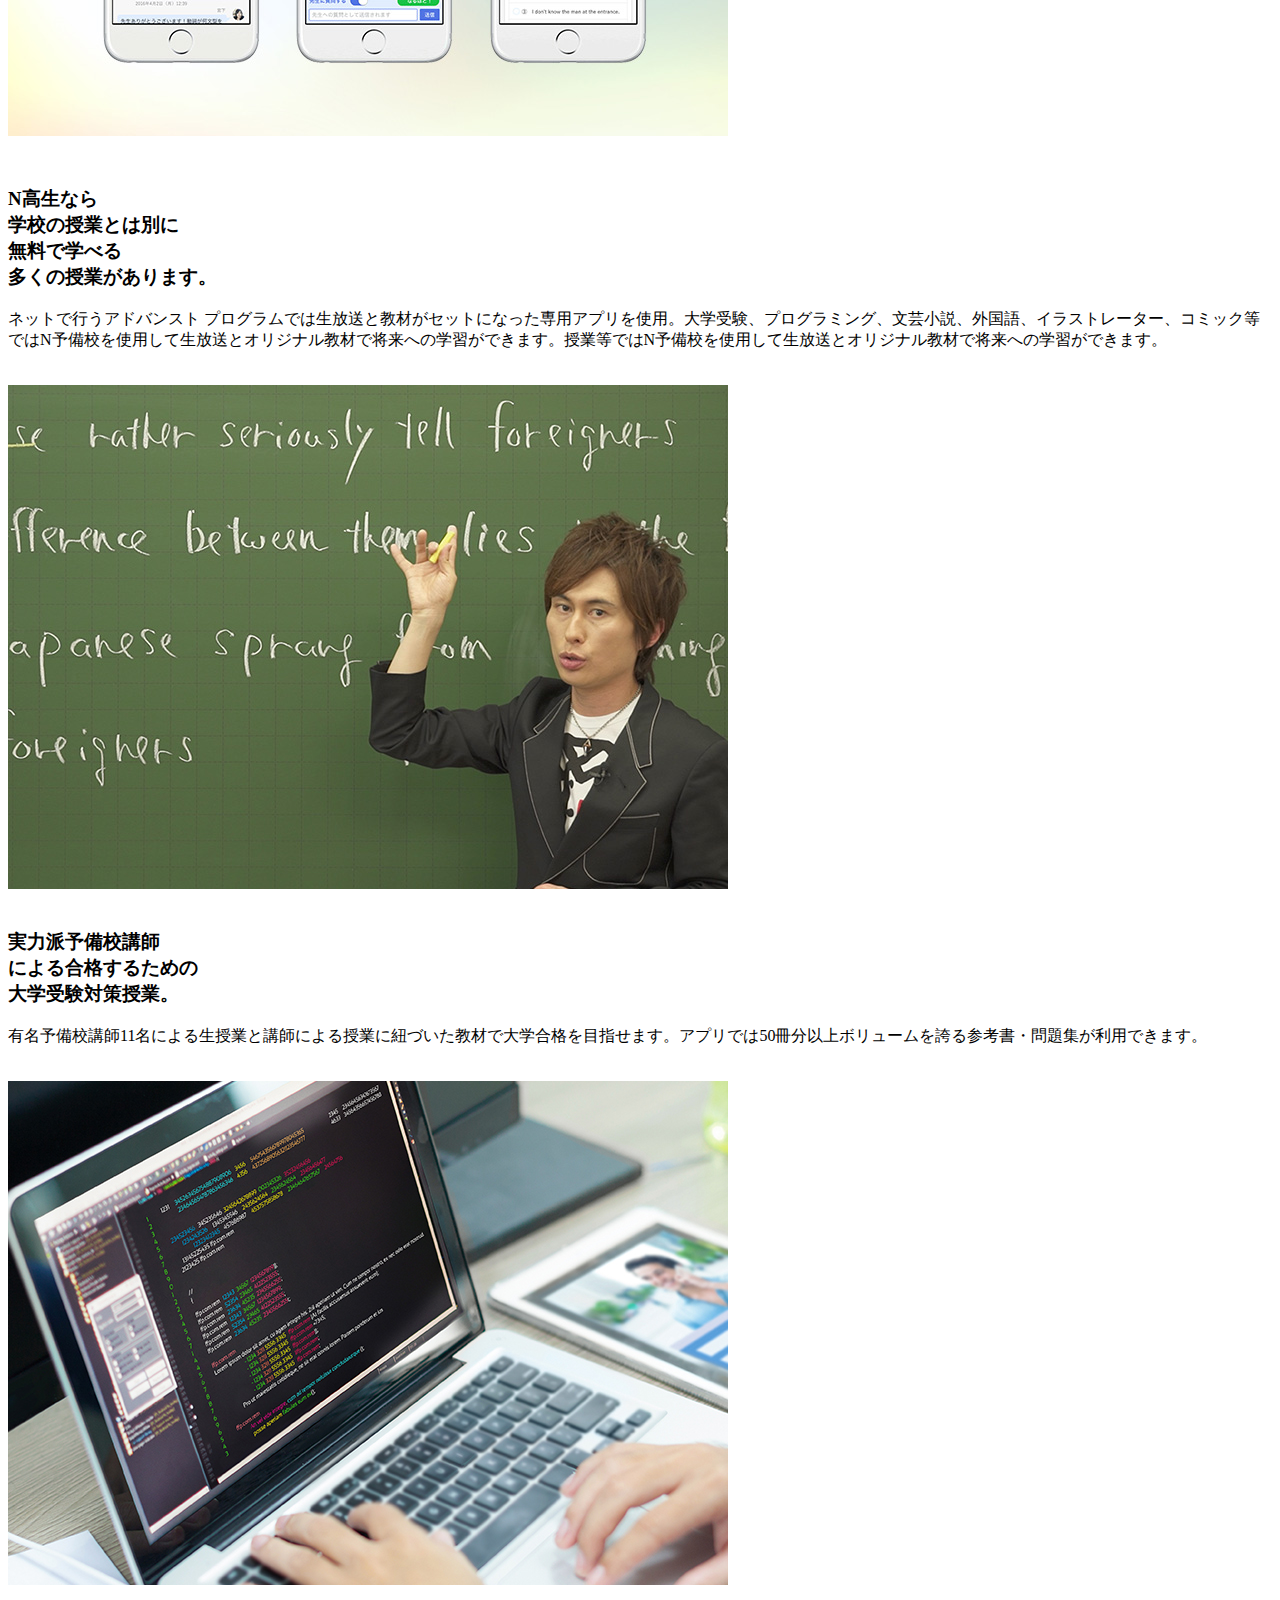
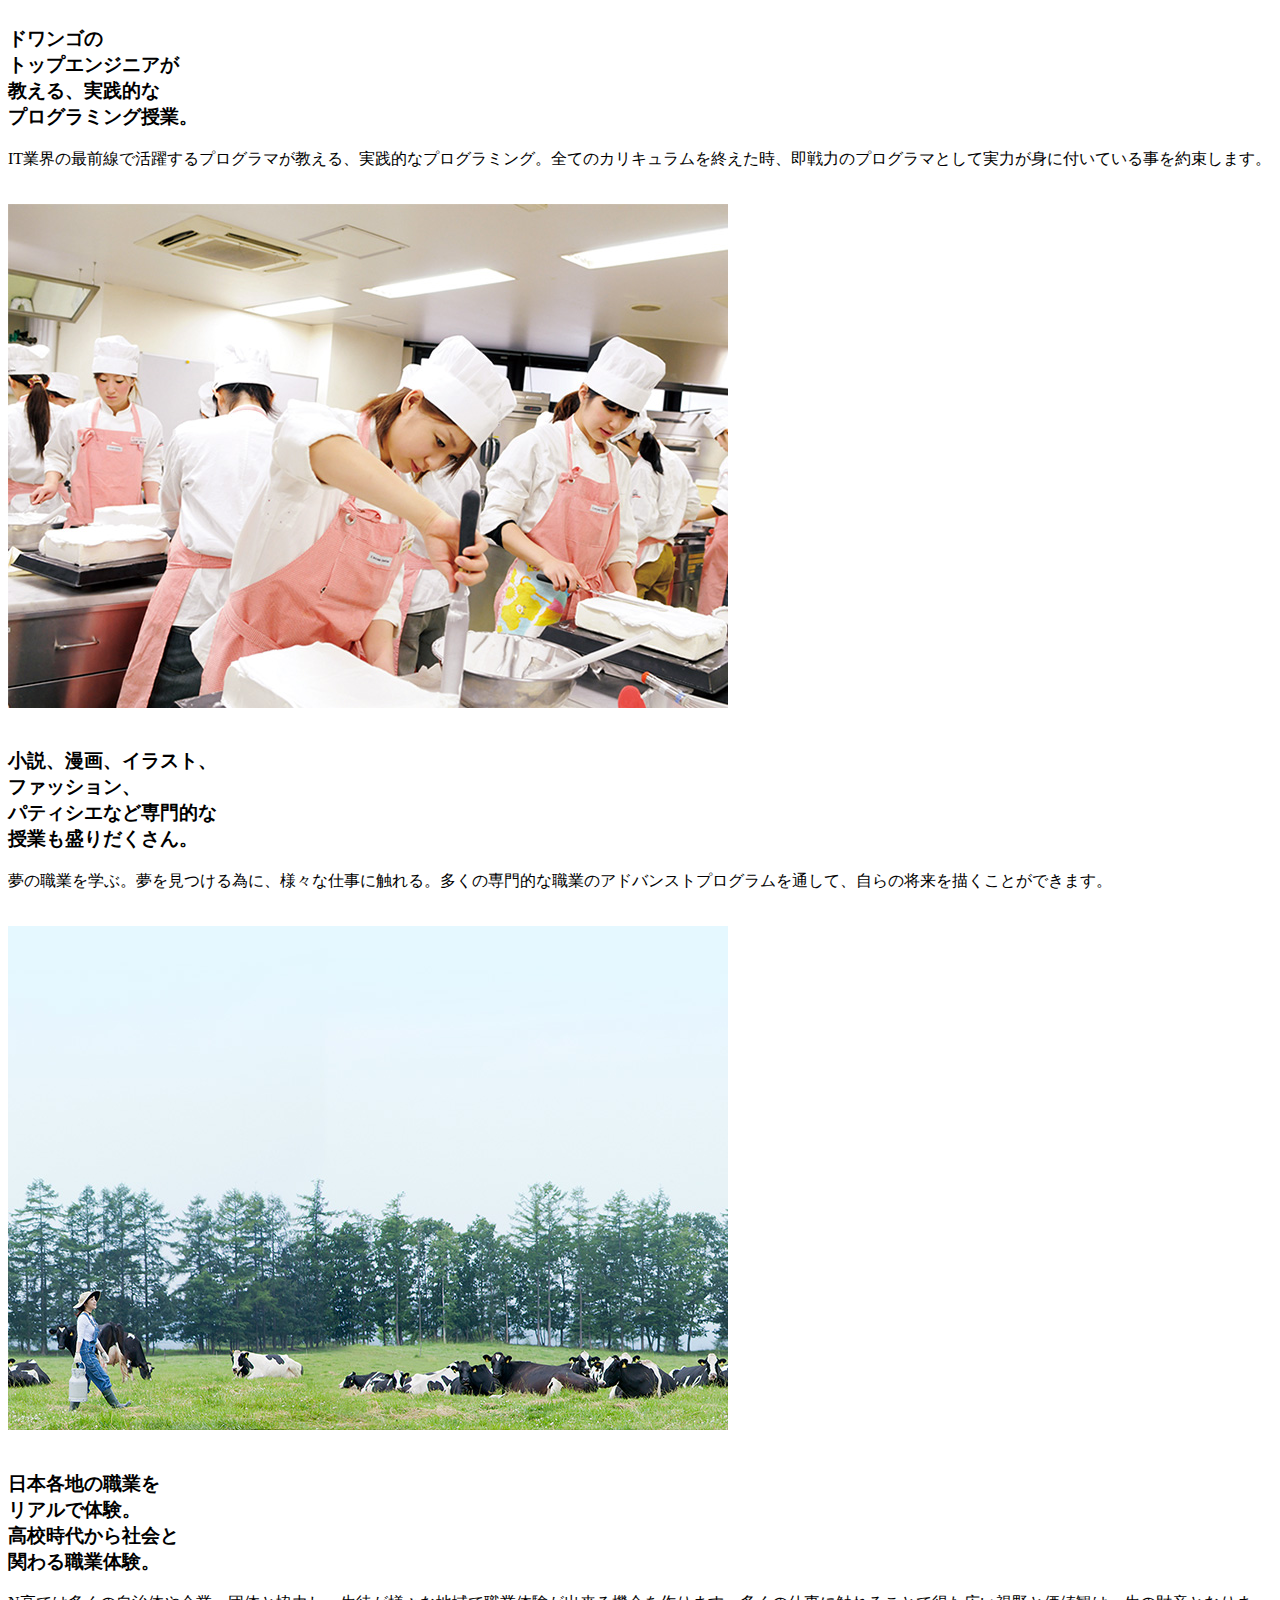
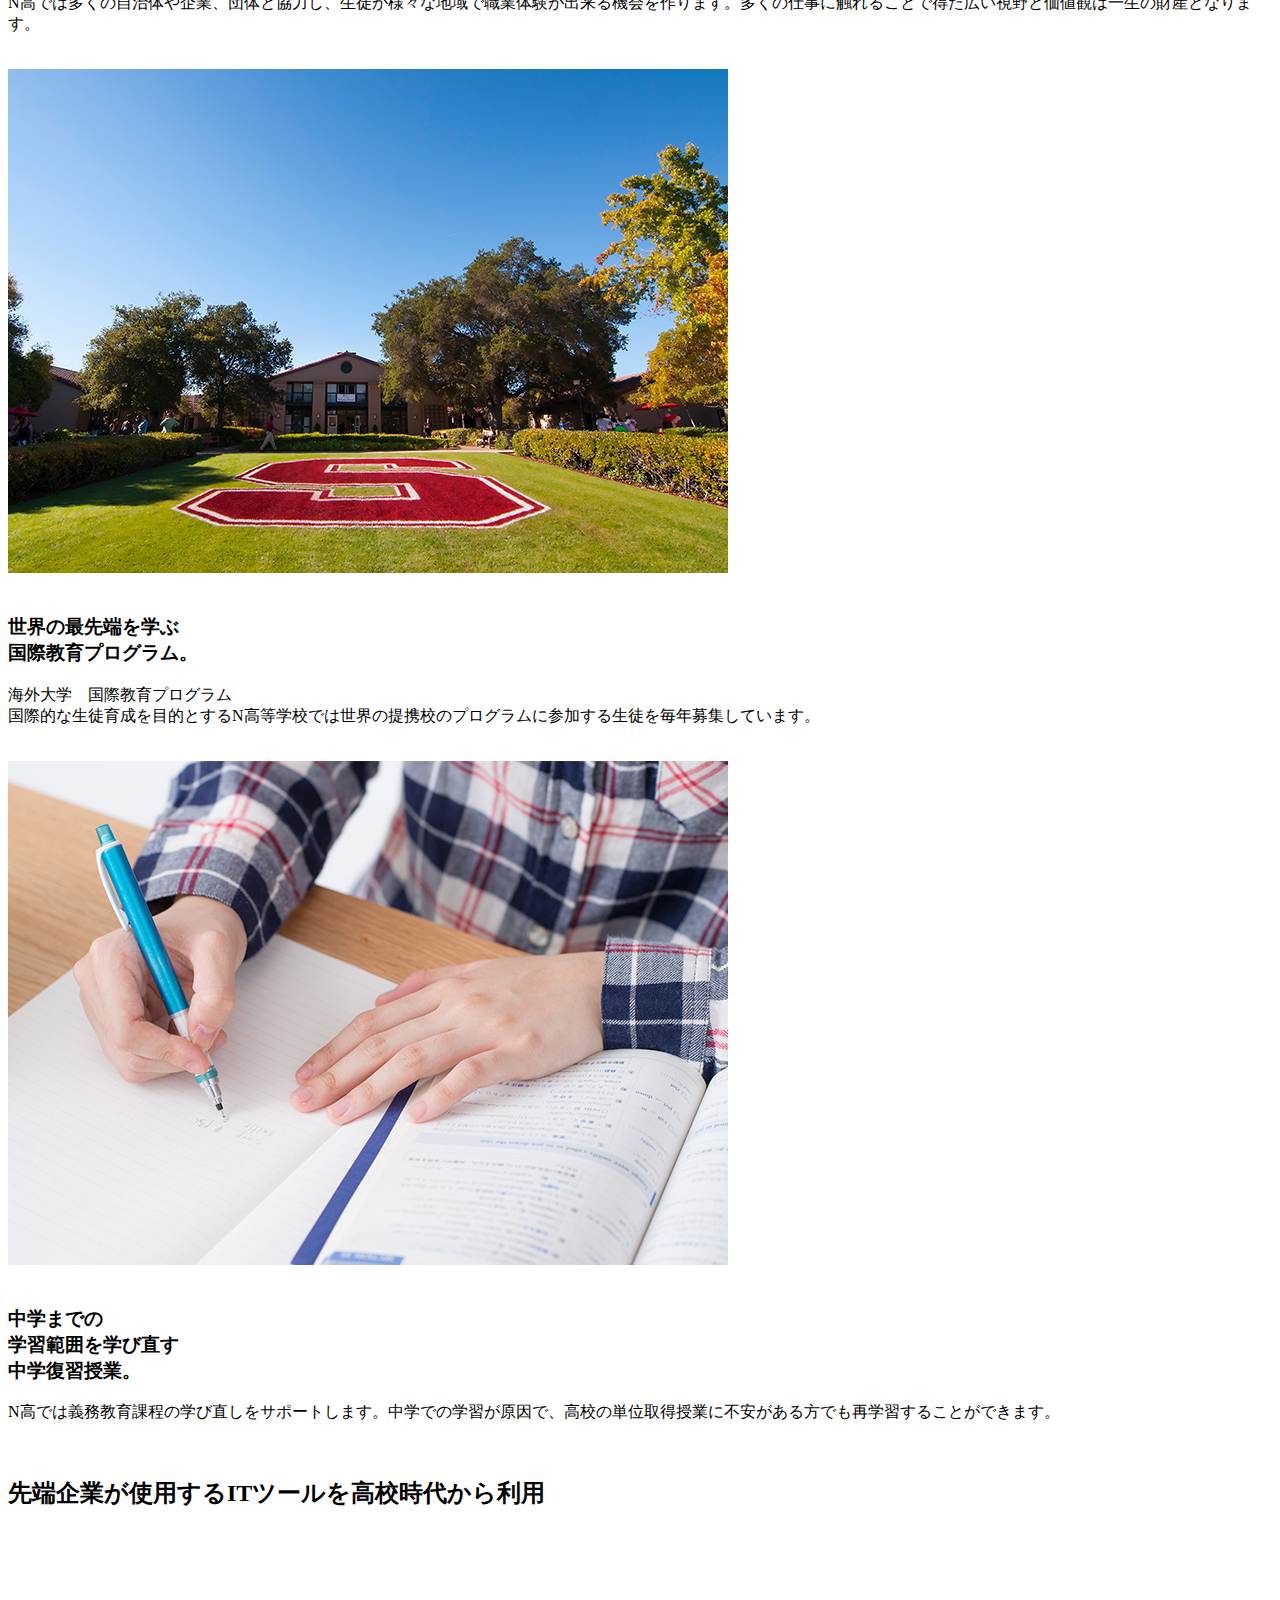
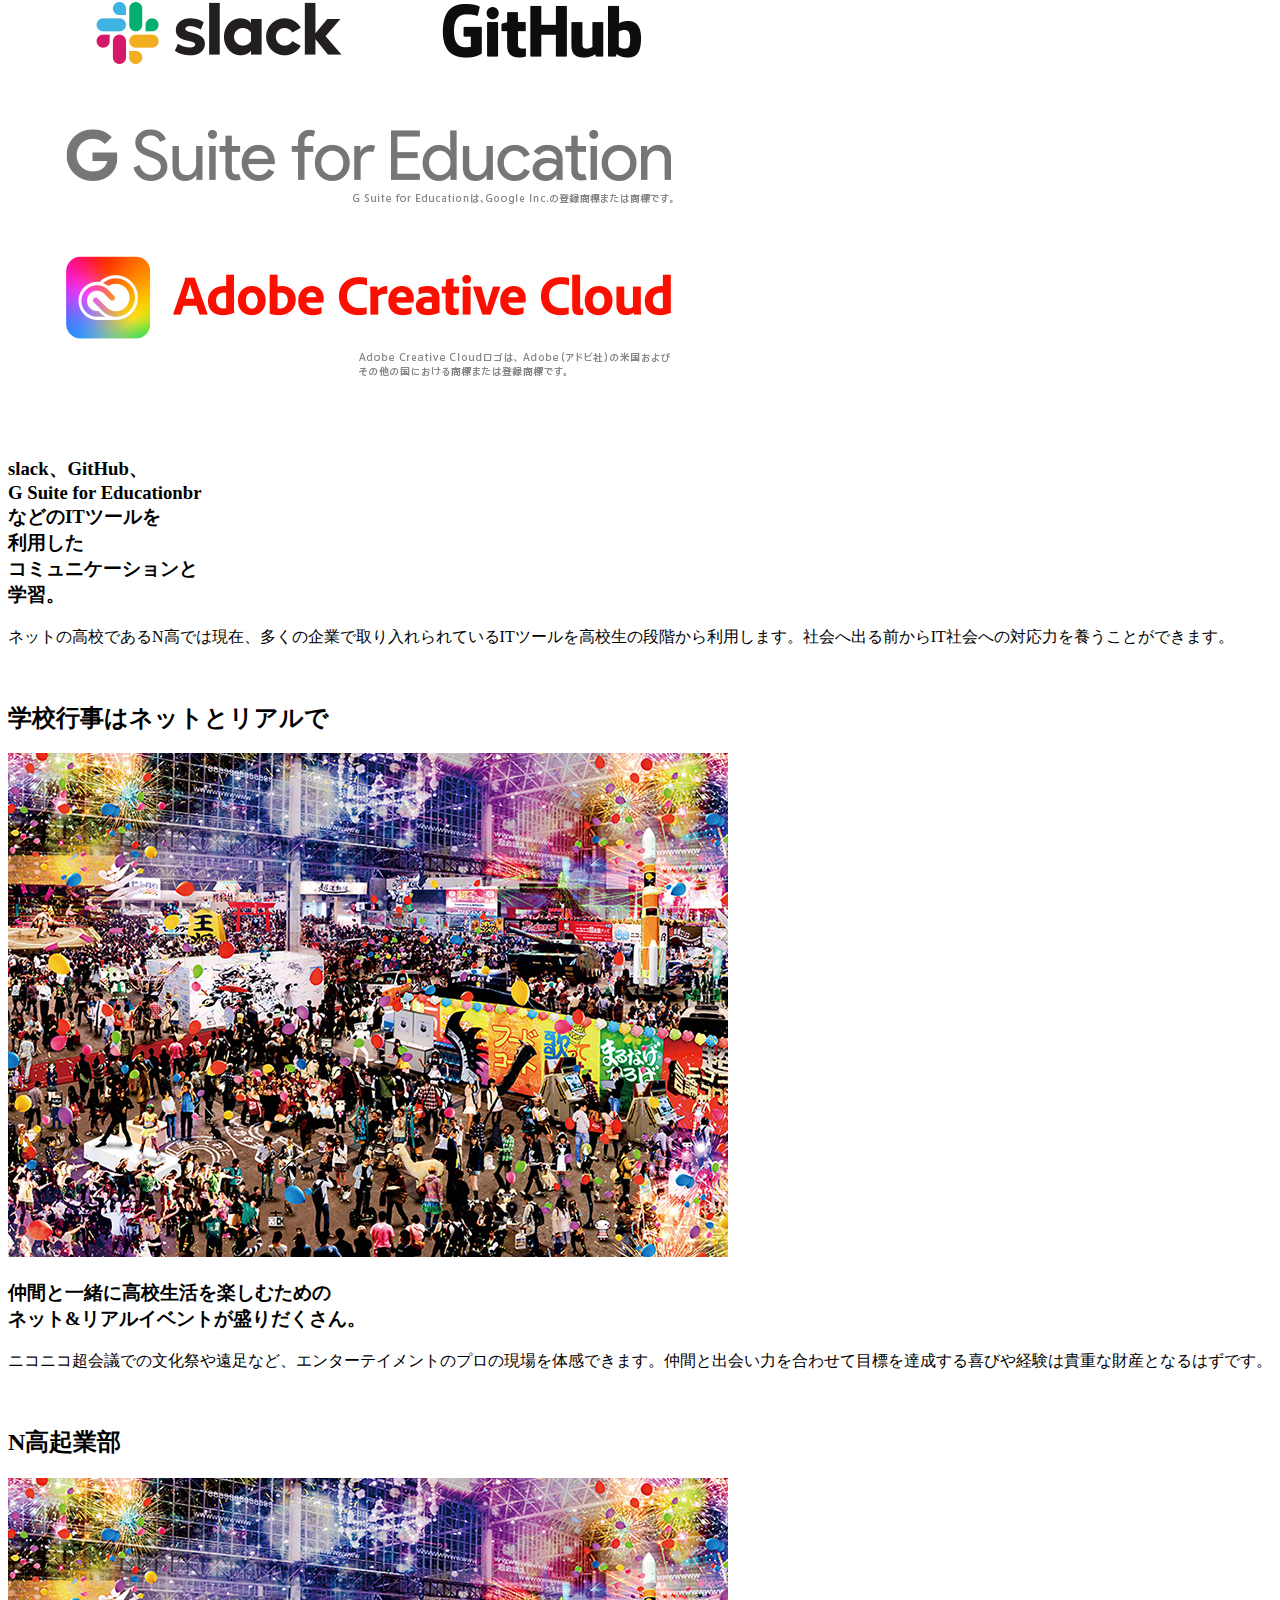
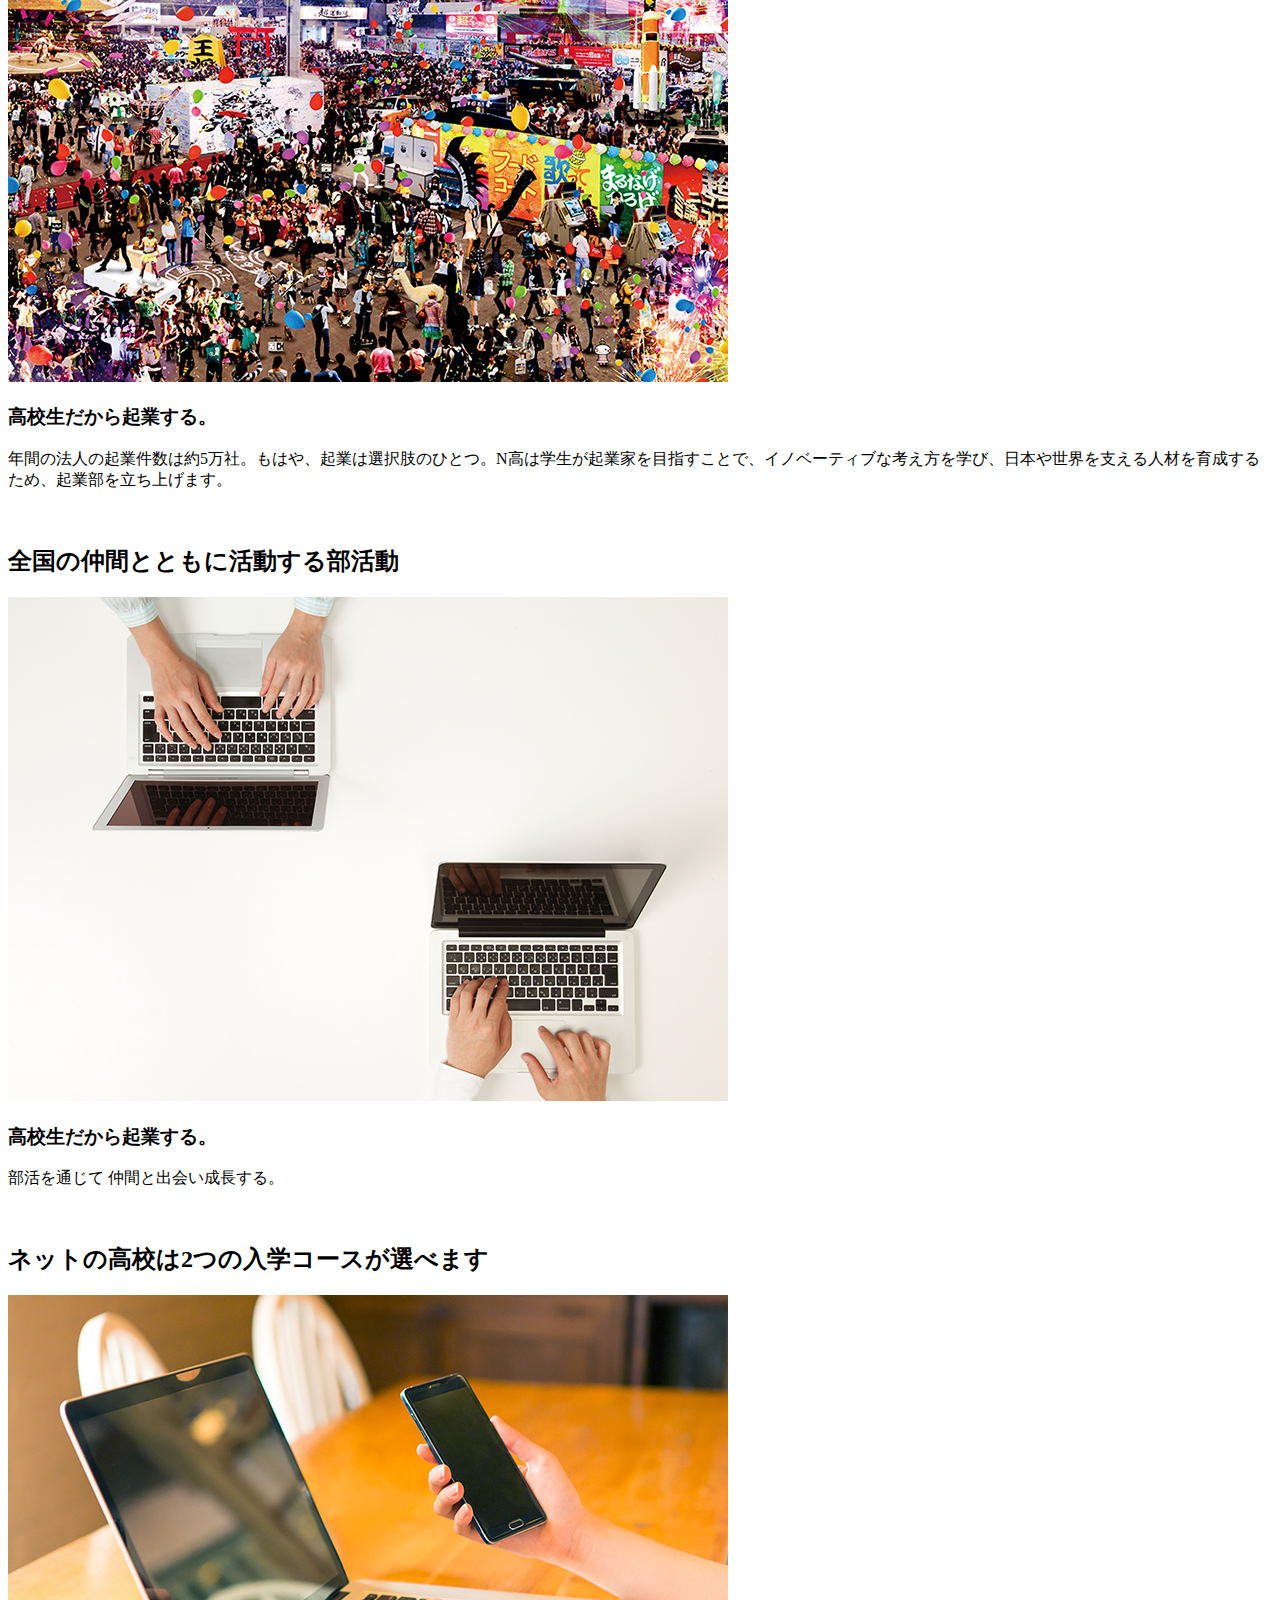
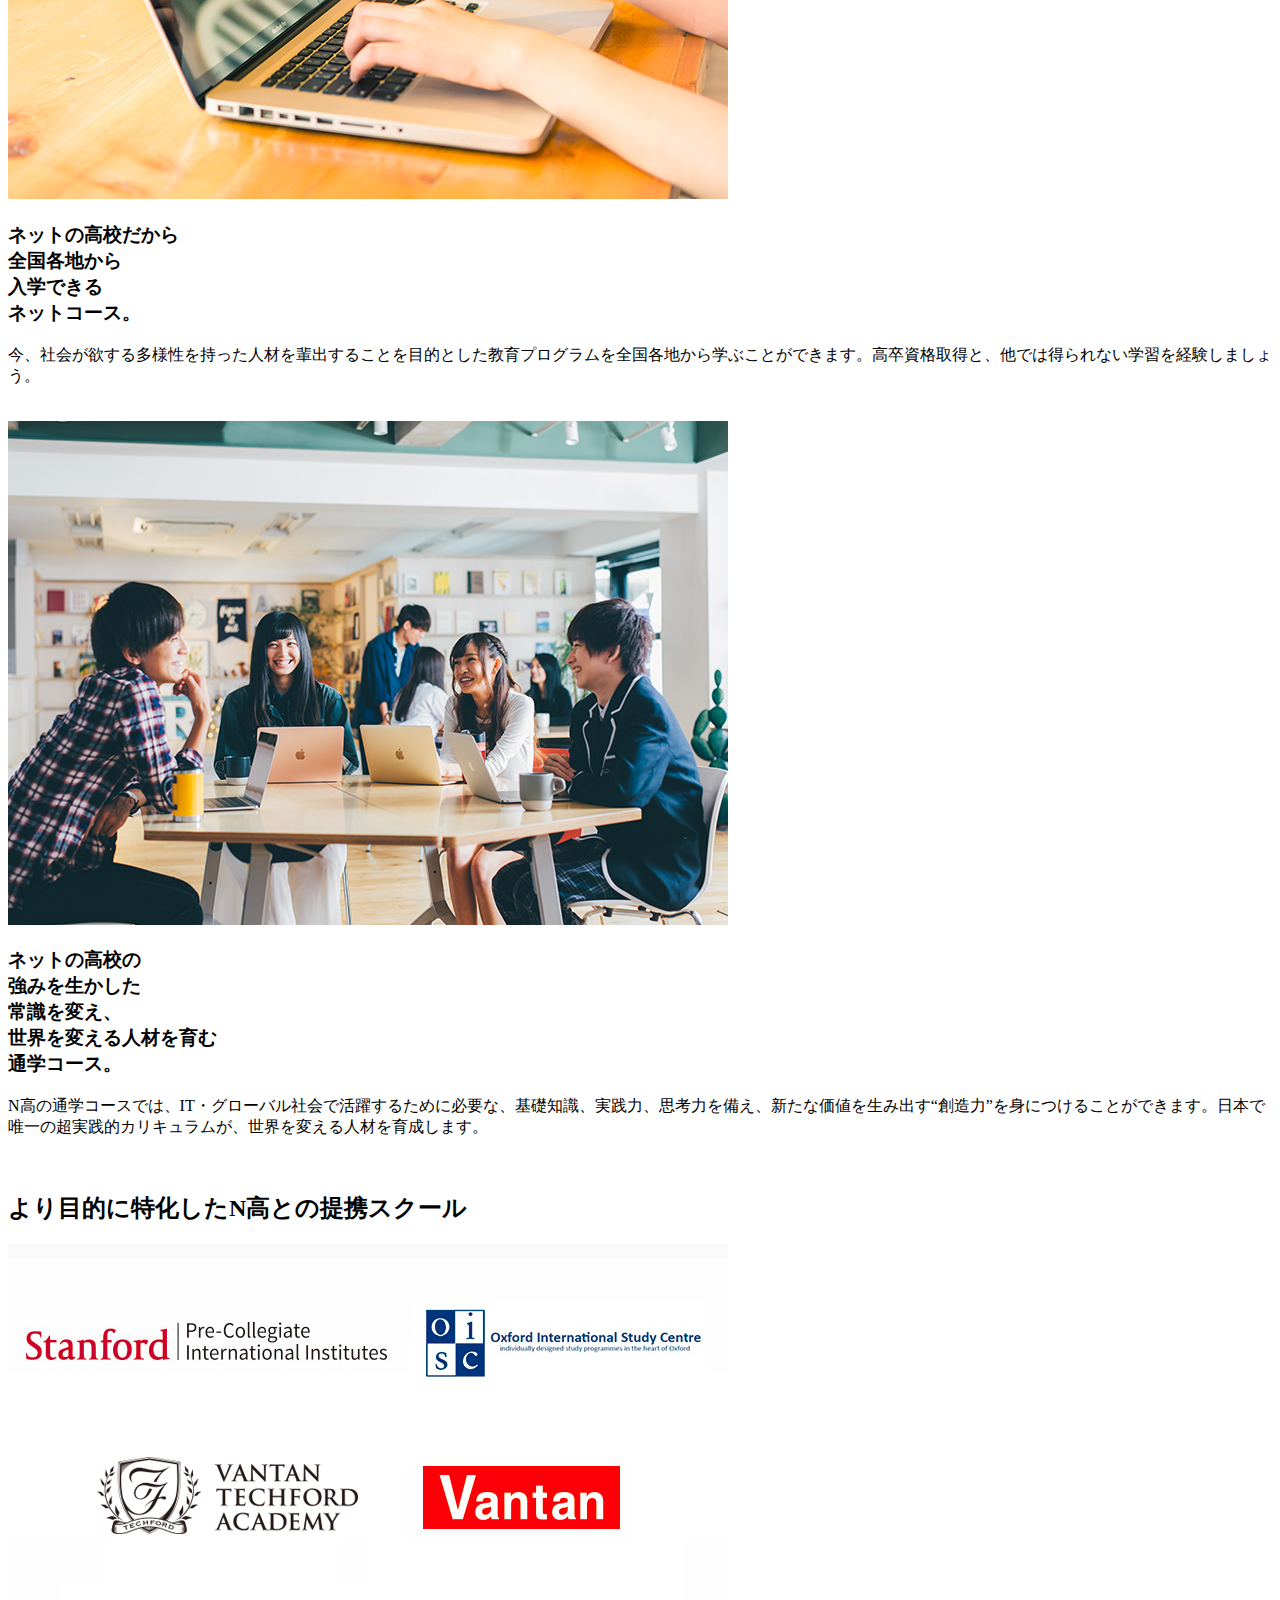
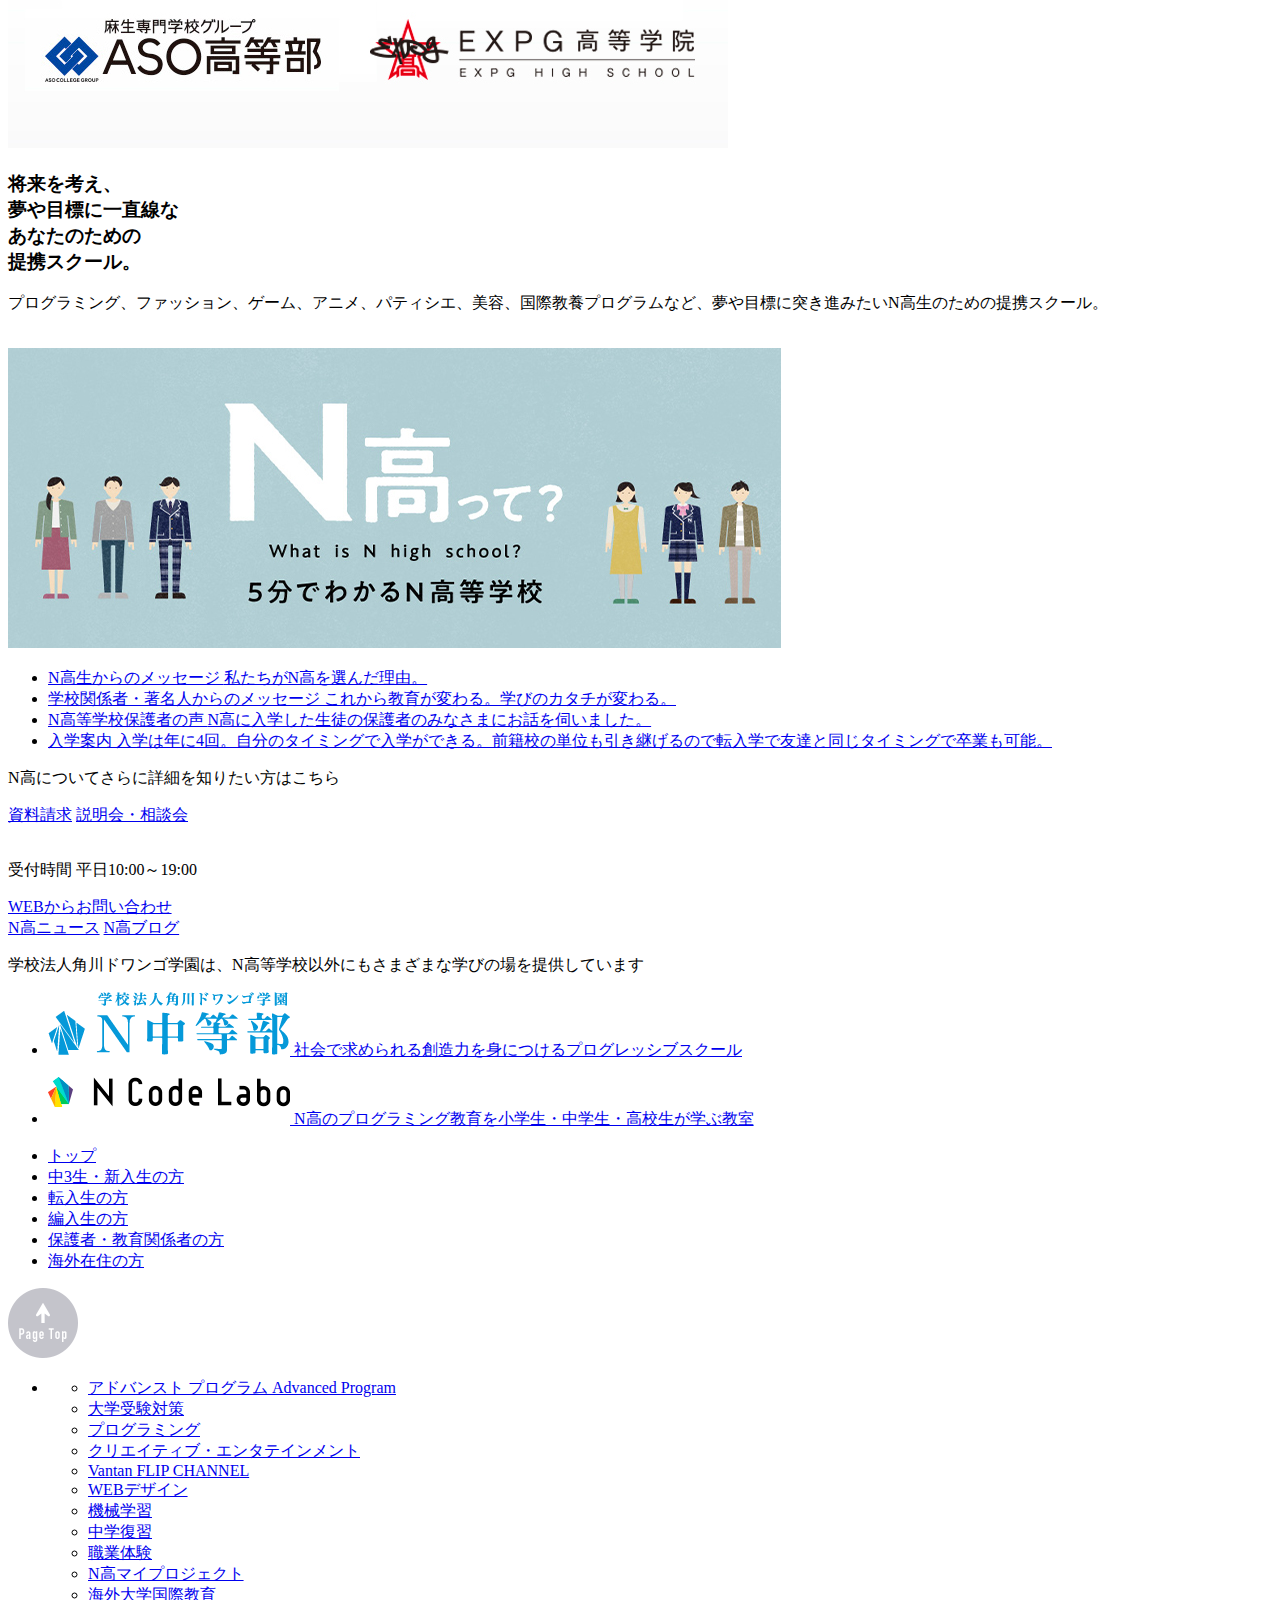
==== commit 02ce5506: "HTMLの実装" ====
--- a/index.html
+++ b/index.html
@@ -3,341 +3,819 @@
 <head>
     <meta charset="UTF-8">
     <meta name="viewport" content="width=device-width, initial-scale=1.0">
-    <meta name="description" content="NRIのデジタルビジネス戦略. NRI では、企業の DX に向けた取り組みについて、既存ビジネスの業務プロセス変革に寄与する DX を「DX1.0」、デジタルで新しいビジネスモデルそのものを生み出す DX を「DX2.0」と定義しています。">
-    <!-- <link rel="stylesheet" href="css/normalize.css"> -->
-    <link rel="stylesheet" href="css/style.css">
-    <title>NRIの強み：ビジネスモデルの特徴｜企業情報｜｜企業情報｜野村総合研究所(NRI)</title>
+    <meta name="description" content="N高について About school. IT×グローバル社会を生き抜く “創造力”を身につけ、 世界で活躍する ...">
+    <title>N高について｜N高等学校(通信制高校 高域・単位制)</title>
     <link rel="shortcut icon" href="favicon.ico">
-    <link rel="stylesheet" href="https://use.fontawesome.com/releases/v5.6.4/css/all.css">
 </head>
 <body>
-    <!-- ============== header ============== -->
     <header>
-        <div class="header-inner">
+        <div class="header-top">
+            <div class="wrapper">
+                <p>KADOKAWAが創る新しいネットの高校</p>
+                <ul class="top-nav">
+                    <li><a href="#">入学案内</a></li>
+                    <li><a href="#">キャンパス</a></li>
+                    <li><a href="#">ニュース</a></li>
+                    <li><a href="#">ブログ</a></li>
+                    <li><a href="#">WEB出願</a></li>
+                    <li><a href="#">卒業された方へ</a></li>
+                </ul>
+                <div class="login">
+                    <a href="#">生徒用ログイン</a>
+                </div>
+            </div>
+        </div><!-- /.header-top -->
+        <div class="header-middle">
             <div class="header-logo">
-                <a href="#"><img src="images/nri-logo.png" alt="NRIロゴ"></a>
-            </div>
-            <div class="header-nav">
-                <ul class="navigation">
-                    <li>
-                        <a href="#">ナレッジ・インサイト</a>
-                        <ul class="sub-nav">
-                            <li>
-                                <a href="#">ナレッジ・インサイトトップ</a>
-                            </li>
-                            <li>
-                                <ul>
-                                    <li><a href="#">刊行物</a></li>
-                                    <li><a href="#">書籍</a></li>
-                                    <li><a href="#">コラム</a></li>
-                                    <li><a href="#">セミナー資料</a></li>
-                                    <li><a href="#">レポート</a></li>
-                                    <li><a href="#">用語解説</a></li>
-                                </ul>
-                            </li>
-                        </ul>
-                    </li>
-                    <li>
-                        <a href="#">ソリューション・サービス</a>
-                        <ul class="sub-nav">
-                            <li ><a href="#">ソリューション・サービストップ</a></li>
-                            <li>
-                                <ul>
-                                    <li><a href="#">マネジメントコンサルティング</a></li>
-                                    <li><a href="#">システムコンサルティング</a></li>
-                                    <li><a href="#">金融ITソリューション</a></li>
-                                    <li><a href="#">産業ITソリューション</a></li>
-                                    <li><a href="#">IT基盤サービス</a></li>
-                                    <li><a href="#">ソリューション・製品・サービス</a></li>
-                                    <li><a href="#">お客様事例</a></li>
-                                    <li><a href="#">未来創発センター</a></li>
-                                </ul>
-                            </li>
-                        </ul>
-                    </li>
-                    <li>
-                        <a href="#">サステナビリティ</a>
-                        <ul class="sub-nav">
-                            <li><a href="#">サステナビリティトップ</a></li>
-                            <li><a href="#">サステナビリティマネジメント</a></li>
-                            <li><a href="#">取り組み</a></li>
-                            <li><a href="#">イベント</a></li>
-                        </ul>
-                    </li>
-                    <li> 
-                        <a href="#">ニュース</a>
-                        <ul class="sub-nav">
-                            <li><a href="#">ニューストップ</a></li>
-                            <li><a href="#">ニュースリリース</a></li>
-                            <li><a href="#">お知らせ</a></li>
-                            <li><a href="#">ライブラリ</a></li>
-                        </ul>
-                    </li>
-                    <li>
-                        <a href="#">企業情報</a>
-                        <ul class="sub-nav">
-                            <li><a href="#">企業情報トップ</a></li>
-                            <li><a href="#">社長メッセージ</a></li>
-                            <li><a href="#">経営方針</a></li>
-                            <li><a href="#">NRIの強み</a></li>
-                            <li><a href="#">企業案内</a></li>
-                            <li><a href="#">国内・海外拠点</a></li>
-                        </ul>
-                    </li>
-                    <li>
-                        <a href="#">株主・投資家情報(IR)</a>
-                        <ul class="sub-nav">
-                            <li><a href="#">株主・投資家情報(IR)トップ</a></li>
-                            <li><a href="#">IRニュース</a></li>
-                            <li><a href="#">IRイベント</a></li>
-                            <li><a href="#">経営方針</a></li>
-                            <li><a href="#">財務・業績</a></li>
-                            <li><a href="#">IRライブラリ</a></li>
-                            <li><a href="#">株式・格付情報</a></li>
-                            <li><a href="#">個人投資家の皆さまへ</a></li>
-                        </ul>
-                    </li>
-                    <li>
-                        <a href="#">採用情報</a>
-                    </li>
+                <a href="#"><img src="images/header_mainlogo_pc01.png" alt="N高等学校"></a>
+            </div>
+            <div class="header-tel">
+                <img src="images/header_tel03.png" alt="">
+                <p>受付時間：平日10:00～19:00</p>
+            </div>
+            <div class="header-sns">
+                <a href="#"><img src="images/header_social01_01.png" alt="facebook"></a>
+                <a href="#"><img src="images/header_social01_02.png" alt="twitter"></a>
+                <a href="#"><img src="images/header_social01_03.png" alt="YouTube"></a>
+            </div>
+        </div><!-- /.header-middle -->
+        <div class="header-nav">
+            <ul>
+                <li><a href="#">N高について</a></li>
+                <li><a href="#">ネットコース</a></li>
+                <li><a href="#">通学コース</a></li>
+                <li><a href="#">提携スクール</a></li>
+            </ul>
+            <a href="#">説明会</a>
+            <a href="#">資料請求</a>
+        </div><!-- /.header-nav -->
+        <div class="header-sub-nav">
+            <div class="warpper">
+                <ul>
+                    <li><a href="#">高卒資格取得について</a></li>
+                    <li><a href="#">Advanced Program</a></li>
+                    <li><a href="#">ITツール</a></li>
+                    <li><a href="#">イベント・学校行事</a></li>
+                    <li><a href="#">進路サポート</a></li>
+                    <li><a href="#">ネット部活</a></li>
+                    <li><a href="#">在校生の声</a></li>
+                    <li><a href="#">保護者の声</a></li>
+                    <li><a href="#">生徒の進路・活動実績</a></li>
+                    <li><a href="#">学校関係者・著名人からメッセージ</a></li>
+                    <li><a href="#">制服紹介</a></li>
+                    <li><a href="#">キャンパス</a></li>
+                    <li><a href="#">動画一覧</a></li>
+                    <li><a href="#">学費</a></li>
                 </ul>
             </div>
-            <div class="header-menu">
-                <ul>
-                    <li><a href="#"><img src="images/sarch-icon.svg" alt="サイト内検索"></a></li>
-                    <li><a href="#"><img src="images/global-icon.svg" alt="言語切替"></a></li>
-                    <li><a href="#"><img src="images/hamburger-icon.png" alt="メニュー"></a></li>
-                </ul>
-            </div>
+        </div><!-- /.header-sub-nav -->
+        <div class="header-title">
+            <h1>N高について</h1>
+            <img src="images/about_maintitle_ruby01.png" alt="">
         </div>
-        <div class="breadcrumb">
+        <div class="breadcramb">
             <ol>
-                <li><a href="#">NRI トップ</a></li>
-                <li><a href="#">企業情報</a></li>
-                <li>NRIの強み：NRIのデジタルビジネス戦略</li>
+                <li><a href="#">N高等学校 ｜ 通信制高校(広域)・単位制</a></li>
+                <li>N高について</li>
             </ol>
         </div>
-        <div id="page-top"><a href="#"><img src="images/chevron-top-icon.png" alt=""></a></div>
+        <div class="fixed-bar">
+            <div class="fixed-logo">
+                <a href="#"><img src="images/header_mainlogo_pc01.png" alt="N高等学校"></a>
+            </div>
+            <div class="fixed-tel">
+                <img src="header_tel01.png" alt="">
+            </div>
+            <p>	受付時間<br>
+                平日10:00～19:00
+            </p>
+            <a href="#">説明会</a>
+            <a href="#">資料請求</a>
+        </div><!-- /.fixed-bar -->
     </header>
-    <!-- ============== /header ============== -->
 
-    <!-- ============== main ============== -->
     <main>
-        <div class="container">
-            <div class="main-visual">
-                <div class="key-words">
-                    <p>NRIの強み</p>
-                    <h1>NRIのデジタルビジネス戦略</h1>
-                </div>
-            </div>
-            <div class="share-area">
+        <div class="introduction">
+            <div class="warpper">
+                <h2>
+                    IT×グローバル社会を生き抜く<br>
+                    “創造力”を身につけ、<br>
+                    世界で活躍する人材を育成する。
+                </h2>
+                <p>
+                    創造力をもった人とは、自分なりの考えをもって<br>
+                    主体的に行動できる人です。
+                </p>
+                <p>私たちの考える創造力とは、新しいモノを生み出す力だけではなく、自由な発想で考え、主体性をもって問題に取り組む力を指します。インターネットが社会に広がり、私たちの生活は大きく変わりました。インターネットを活用すれば、世界中の情報は誰にでも簡単に手に入ります。情報そのものだけでは価値を生まず、その情報を元に自分なりに考え、主体的に動ける人が価値を生み出せるのです。
+                    創造力を身につけるために、教養、思考力、実践力の三つを学びます。</p>
+                <div class="education">
+                    <h3>教育方針</h3>
+                    <div class="edu-list">
+                        <ul>
+                            <li><h4>教養</h4>自分なりの考えをもつための知識</li>
+                            <li><h4>思考力</h4>知識を使って考える力</li>
+                            <li><h4>実践力</h4>考えを行動に移す力</li>
+                        </ul>
+                        <div class="about-image">
+                            <img src="images/about_img00_01.png" alt="">
+                        </div>
+                    </div>
+                    <div class="n-standard">
+                        <div class="pict">
+                            <img src="image/credo_card.jpg" alt="">
+                        </div>
+                        <div class="text">
+                            <p class="title">N STANDARDS</p>
+                            <p>N高等学校では教育方針をより具体化したN STANDARDS - エヌ スタンダード- という行動規範を設けております。 生徒・教職員はN STANDARDSに記載された12の項目を常に意識することを心がけます。</p>
+                            <div class="read-more">
+                                <img src="imgaes/text_read_more01_black01.png" alt="">
+                            </div>
+                        </div>
+                        <a href="#"></a>
+                    </div>
+                </div><!-- /.education -->
+                <div class="nkou-charm">
+                    <h3>N高の魅力</h3>
+                    <div class="charm-block">
+                        <div class="text">
+                            <h4>ネットの高校だから<br>
+                                やりたい事に多くの時間を使える
+                            </h4>
+                            <p>N高等学校は、インターネットと通信制高校の制度を活用した新しい高校です。そのため、高校卒業のための学習にかかる拘束時間を最小限にとどめる事ができます。だから自らが学びたい事に多くの時間を充てる事ができます。</p>
+                            <p class="postscript">Basic Program：高校卒業資格取得のための必修授業<br>
+                                Advanced Program：将来に繋がる豊富な選択授業
+                            </p>
+                        </div>
+                        <div class="pict">
+                            <img src="about_img02_01.png" alt="">
+                        </div>
+                    </div>
+                    <div class="charm-block">
+                        <div class="text">
+                            <h4>増えた時間で<br>
+                                将来へ繋がる多くの経験ができる
+                            </h4>
+                            <p>N高では将来へ繋がるオリジナル授業であるAdvanced Program（アドバンスト プログラム）を数多く用意しております。多くの経験からやりたい事をみつけましょう。</p>
+                        </div>
+                        <div class="pict">
+                            <img src="about_img02_02.png" alt="">
+                        </div>
+                    </div>                
+                </div><!-- /.nkou-charm -->
+            </div><!-- /.wrapper -->
+        </div><!-- /.introduction -->
+        <div class="contents">
+            <div class="detail">
+                <div class="warpper">
+                    <h2>高卒資格取得のためのBasic Program</h2>
+                    <p>
+                        ネットと通信制高校の制度を活用して、<br>
+                        一般的な全日制高校と比べ短い拘束時間で高校卒業資格を得ることが可能です。
+                    </p>
+                    <div class="box">
+                        <div class="pict">
+                            <img src="images/about_img03_01.jpg" alt="">
+                        </div>
+                        <div class="text">
+                            <div class="index">
+                                <img src="text_basic_program01_white01.png" alt="">
+                            </div>
+                            <h3>
+                                高校卒業資格を<br>
+                                取得するための授業は<br>
+                                スマホ・パソコンで。
+                            </h3>
+                            <p>
+                                映像学習やレポートはネット上で行うので郵送の手間もなく、学習を進められます。映像授業は東京書籍(株)のインターネット講座を使用するため、安心して学ぶ事ができます。
+                            </p>
+                            <div class="note">
+                                ※N高等学校は学校教育法第1条に定められた高等学校です。全日制と同じ卒業資格を取得することができます。
+                            </div>
+                            <div class="read-more">
+                                <img src="imgaes/text_read_more01_black01.png" alt="">
+                            </div>
+                            <a href="#"></a>
+                        </div>
+                    </div><!-- /.box1 -->
+                    <div class="box">
+                        <div class="pict">
+                            <img src="images/about_img03_02.jpg" alt="">
+                        </div>
+                        <div class="text">
+                            <div class="index">
+                                <img src="text_basic_program01_white01.png" alt="">
+                            </div>
+                            <h3>
+                                学校に通うのは<br>
+                                年5日間程度※の<br>
+                                スクーリングだけ。
+                            </h3>
+                            <div class="note">
+                                ※標準履修でかつネット学習の状況により適用される日数です。
+                            </div>                            
+                            <p>
+                                スクーリングは沖縄伊計本校と全国のスクーリング会場から選べます。沖縄本校のスクーリングは大自然の中で充実した学びと、思い出を提供します。また各地域に設置された会場でもスクーリングが可能です。
+                            </p>
+                            <div class="read-more">
+                                <img src="imgaes/text_read_more01_black01.png" alt="">
+                            </div>
+                            <a href="#"></a>
+                        </div>
+                    </div><!-- /.box2 -->
+                </div>
+            </div>
+            <div class="detail">
+                <div class="warpper">
+                    <h2>プロフェッショナルによる将来へ繋がるAdvanced Program</h2>
+                    <p>
+                        Advanced Program（アドバンスト プログラム）とは、<br>
+                        任意で受講する選択式授業です。
+                    </p>
+                    <div class="box">
+                        <div class="pict">
+                            <img src="images/about_img04_01.jpg" alt="">
+                        </div>
+                        <div class="text">
+                            <div class="index">
+                                <img src="images/text_advanced_program01_white01.png" alt="">
+                            </div>
+                            <h3>
+                                N高生なら<br>
+                                学校の授業とは別に<br>
+                                無料で学べる<br>
+                                多くの授業があります。
+                            </h3>
+                            <p>
+                                ネットで行うアドバンスト プログラムでは生放送と教材がセットになった専用アプリを使用。大学受験、プログラミング、文芸小説、外国語、イラストレーター、コミック等ではN予備校を使用して生放送とオリジナル教材で将来への学習ができます。授業等ではN予備校を使用して生放送とオリジナル教材で将来への学習ができます。
+                            </p>
+                            <div class="read-more">
+                                <img src="imgaes/text_read_more01_black01.png" alt="">
+                            </div>
+                            <a href="#"></a>
+                        </div>
+                    </div><!-- /.box3 -->
+                    <div class="box">
+                        <div class="pict">
+                            <img src="images/about_img04_02.jpg" alt="">
+                        </div>
+                        <div class="text">
+                            <div class="index">
+                                <img src="text_advanced_program01_white01.png" alt="">
+                            </div>
+                            <h3>
+                                実力派予備校講師<br>
+                                による合格するための<br>
+                                大学受験対策授業。
+                            </h3>                          
+                            <p>
+                                有名予備校講師11名による生授業と講師による授業に紐づいた教材で大学合格を目指せます。アプリでは50冊分以上ボリュームを誇る参考書・問題集が利用できます。
+                            </p>
+                            <div class="read-more">
+                                <img src="imgaes/text_read_more01_black01.png" alt="">
+                            </div>
+                            <a href="#"></a>
+                        </div>
+                    </div><!-- /.box4 -->
+                    <div class="box">
+                        <div class="pict">
+                            <img src="images/about_img04_03.jpg" alt="">
+                        </div>
+                        <div class="text">
+                            <div class="index">
+                                <img src="text_advanced_program01_white01.png" alt="">
+                            </div>
+                            <h3>
+                                ドワンゴの<br>
+                                トップエンジニアが<br>
+                                教える、実践的な<br>
+                                プログラミング授業。
+                            </h3>                          
+                            <p>
+                                IT業界の最前線で活躍するプログラマが教える、実践的なプログラミング。全てのカリキュラムを終えた時、即戦力のプログラマとして実力が身に付いている事を約束します。
+                            </p>
+                            <div class="read-more">
+                                <img src="imgaes/text_read_more01_black01.png" alt="">
+                            </div>
+                            <a href="#"></a>
+                        </div>
+                    </div><!-- /.box5 -->
+                    <div class="box">
+                        <div class="pict">
+                            <img src="images/about_img04_04.jpg" alt="">
+                        </div>
+                        <div class="text">
+                            <div class="index">
+                                <img src="text_advanced_program01_white01.png" alt="">
+                            </div>
+                            <h3>
+                                小説、漫画、イラスト、<br>
+                                ファッション、<br>
+                                パティシエなど専門的な<br>
+                                授業も盛りだくさん。                                
+                            </h3>                          
+                            <p>
+                                夢の職業を学ぶ。夢を見つける為に、様々な仕事に触れる。多くの専門的な職業のアドバンストプログラムを通して、自らの将来を描くことができます。
+                            </p>
+                            <div class="read-more">
+                                <img src="imgaes/text_read_more01_black01.png" alt="">
+                            </div>
+                            <a href="#"></a>
+                        </div>
+                    </div><!-- /.box6 -->
+                    <div class="box">
+                        <div class="pict">
+                            <img src="images/about_img04_05.jpg" alt="">
+                        </div>
+                        <div class="text">
+                            <div class="index">
+                                <img src="text_advanced_program01_white01.png" alt="">
+                            </div>
+                            <h3>
+                                日本各地の職業を<br>
+                                リアルで体験。<br>
+                                高校時代から社会と<br>
+                                関わる職業体験。                             
+                            </h3>                          
+                            <p>
+                                N高では多くの自治体や企業、団体と協力し、生徒が様々な地域で職業体験が出来る機会を作ります。多くの仕事に触れることで得た広い視野と価値観は一生の財産となります。
+                            </p>
+                            <div class="read-more">
+                                <img src="imgaes/text_read_more01_black01.png" alt="">
+                            </div>
+                            <a href="#"></a>
+                        </div>
+                    </div><!-- /.box7 -->
+                    <div class="box">
+                        <div class="pict">
+                            <img src="images/about_img04_06.jpg" alt="">
+                        </div>
+                        <div class="text">
+                            <div class="index">
+                                <img src="text_advanced_program01_white01.png" alt="">
+                            </div>
+                            <h3>
+                                世界の最先端を学ぶ<br>
+                                国際教育プログラム。                             
+                            </h3>                          
+                            <p>
+                                海外大学　国際教育プログラム<br>
+                                国際的な生徒育成を目的とするN高等学校では世界の提携校のプログラムに参加する生徒を毎年募集しています。
+                            </p>
+                            <div class="read-more">
+                                <img src="imgaes/text_read_more01_black01.png" alt="">
+                            </div>
+                            <a href="#"></a>
+                        </div>
+                    </div><!-- /.box8 -->
+                    <div class="box">
+                        <div class="pict">
+                            <img src="images/about_img04_07.jpg" alt="">
+                        </div>
+                        <div class="text">
+                            <div class="index">
+                                <img src="text_advanced_program01_white01.png" alt="">
+                            </div>
+                            <h3>
+                                中学までの<br>
+                                学習範囲を学び直す<br>
+                                中学復習授業。                           
+                            </h3>                          
+                            <p>
+                                N高では義務教育課程の学び直しをサポートします。中学での学習が原因で、高校の単位取得授業に不安がある方でも再学習することができます。
+                            </p>
+                            <div class="read-more">
+                                <img src="imgaes/text_read_more01_black01.png" alt="">
+                            </div>
+                            <a href="#"></a>
+                        </div>
+                    </div><!-- /.box9 -->
+                </div>
+            </div>
+            <div class="detail">
+                <div class="warpper">
+                    <h2>先端企業が使用するITツールを高校時代から利用</h2>
+                    <div class="box">
+                        <div class="pict">
+                            <img src="images/about_img05_01.jpg" alt="">
+                        </div>
+                        <div class="text">
+                            <h3>
+                                slack、GitHub、<br>
+                                G Suite for Educationbr <br>
+                                などのITツールを<br>
+                                利用した<br>
+                                コミュニケーションと<br>
+                                学習。
+                            </h3>
+                            <p>
+                                ネットの高校であるN高では現在、多くの企業で取り入れられているITツールを高校生の段階から利用します。社会へ出る前からIT社会への対応力を養うことができます。
+                            </p>
+                            <div class="read-more">
+                                <img src="imgaes/text_read_more01_black01.png" alt="">
+                            </div>
+                            <a href="#"></a>
+                        </div>
+                    </div><!-- /.box10 -->
+                </div>
+            </div>
+            <div class="detail">
+                <div class="warpper">
+                    <h2>学校行事はネットとリアルで</h2>
+                    <div class="box">
+                        <div class="pict">
+                            <img src="images/about_img06_01.jpg" alt="">
+                        </div>
+                        <div class="text">
+                            <h3>
+                                仲間と一緒に高校生活を楽しむための<br>
+                                ネット&amp;リアルイベントが盛りだくさん。
+                            </h3>
+                            <p>
+                                ニコニコ超会議での文化祭や遠足など、エンターテイメントのプロの現場を体感できます。仲間と出会い力を合わせて目標を達成する喜びや経験は貴重な財産となるはずです。
+                            </p>
+                            <div class="read-more">
+                                <img src="imgaes/text_read_more01_black01.png" alt="">
+                            </div>
+                            <a href="#"></a>
+                        </div>
+                    </div><!-- /.box11 -->
+                </div>
+            </div>
+            <div class="detail">
+                <div class="warpper">
+                    <h2>N高起業部</h2>
+                    <div class="box">
+                        <div class="pict">
+                            <img src="images/about_img06_01.jpg" alt="">
+                        </div>
+                        <div class="text">
+                            <h3>
+                                高校生だから起業する。
+                            </h3>
+                            <p>
+                                年間の法人の起業件数は約5万社。もはや、起業は選択肢のひとつ。N高は学生が起業家を目指すことで、イノベーティブな考え方を学び、日本や世界を支える人材を育成するため、起業部を立ち上げます。
+                            </p>
+                            <div class="read-more">
+                                <img src="imgaes/text_read_more01_black01.png" alt="">
+                            </div>
+                            <a href="#"></a>
+                        </div>
+                    </div><!-- /.box12 -->
+                </div>
+            </div>
+            <div class="detail">
+                <div class="warpper">
+                    <h2>全国の仲間とともに活動する部活動</h2>
+                    <div class="box">
+                        <div class="pict">
+                            <img src="images/about_img07_01.jpg" alt="">
+                        </div>
+                        <div class="text">
+                            <h3>
+                                高校生だから起業する。
+                            </h3>
+                            <p>
+                                部活を通じて
+                                仲間と出会い成長する。
+                            </p>
+                            <div class="read-more">
+                                <img src="imgaes/text_read_more01_black01.png" alt="">
+                            </div>
+                            <a href="#"></a>
+                        </div>
+                    </div><!-- /.box13 -->
+                </div>
+            </div>
+            <div class="detail">
+                <div class="warpper">
+                    <h2>ネットの高校は2つの入学コースが選べます</h2>
+                    <div class="box">
+                        <div class="pict">
+                            <img src="images/about_img08_01.jpg" alt="">
+                        </div>
+                        <div class="text">
+                            <h3>
+                                ネットの高校だから<br>
+                                全国各地から<br>
+                                入学できる<br>
+                                ネットコース。
+                            </h3>
+                            <p>
+                                今、社会が欲する多様性を持った人材を輩出することを目的とした教育プログラムを全国各地から学ぶことができます。高卒資格取得と、他では得られない学習を経験しましょう。
+                            </p>
+                            <div class="read-more">
+                                <img src="imgaes/text_read_more01_black01.png" alt="">
+                            </div>
+                            <a href="#"></a>
+                        </div>
+                    </div><!-- /.box14 -->
+                    <div class="box">
+                        <div class="pict">
+                            <img src="images/about_img08_02.jpg" alt="">
+                        </div>
+                        <div class="text">
+                            <h3>
+                                ネットの高校の<br>
+                                強みを生かした<br>
+                                常識を変え、<br>
+                                世界を変える人材を育む<br>
+                                通学コース。
+                            </h3>
+                            <p>
+                                N高の通学コースでは、IT・グローバル社会で活躍するために必要な、基礎知識、実践力、思考力を備え、新たな価値を生み出す“創造力”を身につけることができます。日本で唯一の超実践的カリキュラムが、世界を変える人材を育成します。
+                            </p>
+                            <div class="read-more">
+                                <img src="imgaes/text_read_more01_black01.png" alt="">
+                            </div>
+                            <a href="#"></a>
+                        </div>
+                    </div><!-- /.box15 -->
+                </div>
+            </div>
+            <div class="detail">
+                <h2>より目的に特化したN高との提携スクール</h2>
+                <div class="box">
+                    <div class="pict">
+                        <img src="images/about_img09_04.jpg" alt="">
+                    </div>
+                    <div class="text">
+                        <h3>
+                            将来を考え、<br>
+                            夢や目標に一直線な<br>
+                            あなたのための<br>
+                            提携スクール。
+                        </h3>
+                        <p>
+                            プログラミング、ファッション、ゲーム、アニメ、パティシエ、美容、国際教養プログラムなど、夢や目標に突き進みたいN高生のための提携スクール。
+                        </p>
+                        <div class="read-more">
+                            <img src="imgaes/text_read_more01_black01.png" alt="">
+                        </div>
+                        <a href="#"></a>
+                    </div>
+                </div><!-- /.box16 -->
+                <a href="#" class="what-nkou"><img src="images/about_banner_sp.jpg" alt="５分でわかるN高等学校"></a>
+            </div>
+            <div class="detail">
+                <ul class="message-link">
+                    <li>
+                        <a href="#">
+                            N高生からのメッセージ
+                            <span>私たちがN高を選んだ理由。</span>
+                        </a>
+                    </li>
+                    <li>
+                        <a href="#">
+                            学校関係者・著名人からのメッセージ
+                            <span>これから教育が変わる。学びのカタチが変わる。</span>
+                        </a>
+                    </li>
+                    <li>
+                        <a href="#">
+                            N高等学校保護者の声
+                            <span>N高に入学した生徒の保護者のみなさまにお話を伺いました。</span>
+                        </a>
+                    </li>
+                    <li>
+                        <a href="#">
+                            入学案内
+                            <span>入学は年に4回。自分のタイミングで入学ができる。前籍校の単位も引き継げるので転入学で友達と同じタイミングで卒業も可能。</span>
+                        </a>
+                    </li>
+                </ul>
+            </div>
+        </div><!-- /.contents -->
+        <div class="more-info">
+            <p>
+                N高についてさらに詳細を知りたい方はこちら
+            </p>
+            <div class="info-wrapper">
+                <div class="info-link">
+                    <a href="#" class="request">資料請求</a>
+                    <a href="#" class="meeting">説明会・相談会</a>
+                </div>
+                <div class="address">
+                    <div class="phone">
+                        <img src="footer02_tel01.png" alt="">
+                        <p>受付時間 平日10:00～19:00</p>
+                    </div>
+                    <div class="web">
+                        <a href="#">WEBからお問い合わせ</a>
+                    </div>
+                </div>
+            </div>
+        </div><!-- /.more-info -->
+        <div class="other-site">
+            <div class="wrapper">
+                <a href="#">N高ニュース</a>
+                <a href="#">N高ブログ</a>
+                <p>学校法人角川ドワンゴ学園は、N高等学校以外にもさまざまな学びの場を提供しています</p>
+                <ul class="message-link">
+                    <li>
+                        <a href="#">
+                            <img src="images/footer05_Njr.png" alt="">
+                            <span>社会で求められる創造力を身につけるプログレッシブスクール</span>
+                        </a>
+                    </li>
+                    <li>
+                        <a href="#">
+                            <img src="images/footer05_nlabo.png" alt="">
+                            <span>N高のプログラミング教育を小学生・中学生・高校生が学ぶ教室</span>
+                        </a>
+                    </li>
+                </ul>
+            </div>
+        </div><!-- /.other-site -->
+    </main>
+    <footer>
+        <div class="wrapper">
+            <div class="infomation">
                 <ul>
-                    <li>Share</li>
-                    <li><a><img src="images/facebook-icon.svg" alt="facebook"></a></li>
-                    <li><a><img src="images/twitter-icon.svg" alt="twitter"></a></li>
-                    <li><a><img src="images/linkedin-icon.svg" alt="linkdin"></a></li>
+                    <li><a href="#">トップ</a></li>
+                    <li><a href="#">中3生・新入生の方</a></li>
+                    <li><a href="#">転入生の方</a></li>
+                    <li><a href="#">編入生の方</a></li>
+                    <li><a href="#">保護者・教育関係者の方</a></li>
+                    <li><a href="#">海外在住の方</a></li>
                 </ul>
-            </div>
-            <div class="main">
-                <h2>NRIのデジタルビジネス戦略</h2>
-                <p>NRI では、企業の DX に向けた取り組みについて、既存ビジネスの業務プロセス変革に寄与する DX を「DX1.0」、デジタルで新しいビジネスモデルそのものを生み出す DX を「DX2.0」と定義しています。</p>
-                <p>DX を実現するためには、業務プロセス変革やビジネスモデル創造、そして、それらを実現する IT を同時並行で、共に議論しながら、かつ、スピーディーに実装できる戦略パートナーが必要です。NRI は、コンサルティングと IT ソリューションの人材と機能を併せ持ち、お客さまと併走し、お客さまと仮説検証を繰り返しながらビジネスを創出する「コンソリューション」の提供を強みとして、DX の実現を推進します。</p>
-                <p><img src="images/story06_img_01.jpg" alt="NRIのDX"></p>
-                    <div class="pdf-link">
+                <div class="page-top">
+                    <a href="#"><img src="images/footer01_to_top01.png" alt="ページトップへ"></a>
+                </div>
+            </div><!-- /.information -->
+            <div class="footer-nav">
+                <ul>
+                    <li>
+                        <ul class="footer-sub-nav">
+                            <li class="nav-heading">
+                                <a href="#">
+                                    <span>アドバンスト プログラム</span>
+                                    Advanced Program
+                                </a>
+                            </li>
+                            <li><a href="#">大学受験対策</a></li>
+                            <li><a href="#">プログラミング</a></li>
+                            <li><a href="#">クリエイティブ・エンタテインメント</a></li>
+                            <li><a href="#">Vantan FLIP CHANNEL</a></li>
+                            <li><a href="#">WEBデザイン</a></li>
+                            <li><a href="#">機械学習</a></li>
+                            <li><a href="#">中学復習</a></li>
+                            <li><a href="#">職業体験</a></li>
+                            <li><a href="#">N高マイプロジェクト</a></li>
+                            <li><a href="#">海外大学国際教育</a></li>
+                        </ul>
+                    </li>
+                    <li>
+                        <ul class="footer-sub-nav">
+                            <li class="nav-heading">
+                                <a href="#">N高について</a>
+                            </li>
+                            <li><a href="#">5分でわかるN高</a></li>
+                            <li><a href="#">高卒資格取得について</a></li>
+                            <li><a href="#">スクーリング</a></li>
+                            <li><a href="#">ITツール</a></li>
+                            <li><a href="#">イベント・学校行事</a></li>
+                            <li><a href="#">進路サポート</a></li>
+                            <li><a href="#">在校生の声</a></li>
+                            <li><a href="#">保護者の声</a></li>
+                            <li><a href="#">学校関係者・著名人からのメッセージ</a></li>
+                            <li><a href="#">制服紹介</a></li>
+                            <li><a href="#">キャンパス</a></li>
+                            <li><a href="#">動画一覧</a></li>
+                            <li><a href="#">校歌</a></li>
+                            <li><a href="#">学費</a></li>
+                            <li><a href="#">生徒の進路・活動実績、アンケート調査</a></li>
+                        </ul>
+                    </li>
+                    <li>
+                        <ul class="footer-sub-nav">
+                            <li class="nav-heading">
+                                <a href="#">ネットコース</a>
+                            </li>
+                            <li><a href="#">ネット学習</a></li>
+                            <li><a href="#">ネットコース特進専攻</a></li>
+                            <li><a href="#">担任サポート</a></li>
+                            <li><a href="#">ネットコース生の1日</a></li>
+                            <li><a href="#">学費(ネットコース)</a></li>
+                            <li class="nav-heading top-bar">
+                                <a href="#">ネット部活</a>
+                            </li>
+                            <li><a href="#">投資部</a></li>
+                            <li><a href="#">起業部</a></li>
+                            <li><a href="#">政治部</a></li>
+                            <li><a href="#">eスポーツ部</a></li>
+                            <li><a href="#">ダンス部</a></li>
+                            <li><a href="#">その他多数</a></li>
+                        </ul>
+                    </li>
+                    <li>
+                        <ul class="footer-sub-nav">
+                            <li class="nav-heading">
+                                <a href="#">通学コース</a>
+                            </li>
+                            <li><a href="#">本科クラス</a></li>
+                            <li><a href="#">プログラミング クラス</a></li>
+                            <li><a href="#">学びコーチング</a></li>
+                            <li><a href="#">プロジェクトN</a></li>
+                            <li><a href="#">カリキュラム</a></li>
+                            <li><a href="#">アクティブラーナー制度</a></li>
+                            <li><a href="#">プログラミング</a></li>
+                            <li><a href="#">大学受験</a></li>
+                            <li><a href="#">外国語</a></li>
+                            <li><a href="#">中学復習授業</a></li>
+                            <li><a href="#">高卒資格取得</a></li>
+                            <li><a href="#">進学サポート</a></li>
+                            <li><a href="#">TA(ティーチングアシスタント)</a></li>
+                            <li><a href="#">教材</a></li>
+                            <li><a href="#">通学キャンパス</a></li>
+                            <li><a href="#">イベント・学校行事</a></li>
+                            <li><a href="#">通学コース生の一日</a></li>
+                            <li><a href="#">学費(通学コース)</a></li>
+                            <li><a href="#">学生寮</a></li>
+                        </ul>
+                    </li>
+                    <li>
+                        <ul class="footer-sub-nav">
+                            <li class="nav-heading">
+                                <a href="#">提携スクール</a>
+                            </li>
+                            <li><a href="#">スタンフォード大学</a></li>
+                            <li><a href="#">オックスフォード</a></li>
+                            <li><a href="#">バンタンテックフォード</a></li>
+                            <li><a href="#">アカデミー</a></li>
+                            <li><a href="#">バンタン高等学院</a></li>
+                            <li><a href="#">ASO高等部</a></li>
+                            <li><a href="#">高等学院</a></li>
+                            <li class="top-bar">
+                                <a href="#">入学案内</a>
+                            </li>
+                            <li><a href="#">WEB出願</a></li>
+                            <li><a href="#">キャンパス</a></li>
+                            <li><a href="#">ニュース・トピックス</a></li>
+                            <li><a href="#">N高ブログ</a></li>
+                            <li><a href="#">掲載実績</a></li>
+                            <li><a href="#">書籍紹介</a></li>
+                            <li><a href="#">よくある質問</a></li>
+                            <li><a href="#">通信制高校について</a></li>
+                            <li><a href="#">特別奨学生募集</a></li>
+                            <li><a href="#">教職員採用</a></li>
+                            <li>
+                                <a href="#">
+                                    制作･開発採用<br>
+                                    (ドワンゴサイトへ)
+                                </a>
+                            </li>
+                            <li><a href="#">お問い合わせ</a></li>
+                            <li><a href="#">報道関係者の方へ</a></li>
+                            <li><a href="#">インターンシップ(企業様)</a></li>
+                            <li><a href="#">卒業された方へ</a></li>
+                        </ul>
+                    </li>
+                </ul>
+            </div><!-- /.footer-nav -->
+            <div class="sns-link">
+                <p>
+                    <a href="#">個人情報保護方針</a>
+                    <a href="#">学校法人概要</a>
+                </p>
+                <ul class="sns-item">
+                    <li>
                         <a href="#">
-                            デジタルが拓く近未来（NRIのDX）<br>
-                            (4.06MB)<img src="images/pdf-icon.svg" alt="">
+                            <img src="images/icon_twitter01.png" alt="">
+                            <p>
+                                N高等学校公式<br>
+                                twitter
+                            </p>
                         </a>
-                    </div>
-                <ul class="next-page">
-                    <li>&#060;<a href="#">ビジネスモデルの特徴</a></li>
-                    <li><a href="#">人材が支えるNRI</a>&#062;</li>
+                    </li>
+                    <li>
+                        <a href="#">
+                            <img src="images/icon_facebook01.png" alt="">
+                            <p>
+                                N高等学校公式<br>
+                                facebook
+                            </p>
+                        </a>
+                    </li>
+                    <li>
+                        <a href="#">
+                            <img src="images/icon_youtube01.png" alt="">
+                            <p>
+                                N高等学校公式<br>
+                                YouTubeチャンネル
+                            </p>
+                        </a>
+                    </li>
                 </ul>
-                <div class="strengths">
-                    <h3>NRIの強み</h3>
-                    <ul>
-                        <li><a href="#">NRIのあゆみと持続的な成長</a></li>
-                        <li><a href="#">問題発見から問題解決まで</a></li>
-                        <li><a href="#">強固な顧客基盤</a></li>
-                        <li><a href="#">ビジネスモデルの特徴</a></li>
-                        <li><a href="#">人材が支えるNRI</a></li>
-                        <li><a href="#">業界トップクラスの収益力</a></li>
-                    </ul>
-                </div>
-            </div><!-- /.main -->
-            <div class="share-area">
-                <ul>
-                    <li>Share</li>
-                    <li><a><img src="images/facebook-icon.svg" alt="facebook"></a></li>
-                    <li><a><img src="images/twitter-icon.svg" alt="twitter"></a></li>
-                    <li><a><img src="images/linkedin-icon.svg" alt="linkdin"></a></li>
-                </ul>
-            </div>
-            <div class="corporate-info">
-                <p>企業情報</p>
-                <div class="info-links">
-                    <p>経営方針</p>
-                    <ul>
-                        <li><a href="#">社長メッセージ</a></li>
-                        <li><a href="#">企業理念</a></li>
-                        <li><a href="#">経営ビジョン</a></li>
-                        <li><a href="#">品質向上・リスク管理</a></li>
-                        <li><a href="#">人材の育成</a></li>
-                        <li><a href="#">内部統制</a></li>
-                        <li><a href="#">NRIグループ企業行動原則</a></li>
-                        <li><a href="#">NRIグループビジネス行動基準</a></li>
-                        <li><a href="#">コーポレート・ガバナンス</a></li>
-                        <li><a href="#">事業等のリスク</a></li>
-                        <li><a href="#">NRIグループの調達方針</a></li>
-                    </ul>
-                </div>
-                <div class="info-links">
-                    <p>企業案内</p>
-                    <ul>
-                        <li><a href="#">会社概要</a></li>
-                        <li><a href="#">沿革</a></li>
-                        <li><a href="#">組織図</a></li>
-                        <li><a href="#">役員構成</a></li>
-                        <li><a href="#">未来創発の軌跡</a></li>
-                    </ul>
-                </div>
-                <div class="info-links">
-                    <p>NRIの強み</p>
-                    <ul>
-                        <li><a href="#">NRIのあゆみと持続的な成長</a></li>
-                        <li><a href="#">問題発見から問題解決まで</a></li>
-                        <li><a href="#">強固な顧客基盤</a></li>
-                        <li><a href="#">ビジネスモデルの特徴</a></li>
-                        <li><a href="#">人材が支えるNRI</a></li>
-                        <li><a href="#">業界トップクラスの収益力</a></li>
-                    </ul>
-                </div>
-                <div class="info-links">
-                    <p>NRIグループ国内・海外拠点一覧</p>
-                    <ul>
-                        <li><a href="#">メインオフィス</a></li>
-                        <li><a href="#">グループカンパニー</a></li>
-                        <li><a href="#">その他の関連会社・団体</a></li>
-                    </ul>
-                </div>
-                <div class="info-links">
-                    <p>事業案内</p>
-                    <ul>
-                        <li><a href="#">コンサルティング</a></li>
-                        <li><a href="#">金融ITソリューション</a></li>
-                        <li><a href="#">産業ITソリューション</a></li>
-                        <li><a href="#">IT基盤サービス</a></li>
-                    </ul>
-                </div>
-                <a href="#" class="previous-page">前のページに戻る</a>
-            </div><!-- /.corporate-info -->
-        </div><!-- /.container -->
-        <nav>
-            <div class="nav-share">
-                <ul>
-                    <li>Follow Us</li>
-                    <li><a><img src="images/facebook-icon.svg" alt="facebook"></a></li>
-                    <li><a><img src="images/twitter-icon.svg" alt="twitter"></a></li>
-                    <li><a><img src="images/linkedin-icon.svg" alt="linkdin"></a></li>
-                </ul>
-            </div>
-            <div class="under-nav">
-                <ul class="nav-menu">
-                    <li>
-                        <ul class="sub-nav-menu">
-                            <li class="menu-top"><a href="#">ナレッジ・インサイト</a></li>
-                            <li><a href="#">刊行物</a></li>
-                            <li><a href="#">書籍</a></li>
-                            <li><a href="#">コラム</a></li>
-                            <li><a href="#">セミナー資料</a></li>
-                            <li><a href="#">レポート</a></li>
-                            <li><a href="#">用語解説</a></li>
-                        </ul>
-                    </li>
-                    <li>
-                        <ul class="sub-nav-menu">
-                            <li class="menu-top"><a href="#">ソリューション・サービス</a></li>
-                            <li><a href="#">マネジメントコンサルティング</a></li>
-                            <li><a href="#">システムコンサルティング</a></li>
-                            <li><a href="#">金融ITソリューション</a></li>
-                            <li><a href="#">産業ITソリューション</a></li>
-                            <li><a href="#">IT基盤サービス</a></li>
-                            <li><a href="#">ソリューション・製品・サービス</a></li>
-                            <li><a href="#">お客様事例</a></li>
-                            <li><a href="#">未来創発センター</a></li>
-                        </ul>
-                    </li>
-                    <li>
-                        <ul class="sub-nav-menu">
-                            <li class="menu-top"><a href="#">サステナビリティ</a></li>
-                            <li><a href="#">サステナビリティマネジメント</a></li>
-                            <li><a href="#">取り組み</a></li>
-                            <li><a href="#">イベント</a></li>
-                        </ul>
-                    </li>
-                    <li>
-                        <ul class="sub-nav-menu">
-                            <li class="menu-top"><a href="#">ニュース</a></li>
-                            <li><a href="#">ニュースリリース</a></li>
-                            <li><a href="#">お知らせ</a></li>
-                            <li><a href="#">ライブラリ</a></li>
-                        </ul>
-                    </li>
-                    <li>
-                        <ul class="sub-nav-menu">
-                            <li class="menu-top"><a href="#">企業情報</a></li>
-                            <li><a href="#">社長メッセージ</a></li>
-                            <li><a href="#">経営方針</a></li>
-                            <li><a href="#">NRIの強み</a></li>
-                            <li><a href="#">企業案内</a></li>
-                            <li><a href="#">国内・海外拠点</a></li>
-                        </ul>
-                    </li>
-                    <li>
-                        <ul class="sub-nav-menu">
-                            <li class="menu-top"><a href="#">株主・投資家情報(IR)</a></li>
-                            <li><a href="#">IRニュース</a></li>
-                            <li><a href="#">IRイベント</a></li>
-                            <li><a href="#">経営方針</a></li>
-                            <li><a href="#">財務・業績</a></li>
-                            <li><a href="#">IRライブラリ</a></li>
-                            <li><a href="#">株式・格付情報</a></li>
-                            <li><a href="#">個人投資家の皆さまへ</a></li>
-                        </ul>
-                    </li>
-                    <li>
-                        <ul class="sub-nav-menu">
-                            <li class="menu-top"><a href="#">採用情報</a></li>
-                            <li class="menu-top"><a href="#">NRI JOURNAL</a></li>
-                            <li class="menu-top"><a href="#">NRI PEOPLE</a></li>
-                        </ul>
-                    </li>
-                    <li>
-                        <ul class="sub-nav-menu">
-                            <li class="menu-top"><a href="#">メディア関係者の皆様へ</a></li>
-                            <li class="menu-top"><a href="#">ビジネスパートナーの皆様へ</a></li>
-                            <li class="menu-top"><a href="#">サイトマップ</a></li>
-                        </ul>
-                    </li>
-                </ul>
-            </div><!-- /.nav-menu -->
-        </nav><!--  /nav  -->
-    </main>
-    <!-- ============== /main ============== -->
-
-    <!-- ============== footer ============== -->
-    <footer>
-        <ul>
-            <li><a href="#">免責条項</a></li>
-            <li><a href="#">サイト利用規定</a></li>
-            <li><a href="#">個人情報保護方針</a></li>
-            <li><a href="#">個人情報の取扱いについて</a></li>
-            <li><a href="#">情報セキュリティ対策についての宣言文</a></li>
-            <li><a href="#">お問い合わせ</a></li>
-            <li><a href="#">アクセスマップ</a></li>
-        </ul>
-        <small>Copyright(c) Nomura Research Institute, Ltd. All rights reserved.</small>
+            </div><!-- /.sns-link -->
+        </div><!-- /.wrapper -->
+        <div class="copyright">
+            <p>
+                <a href="#">N高等学校：ホーム</a>
+            </p>
+            <small>
+                &copy; KADOKAWA DWANGO educational institute
+            </small>
+        </div>
     </footer>
-    <!-- ============== /footer ============== -->
 </body>
 </html>
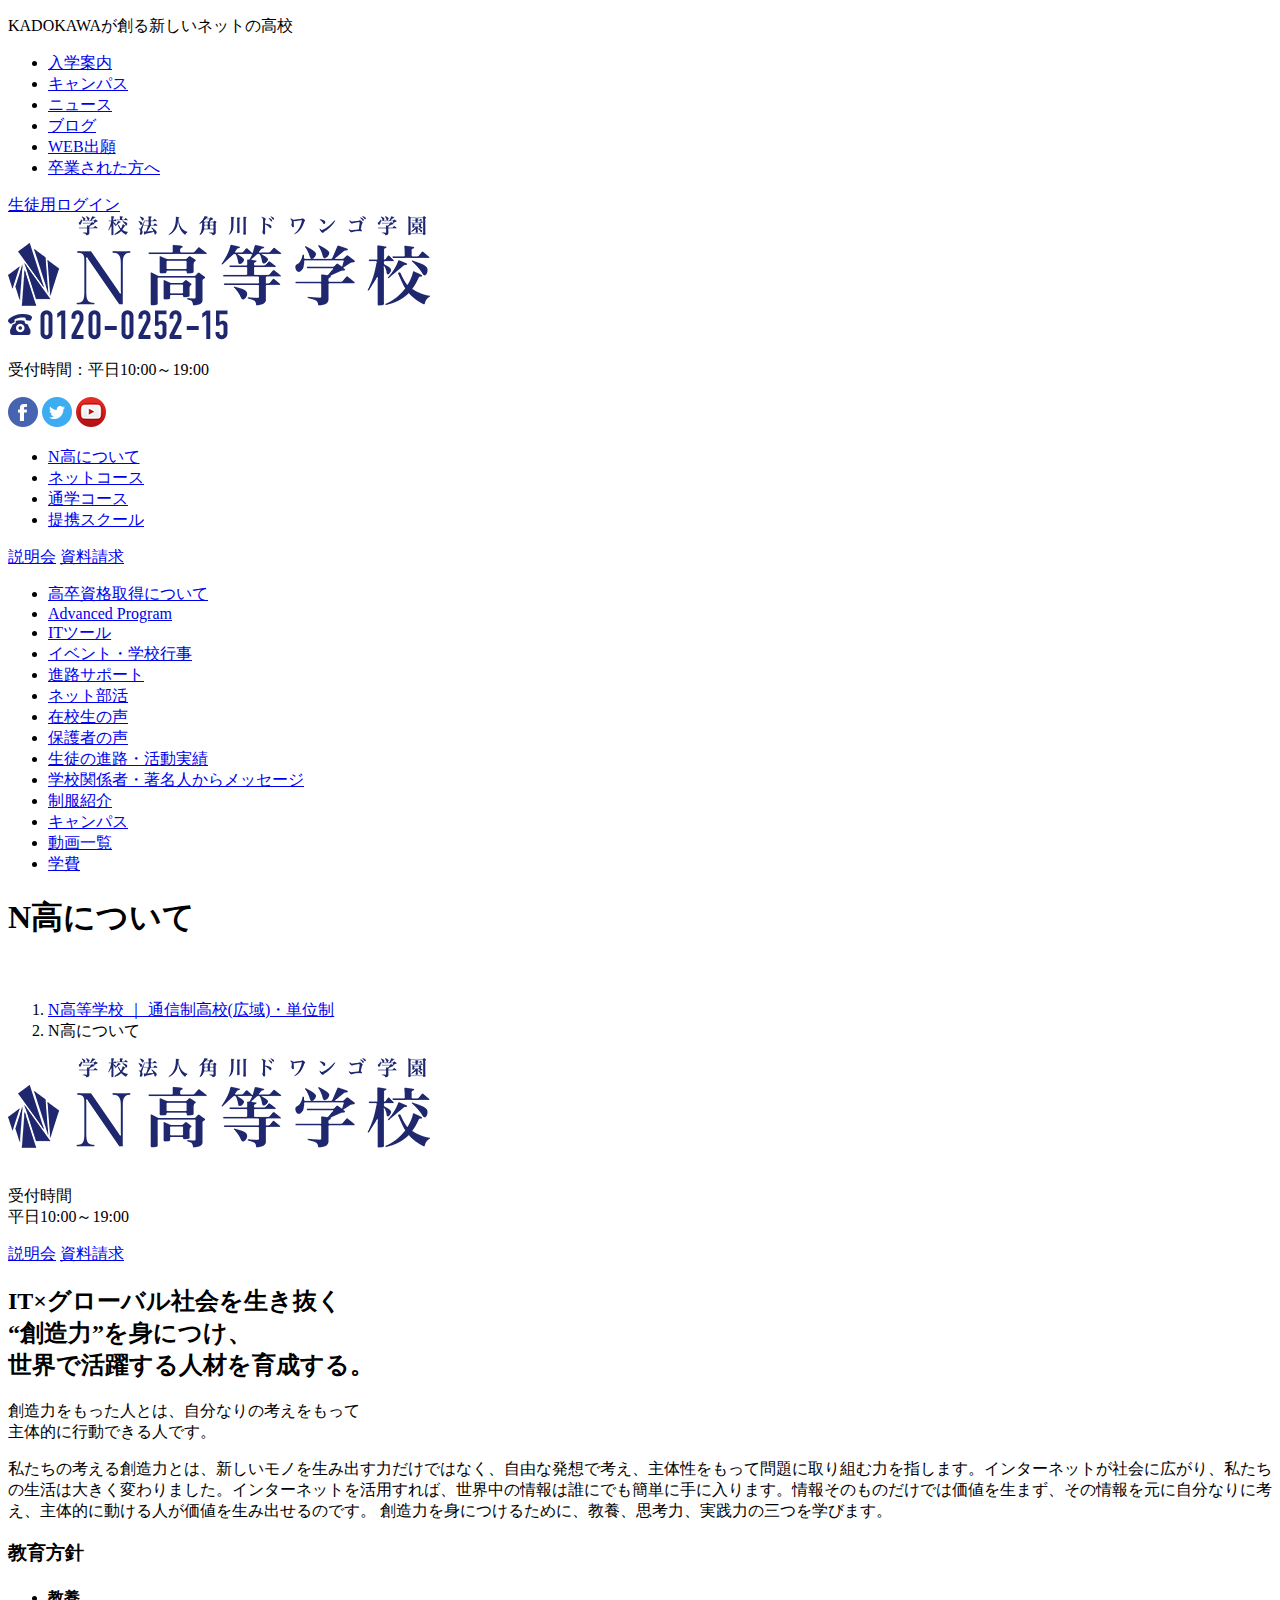
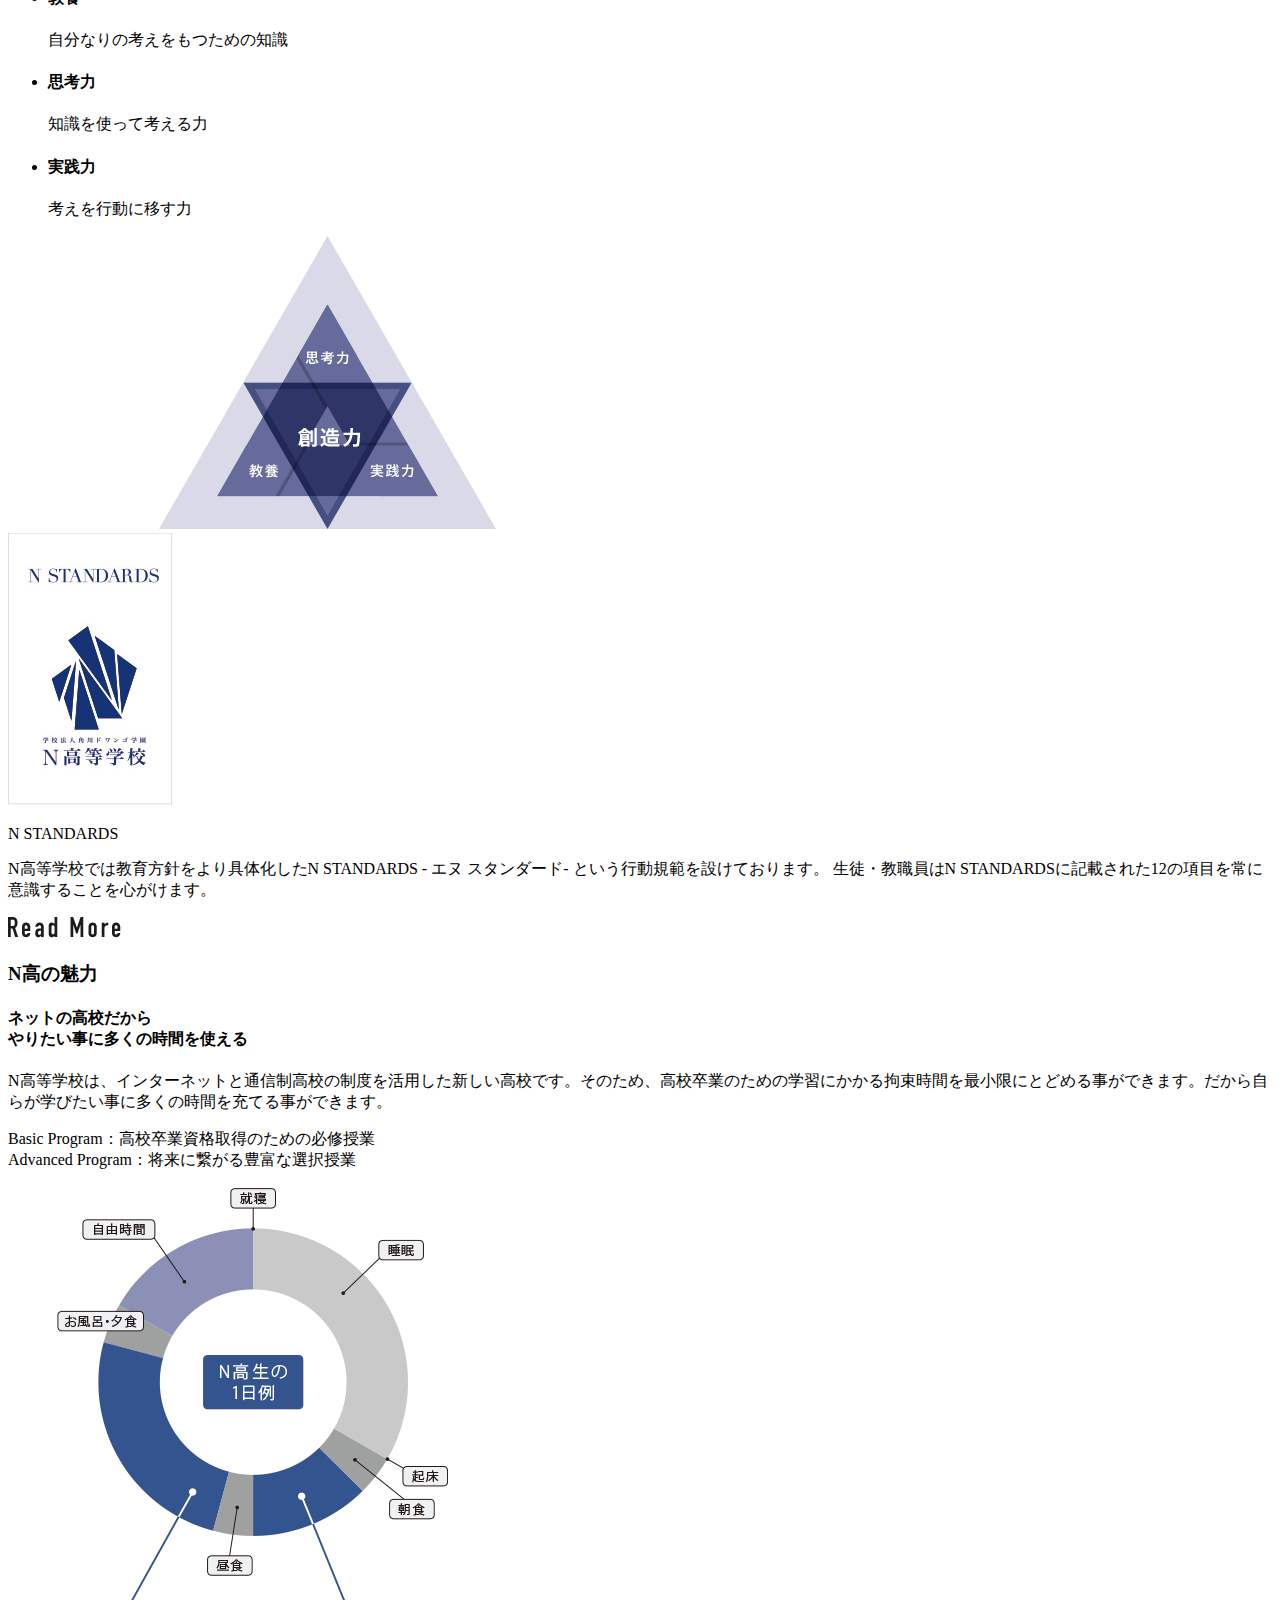
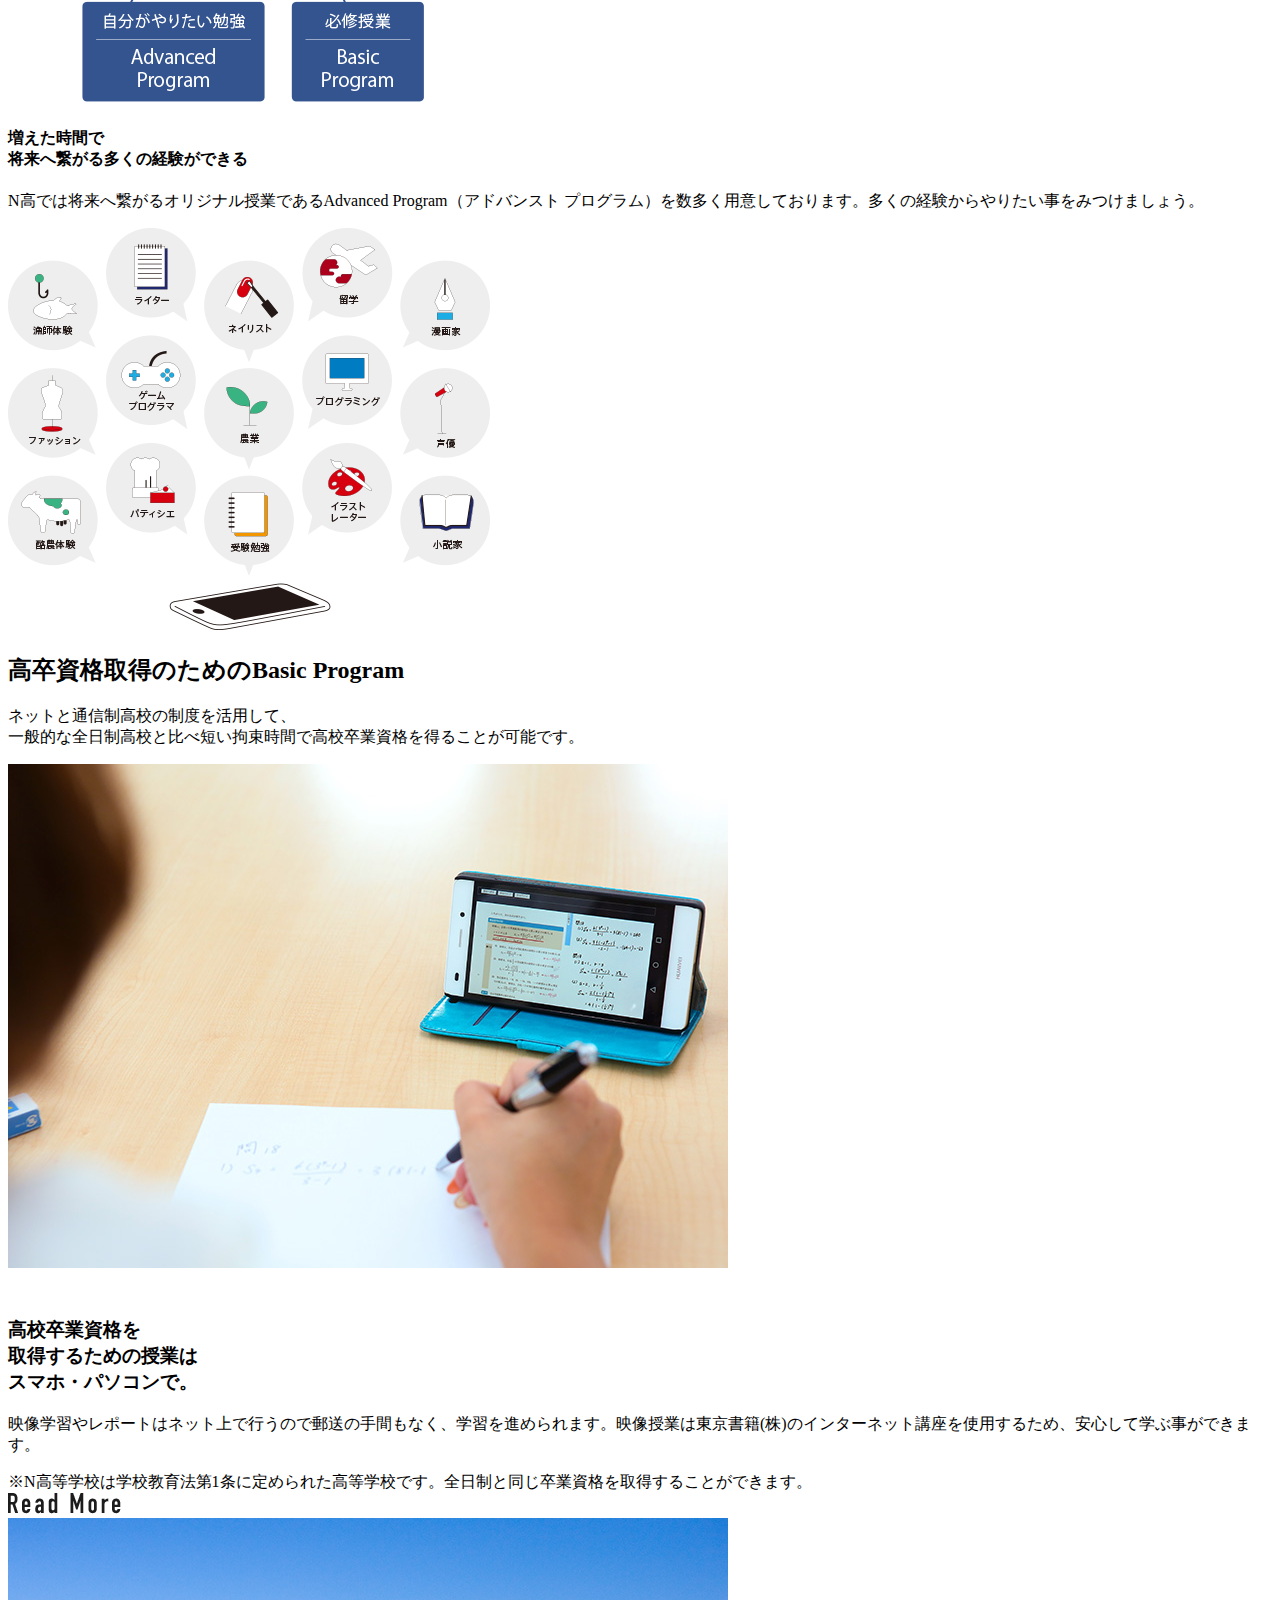
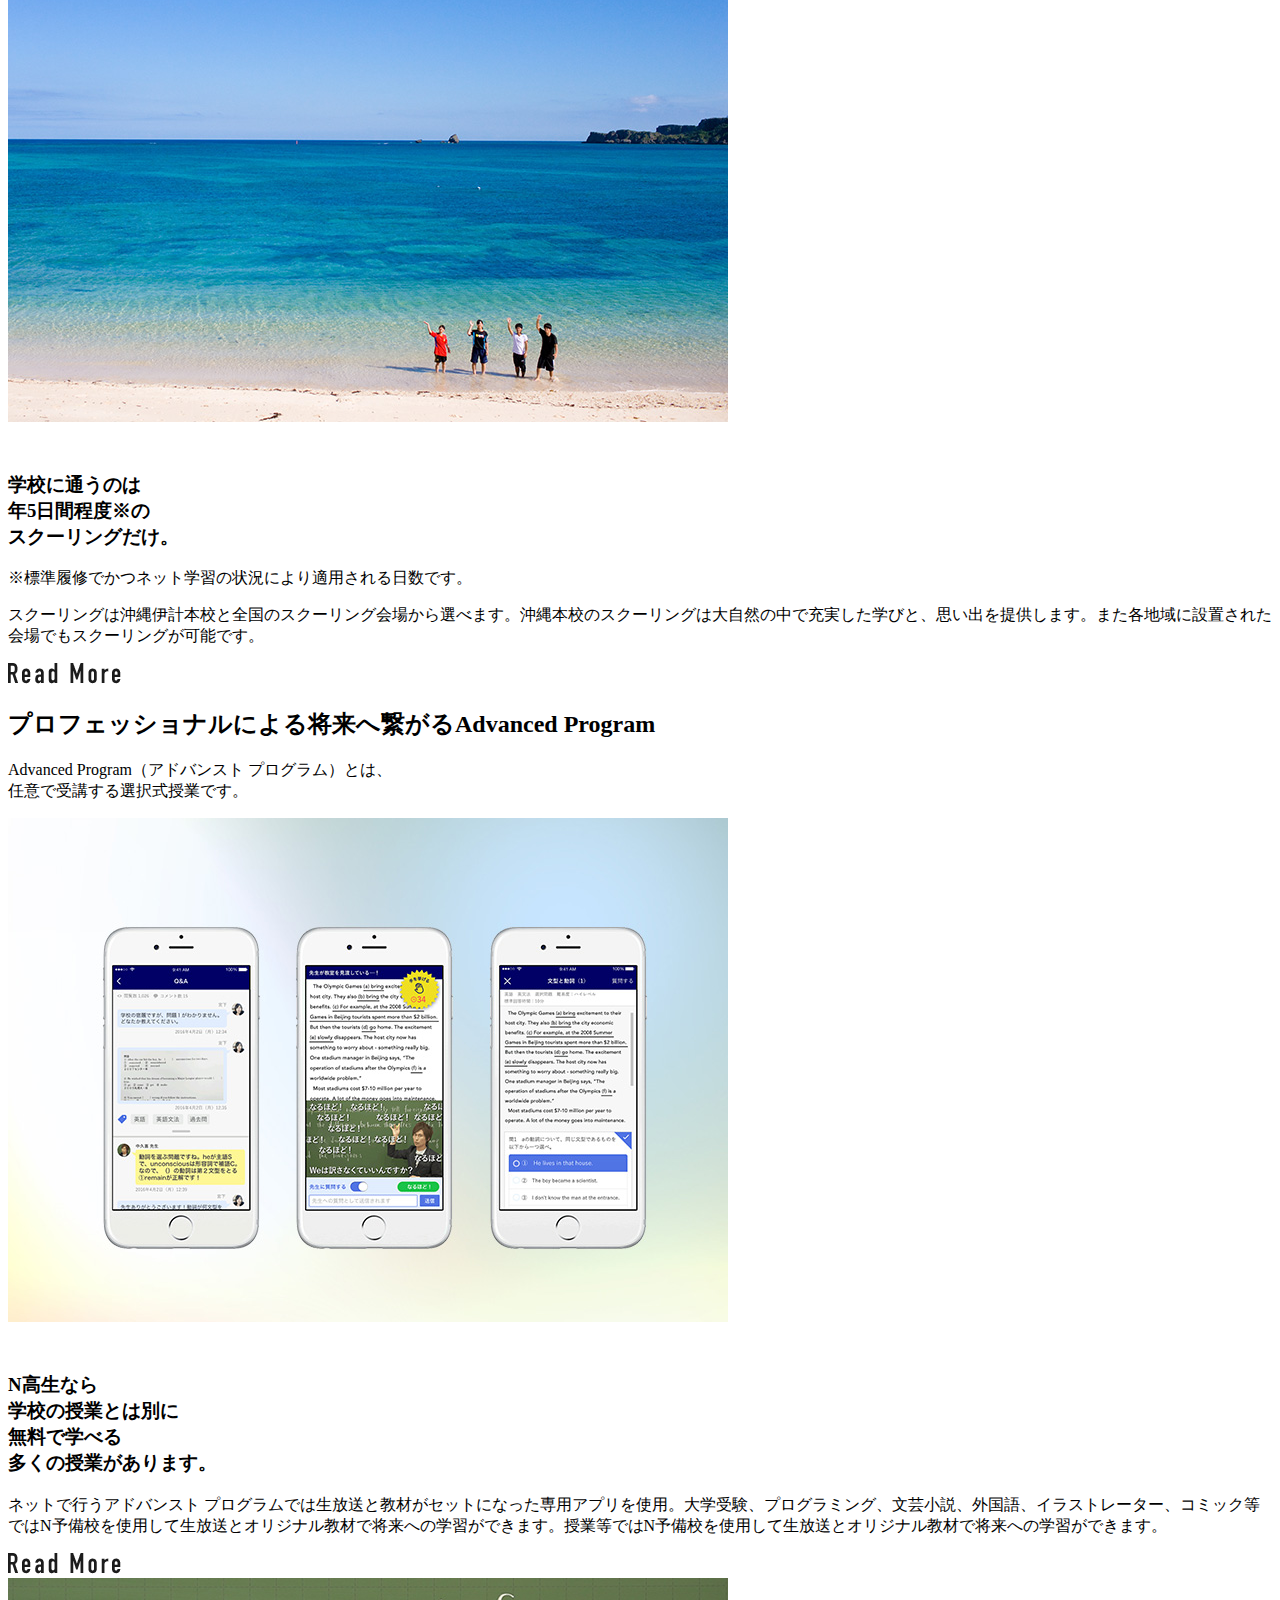
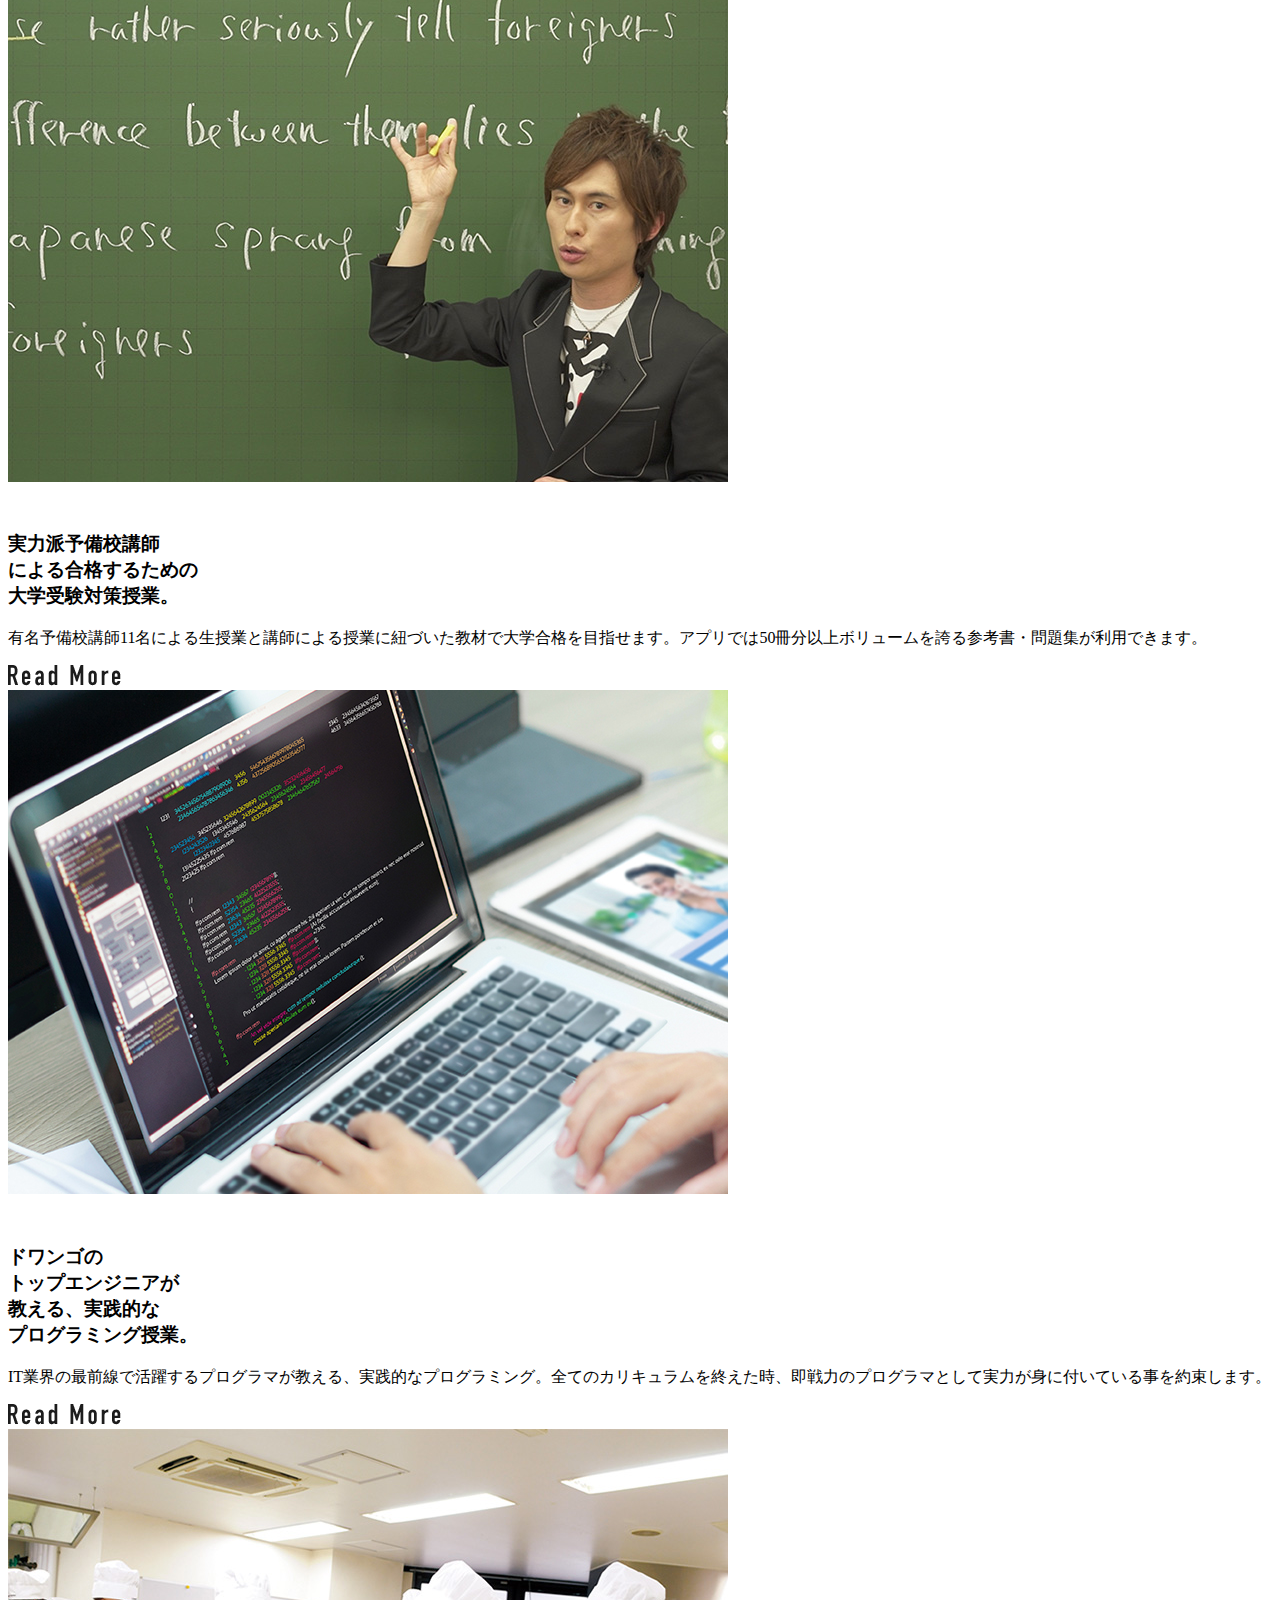
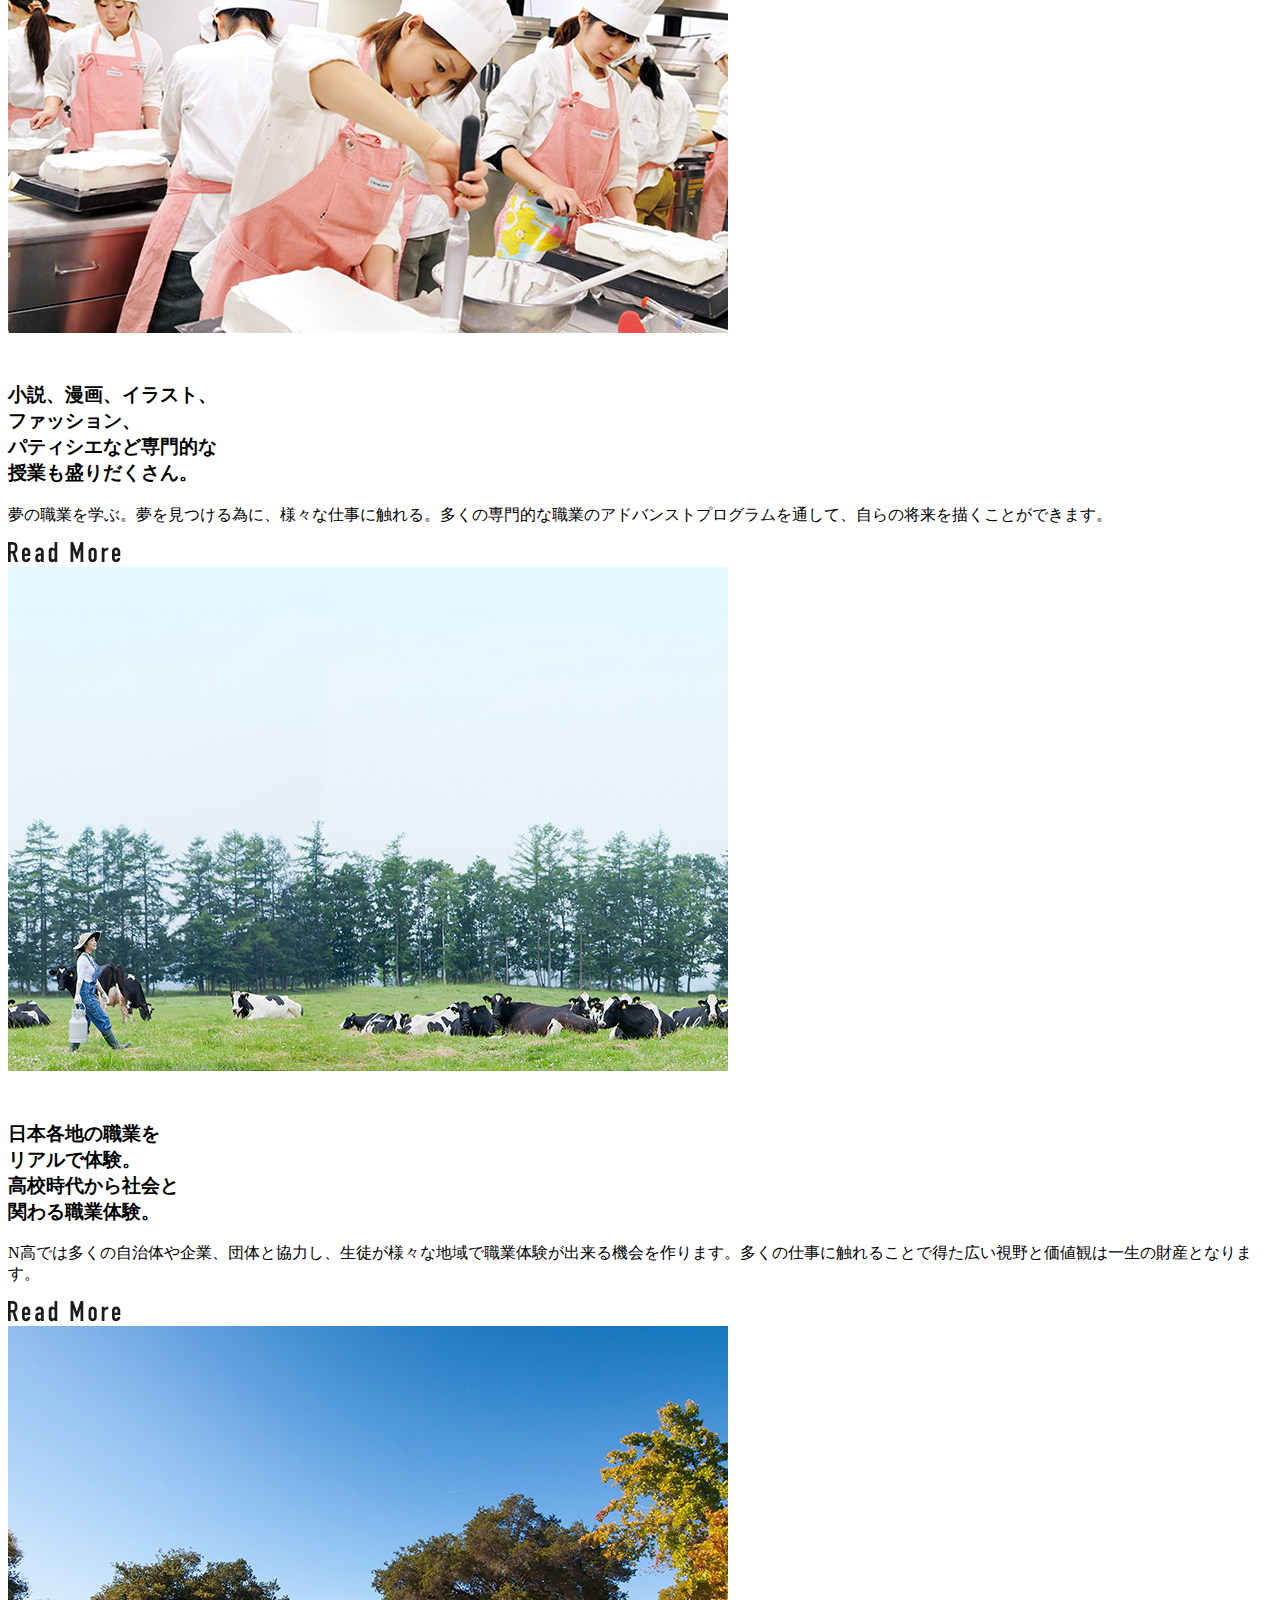
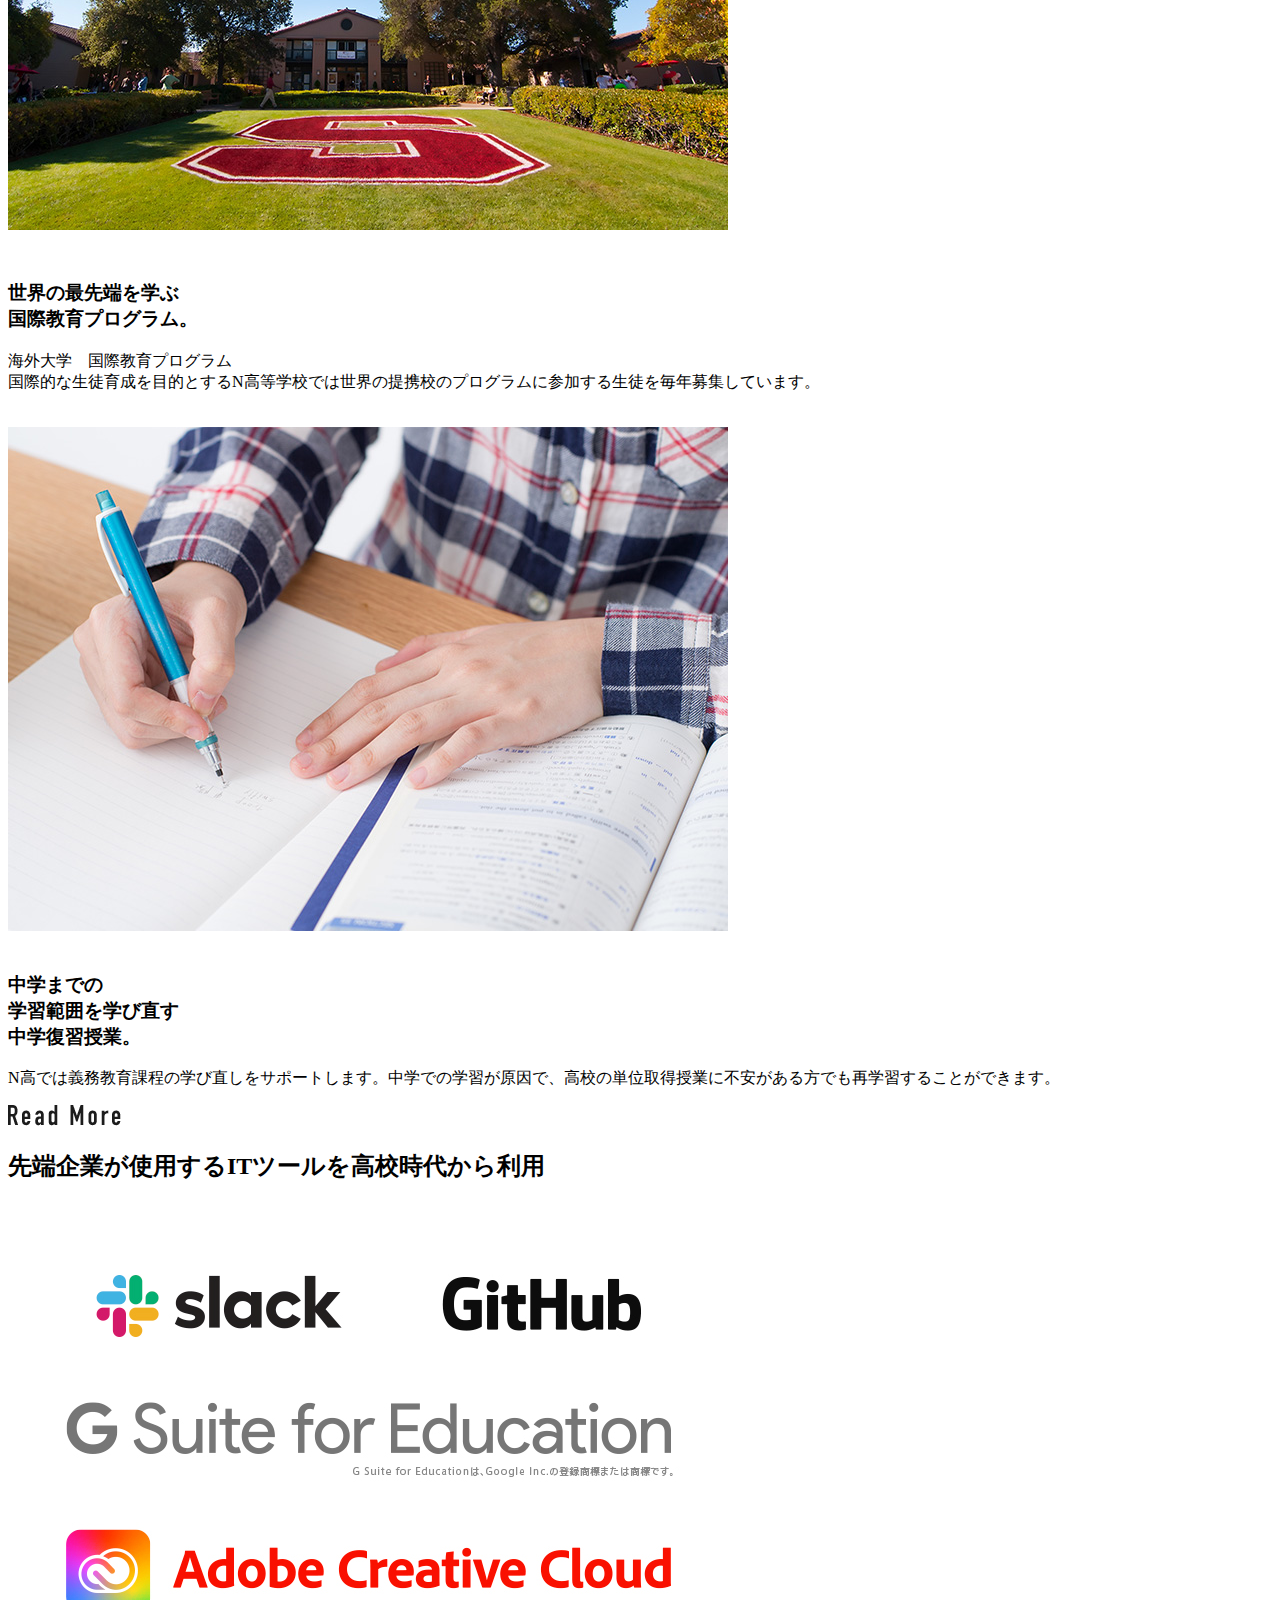
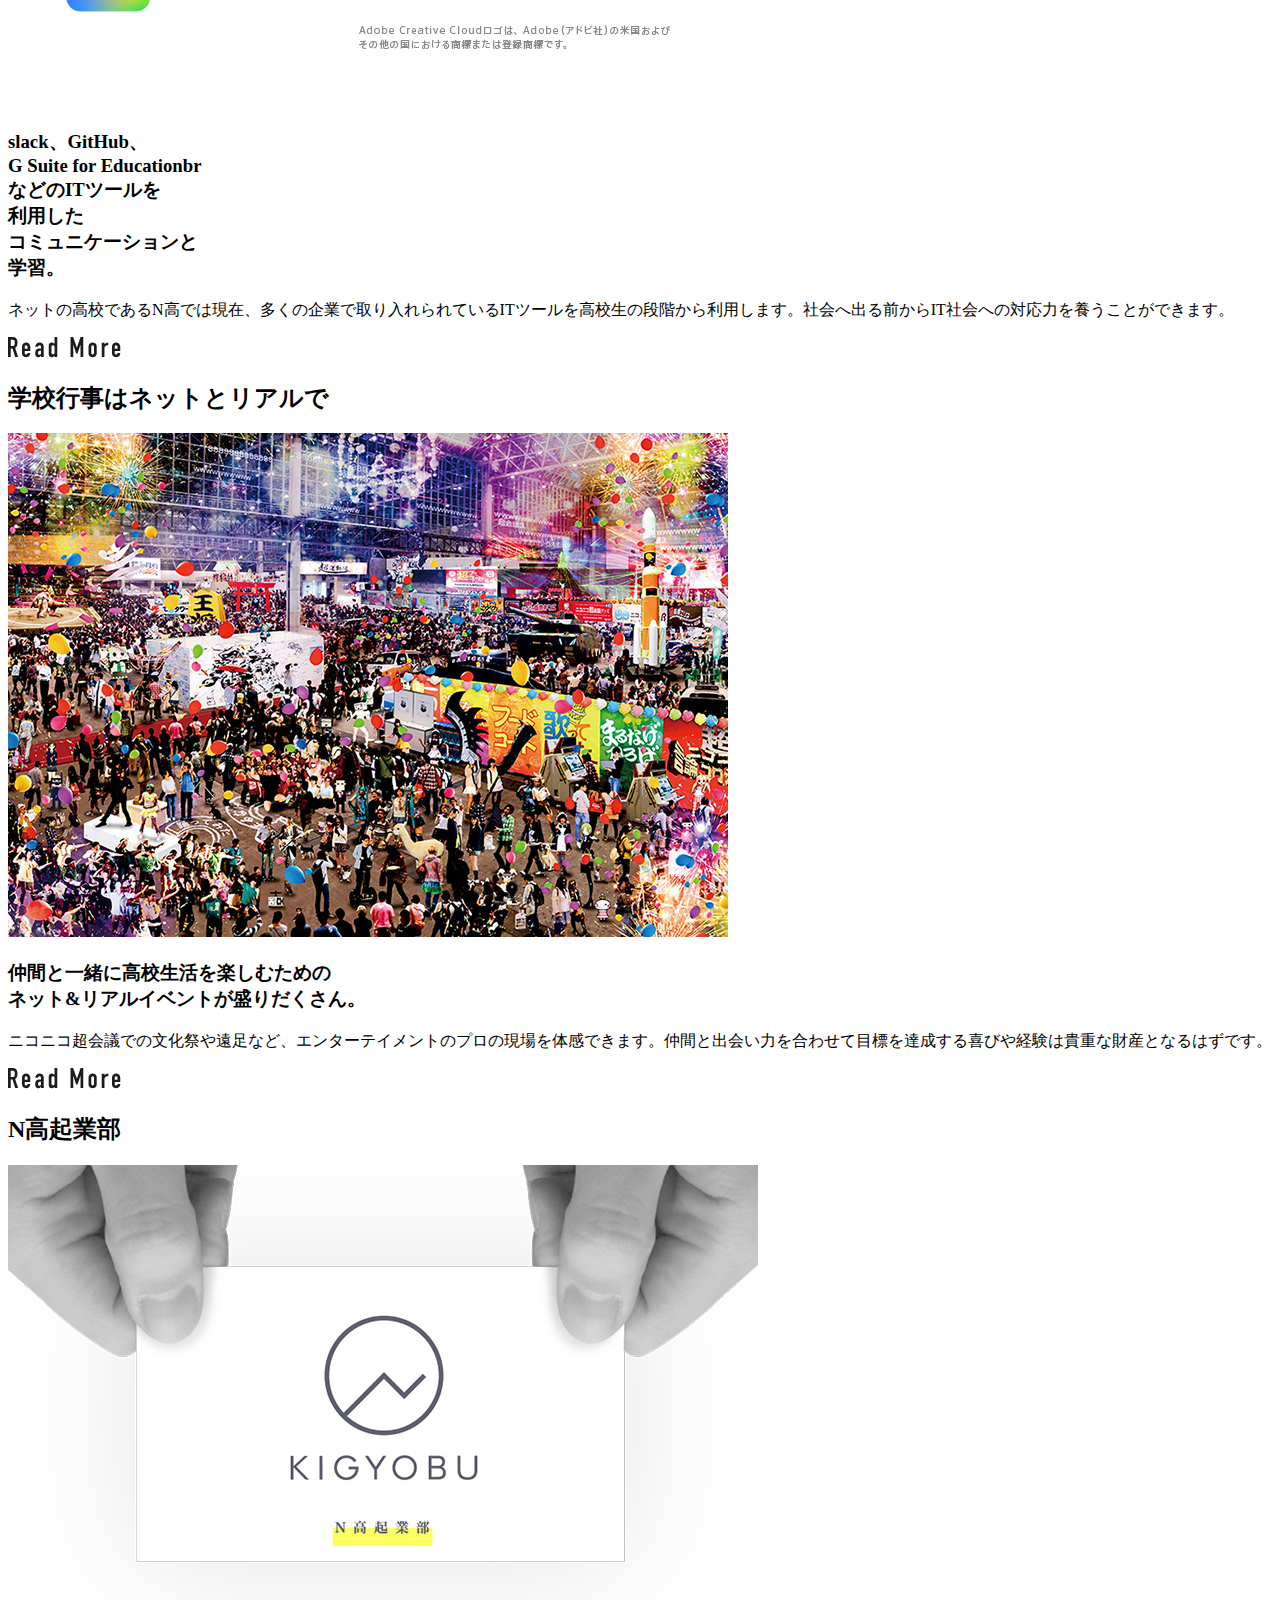
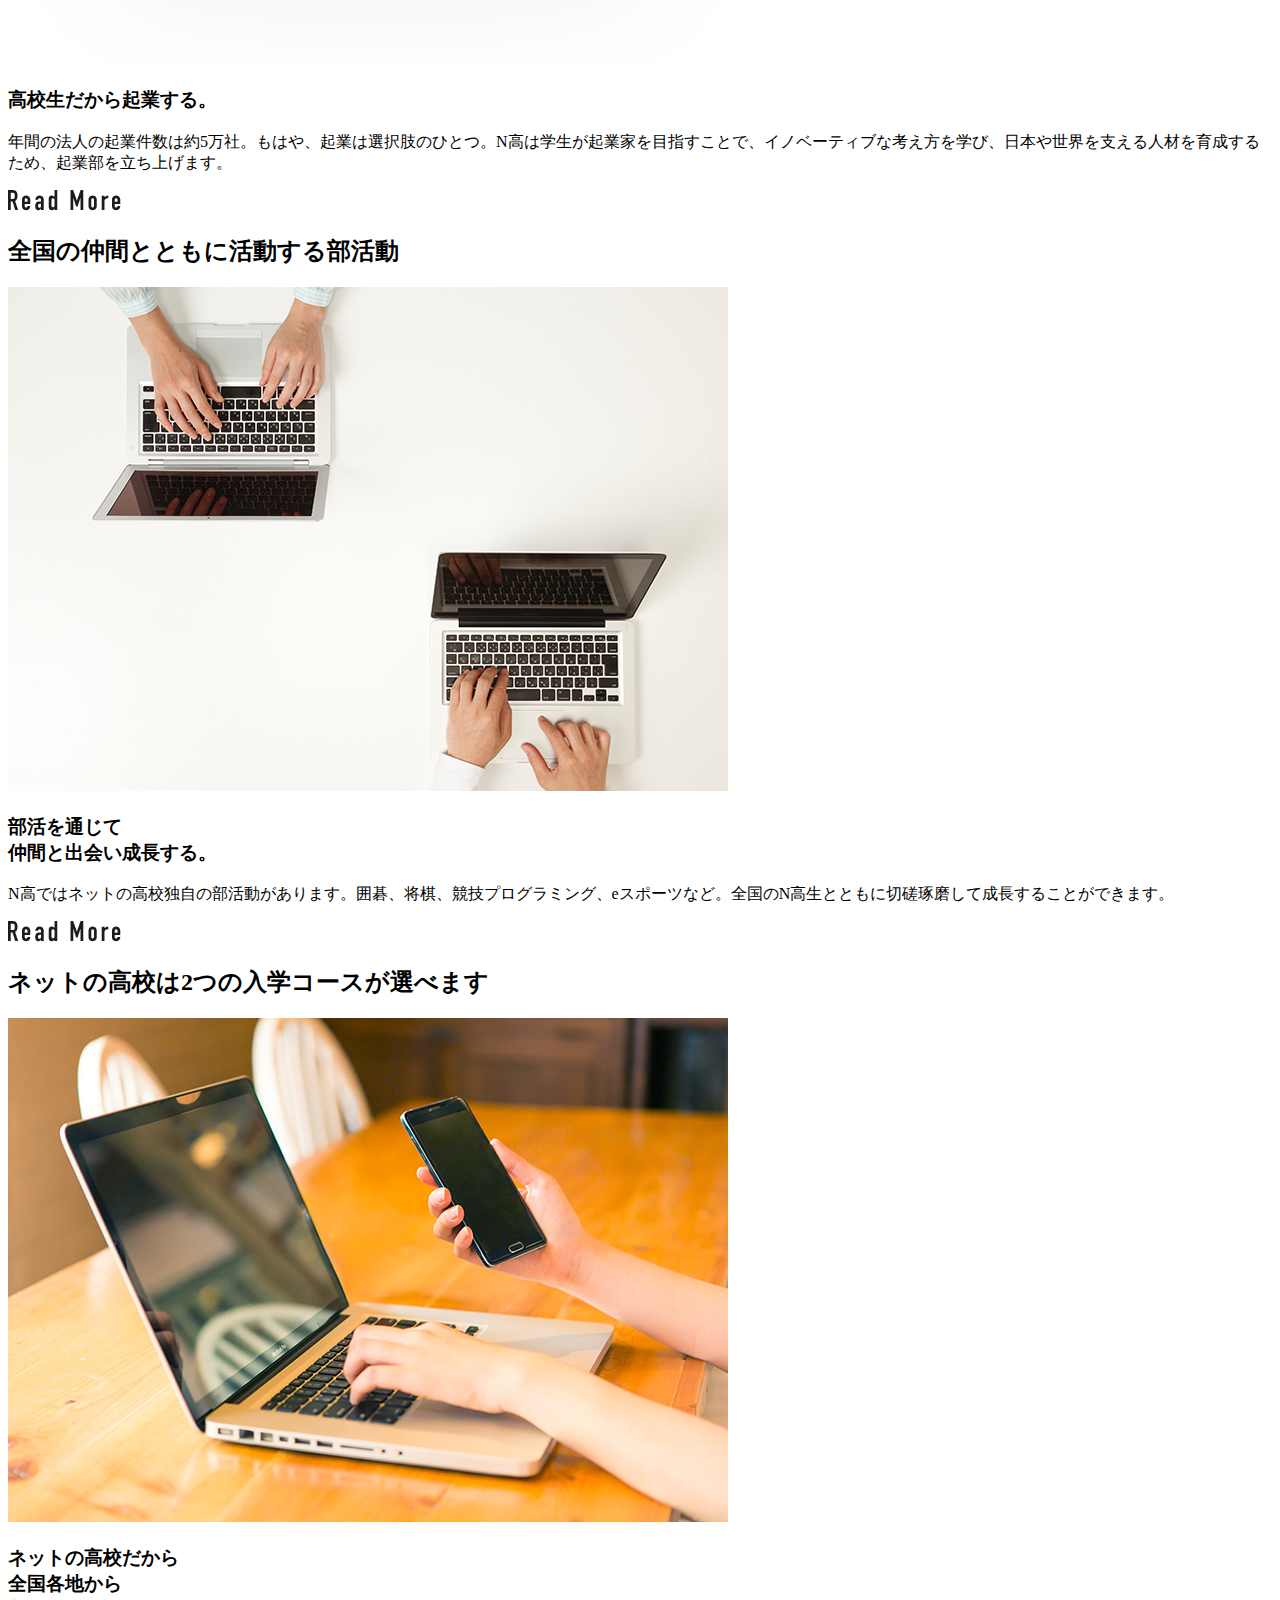
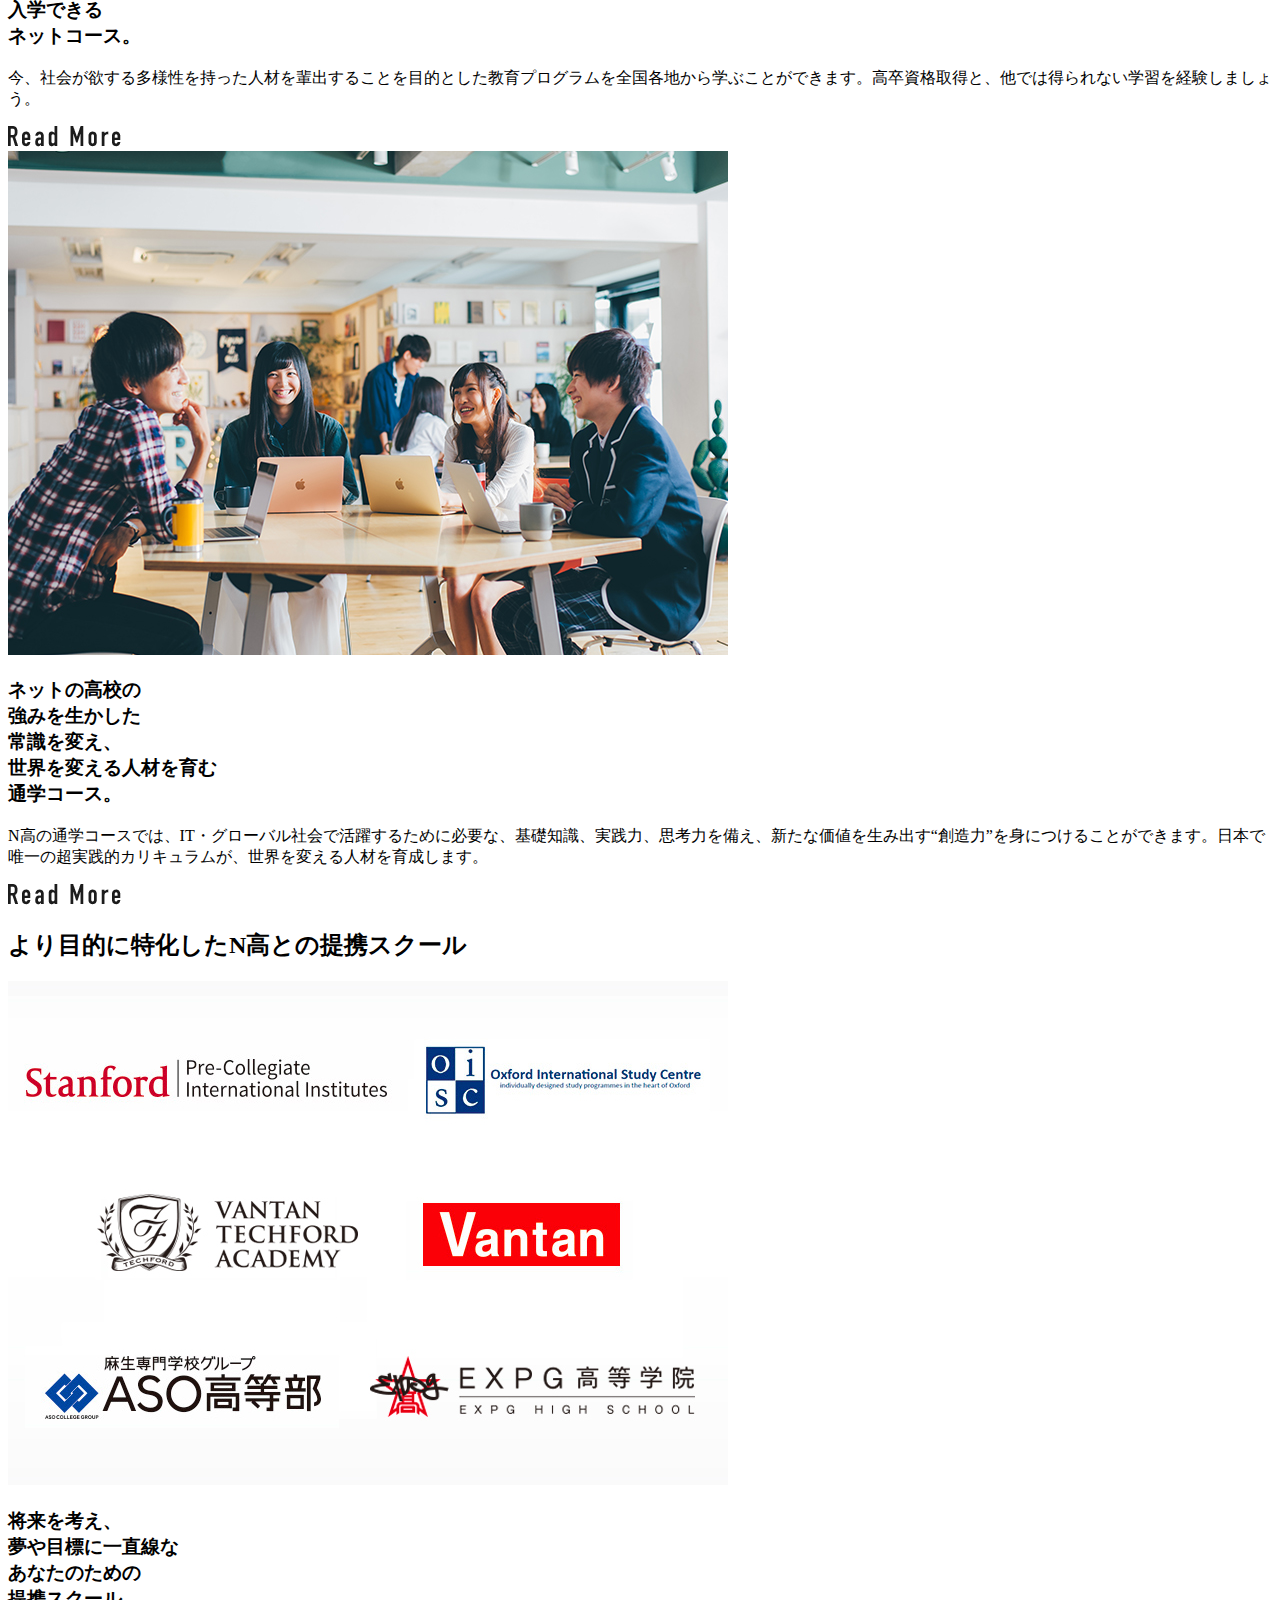
==== commit bb7a8ff7: "スペル、パスの修正" ====
--- a/index.html
+++ b/index.html
@@ -122,13 +122,13 @@
                     </div>
                     <div class="n-standard">
                         <div class="pict">
-                            <img src="image/credo_card.jpg" alt="">
+                            <img src="images/credo_card.jpg" alt="">
                         </div>
                         <div class="text">
                             <p class="title">N STANDARDS</p>
                             <p>N高等学校では教育方針をより具体化したN STANDARDS - エヌ スタンダード- という行動規範を設けております。 生徒・教職員はN STANDARDSに記載された12の項目を常に意識することを心がけます。</p>
                             <div class="read-more">
-                                <img src="imgaes/text_read_more01_black01.png" alt="">
+                                <img src="images/text_read_more01_black01.png" alt="">
                             </div>
                         </div>
                         <a href="#"></a>
@@ -147,7 +147,7 @@
                             </p>
                         </div>
                         <div class="pict">
-                            <img src="about_img02_01.png" alt="">
+                            <img src="images/about_img02_01.png" alt="">
                         </div>
                     </div>
                     <div class="charm-block">
@@ -158,7 +158,7 @@
                             <p>N高では将来へ繋がるオリジナル授業であるAdvanced Program（アドバンスト プログラム）を数多く用意しております。多くの経験からやりたい事をみつけましょう。</p>
                         </div>
                         <div class="pict">
-                            <img src="about_img02_02.png" alt="">
+                            <img src="images/about_img02_02.png" alt="">
                         </div>
                     </div>                
                 </div><!-- /.nkou-charm -->
@@ -178,7 +178,7 @@
                         </div>
                         <div class="text">
                             <div class="index">
-                                <img src="text_basic_program01_white01.png" alt="">
+                                <img src="images/text_basic_program01_white01.png" alt="">
                             </div>
                             <h3>
                                 高校卒業資格を<br>
@@ -192,7 +192,7 @@
                                 ※N高等学校は学校教育法第1条に定められた高等学校です。全日制と同じ卒業資格を取得することができます。
                             </div>
                             <div class="read-more">
-                                <img src="imgaes/text_read_more01_black01.png" alt="">
+                                <img src="images/text_read_more01_black01.png" alt="">
                             </div>
                             <a href="#"></a>
                         </div>
@@ -203,7 +203,7 @@
                         </div>
                         <div class="text">
                             <div class="index">
-                                <img src="text_basic_program01_white01.png" alt="">
+                                <img src="images/text_basic_program01_white01.png" alt="">
                             </div>
                             <h3>
                                 学校に通うのは<br>
@@ -217,7 +217,7 @@
                                 スクーリングは沖縄伊計本校と全国のスクーリング会場から選べます。沖縄本校のスクーリングは大自然の中で充実した学びと、思い出を提供します。また各地域に設置された会場でもスクーリングが可能です。
                             </p>
                             <div class="read-more">
-                                <img src="imgaes/text_read_more01_black01.png" alt="">
+                                <img src="images/text_read_more01_black01.png" alt="">
                             </div>
                             <a href="#"></a>
                         </div>
@@ -249,7 +249,7 @@
                                 ネットで行うアドバンスト プログラムでは生放送と教材がセットになった専用アプリを使用。大学受験、プログラミング、文芸小説、外国語、イラストレーター、コミック等ではN予備校を使用して生放送とオリジナル教材で将来への学習ができます。授業等ではN予備校を使用して生放送とオリジナル教材で将来への学習ができます。
                             </p>
                             <div class="read-more">
-                                <img src="imgaes/text_read_more01_black01.png" alt="">
+                                <img src="images/text_read_more01_black01.png" alt="">
                             </div>
                             <a href="#"></a>
                         </div>
@@ -260,7 +260,7 @@
                         </div>
                         <div class="text">
                             <div class="index">
-                                <img src="text_advanced_program01_white01.png" alt="">
+                                <img src="images/text_advanced_program01_white01.png" alt="">
                             </div>
                             <h3>
                                 実力派予備校講師<br>
@@ -271,7 +271,7 @@
                                 有名予備校講師11名による生授業と講師による授業に紐づいた教材で大学合格を目指せます。アプリでは50冊分以上ボリュームを誇る参考書・問題集が利用できます。
                             </p>
                             <div class="read-more">
-                                <img src="imgaes/text_read_more01_black01.png" alt="">
+                                <img src="images/text_read_more01_black01.png" alt="">
                             </div>
                             <a href="#"></a>
                         </div>
@@ -282,7 +282,7 @@
                         </div>
                         <div class="text">
                             <div class="index">
-                                <img src="text_advanced_program01_white01.png" alt="">
+                                <img src="images/text_advanced_program01_white01.png" alt="">
                             </div>
                             <h3>
                                 ドワンゴの<br>
@@ -294,7 +294,7 @@
                                 IT業界の最前線で活躍するプログラマが教える、実践的なプログラミング。全てのカリキュラムを終えた時、即戦力のプログラマとして実力が身に付いている事を約束します。
                             </p>
                             <div class="read-more">
-                                <img src="imgaes/text_read_more01_black01.png" alt="">
+                                <img src="images/text_read_more01_black01.png" alt="">
                             </div>
                             <a href="#"></a>
                         </div>
@@ -305,7 +305,7 @@
                         </div>
                         <div class="text">
                             <div class="index">
-                                <img src="text_advanced_program01_white01.png" alt="">
+                                <img src="images/text_advanced_program01_white01.png" alt="">
                             </div>
                             <h3>
                                 小説、漫画、イラスト、<br>
@@ -317,7 +317,7 @@
                                 夢の職業を学ぶ。夢を見つける為に、様々な仕事に触れる。多くの専門的な職業のアドバンストプログラムを通して、自らの将来を描くことができます。
                             </p>
                             <div class="read-more">
-                                <img src="imgaes/text_read_more01_black01.png" alt="">
+                                <img src="images/text_read_more01_black01.png" alt="">
                             </div>
                             <a href="#"></a>
                         </div>
@@ -328,7 +328,7 @@
                         </div>
                         <div class="text">
                             <div class="index">
-                                <img src="text_advanced_program01_white01.png" alt="">
+                                <img src="images/text_advanced_program01_white01.png" alt="">
                             </div>
                             <h3>
                                 日本各地の職業を<br>
@@ -340,7 +340,7 @@
                                 N高では多くの自治体や企業、団体と協力し、生徒が様々な地域で職業体験が出来る機会を作ります。多くの仕事に触れることで得た広い視野と価値観は一生の財産となります。
                             </p>
                             <div class="read-more">
-                                <img src="imgaes/text_read_more01_black01.png" alt="">
+                                <img src="images/text_read_more01_black01.png" alt="">
                             </div>
                             <a href="#"></a>
                         </div>
@@ -351,7 +351,7 @@
                         </div>
                         <div class="text">
                             <div class="index">
-                                <img src="text_advanced_program01_white01.png" alt="">
+                                <img src="images/text_advanced_program01_white01.png" alt="">
                             </div>
                             <h3>
                                 世界の最先端を学ぶ<br>
@@ -373,7 +373,7 @@
                         </div>
                         <div class="text">
                             <div class="index">
-                                <img src="text_advanced_program01_white01.png" alt="">
+                                <img src="images/ext_advanced_program01_white01.png" alt="">
                             </div>
                             <h3>
                                 中学までの<br>
@@ -384,7 +384,7 @@
                                 N高では義務教育課程の学び直しをサポートします。中学での学習が原因で、高校の単位取得授業に不安がある方でも再学習することができます。
                             </p>
                             <div class="read-more">
-                                <img src="imgaes/text_read_more01_black01.png" alt="">
+                                <img src="images/text_read_more01_black01.png" alt="">
                             </div>
                             <a href="#"></a>
                         </div>
@@ -411,7 +411,7 @@
                                 ネットの高校であるN高では現在、多くの企業で取り入れられているITツールを高校生の段階から利用します。社会へ出る前からIT社会への対応力を養うことができます。
                             </p>
                             <div class="read-more">
-                                <img src="imgaes/text_read_more01_black01.png" alt="">
+                                <img src="images/text_read_more01_black01.png" alt="">
                             </div>
                             <a href="#"></a>
                         </div>
@@ -434,7 +434,7 @@
                                 ニコニコ超会議での文化祭や遠足など、エンターテイメントのプロの現場を体感できます。仲間と出会い力を合わせて目標を達成する喜びや経験は貴重な財産となるはずです。
                             </p>
                             <div class="read-more">
-                                <img src="imgaes/text_read_more01_black01.png" alt="">
+                                <img src="images/text_read_more01_black01.png" alt="">
                             </div>
                             <a href="#"></a>
                         </div>
@@ -446,7 +446,7 @@
                     <h2>N高起業部</h2>
                     <div class="box">
                         <div class="pict">
-                            <img src="images/about_img06_01.jpg" alt="">
+                            <img src="images/about_img10.jpg" alt="">
                         </div>
                         <div class="text">
                             <h3>
@@ -456,7 +456,7 @@
                                 年間の法人の起業件数は約5万社。もはや、起業は選択肢のひとつ。N高は学生が起業家を目指すことで、イノベーティブな考え方を学び、日本や世界を支える人材を育成するため、起業部を立ち上げます。
                             </p>
                             <div class="read-more">
-                                <img src="imgaes/text_read_more01_black01.png" alt="">
+                                <img src="images/text_read_more01_black01.png" alt="">
                             </div>
                             <a href="#"></a>
                         </div>
@@ -472,14 +472,14 @@
                         </div>
                         <div class="text">
                             <h3>
-                                高校生だから起業する。
+                                部活を通じて<br>
+                                仲間と出会い成長する。
                             </h3>
                             <p>
-                                部活を通じて
-                                仲間と出会い成長する。
-                            </p>
-                            <div class="read-more">
-                                <img src="imgaes/text_read_more01_black01.png" alt="">
+                                N高ではネットの高校独自の部活動があります。囲碁、将棋、競技プログラミング、eスポーツなど。全国のN高生とともに切磋琢磨して成長することができます。
+                            </p>
+                            <div class="read-more">
+                                <img src="images/text_read_more01_black01.png" alt="">
                             </div>
                             <a href="#"></a>
                         </div>
@@ -504,7 +504,7 @@
                                 今、社会が欲する多様性を持った人材を輩出することを目的とした教育プログラムを全国各地から学ぶことができます。高卒資格取得と、他では得られない学習を経験しましょう。
                             </p>
                             <div class="read-more">
-                                <img src="imgaes/text_read_more01_black01.png" alt="">
+                                <img src="images/text_read_more01_black01.png" alt="">
                             </div>
                             <a href="#"></a>
                         </div>
@@ -525,7 +525,7 @@
                                 N高の通学コースでは、IT・グローバル社会で活躍するために必要な、基礎知識、実践力、思考力を備え、新たな価値を生み出す“創造力”を身につけることができます。日本で唯一の超実践的カリキュラムが、世界を変える人材を育成します。
                             </p>
                             <div class="read-more">
-                                <img src="imgaes/text_read_more01_black01.png" alt="">
+                                <img src="images/text_read_more01_black01.png" alt="">
                             </div>
                             <a href="#"></a>
                         </div>
@@ -549,7 +549,7 @@
                             プログラミング、ファッション、ゲーム、アニメ、パティシエ、美容、国際教養プログラムなど、夢や目標に突き進みたいN高生のための提携スクール。
                         </p>
                         <div class="read-more">
-                            <img src="imgaes/text_read_more01_black01.png" alt="">
+                            <img src="images/text_read_more01_black01.png" alt="">
                         </div>
                         <a href="#"></a>
                     </div>
@@ -596,7 +596,7 @@
                 </div>
                 <div class="address">
                     <div class="phone">
-                        <img src="footer02_tel01.png" alt="">
+                        <img src="images/footer02_tel01.png" alt="">
                         <p>受付時間 平日10:00～19:00</p>
                     </div>
                     <div class="web">
